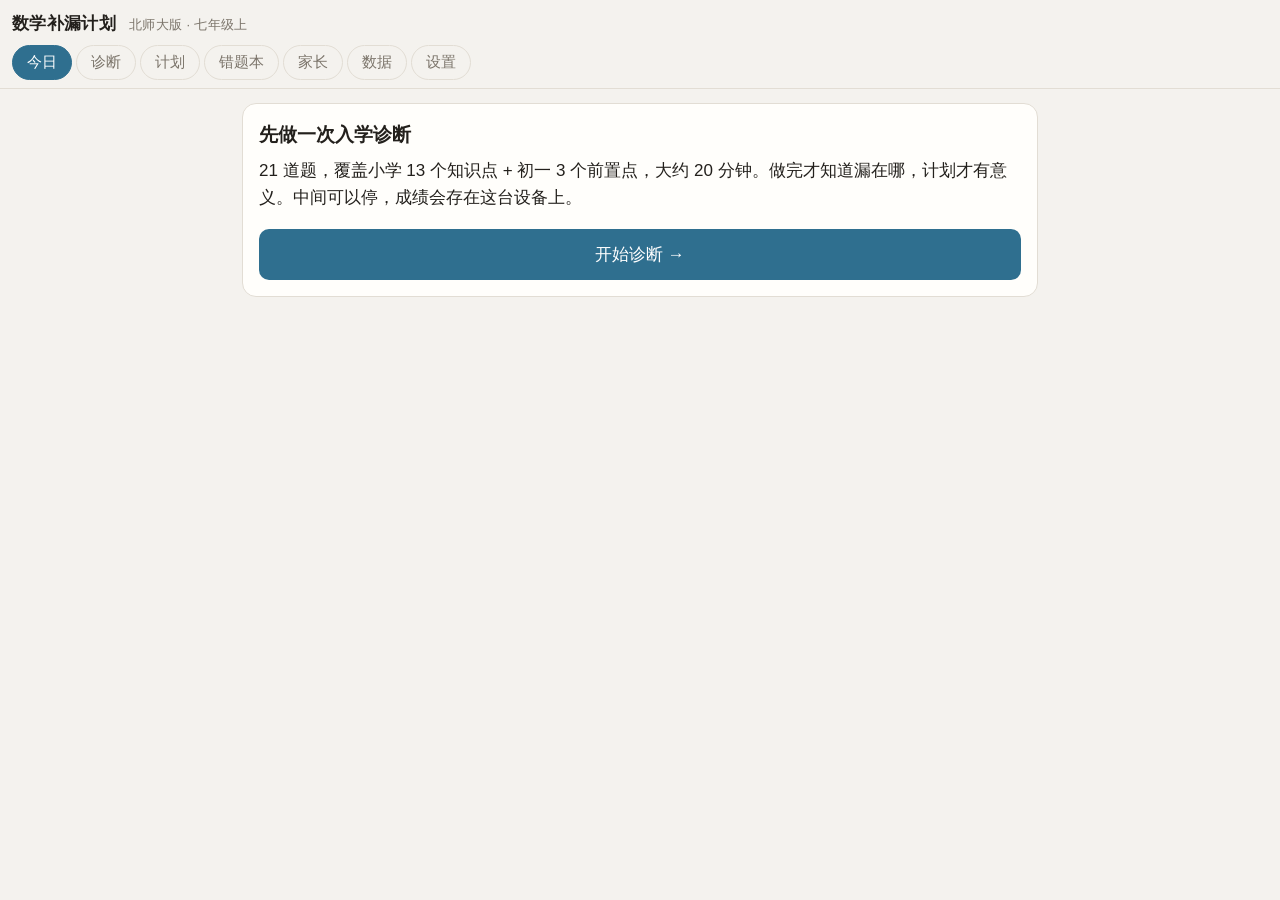
==== math/index.html @ 925904b3 "新增数学补漏计划 app（北师大版七上 + 小学基础诊断） 单文件自包含，进度存本地 localStorage，不联网。 28 个知识点参数化题库 + 12 周跟课表 + Leitner 错题本 + " ====
<!DOCTYPE html>
<html lang="zh-CN">
<head>
<meta charset="utf-8">
<meta name="viewport" content="width=device-width,initial-scale=1,viewport-fit=cover">
<meta name="apple-mobile-web-app-capable" content="yes">
<title>数学补漏计划 · 初一</title>
<style>
:root{
  --bg:#f4f2ee; --card:#fffefb; --ink:#23201c; --muted:#7b746a; --line:#e2ddd4;
  --accent:#2f6f8f; --accent-w:#e8f0f4; --good:#3d7a5a; --good-w:#e6f0ea;
  --warn:#9a7434; --warn-w:#f4eddd; --bad:#9c5050; --bad-w:#f3e5e3;
  --r:14px;
}
@media (prefers-color-scheme:dark){
:root{
  --bg:#191817; --card:#232120; --ink:#e9e5df; --muted:#9a938a; --line:#332f2d;
  --accent:#6ea8c4; --accent-w:#1e2b32; --good:#7bb394; --good-w:#1d2823;
  --warn:#c9a86a; --warn-w:#2c2620; --bad:#cf8f8f; --bad-w:#2e2222;
}}
*{box-sizing:border-box}
html,body{margin:0;padding:0}
body{background:var(--bg);color:var(--ink);
  font-family:-apple-system,BlinkMacSystemFont,"PingFang SC","Hiragino Sans GB","Microsoft YaHei","Helvetica Neue",Helvetica,Arial,sans-serif;
  font-size:17px;line-height:1.6;-webkit-text-size-adjust:100%}
header{position:sticky;top:0;z-index:9;background:var(--bg);border-bottom:1px solid var(--line);
  padding:10px 12px 0;padding-top:calc(10px + env(safe-area-inset-top))}
h1{font-size:17px;margin:0 0 8px;font-weight:600;letter-spacing:.02em}
h1 small{font-weight:400;color:var(--muted);font-size:13px;margin-left:8px}
nav{display:flex;gap:4px;overflow-x:auto;padding-bottom:8px;-webkit-overflow-scrolling:touch}
nav::-webkit-scrollbar{display:none}
.tab{flex:0 0 auto;background:none;border:1px solid var(--line);color:var(--muted);
  padding:7px 14px;border-radius:999px;font-size:15px;font-family:inherit;cursor:pointer}
.tab.on{background:var(--accent);border-color:var(--accent);color:#fff}
main{max-width:820px;margin:0 auto;padding:14px 12px calc(40px + env(safe-area-inset-bottom))}
.card{background:var(--card);border:1px solid var(--line);border-radius:var(--r);padding:16px;margin-bottom:12px}
.card.dim{color:var(--muted)}
.card.note{border-left:3px solid var(--accent)}
.card.fin{opacity:.62}
h2{font-size:19px;margin:0 0 6px;font-weight:600}
p{margin:6px 0}
.sub{color:var(--muted);font-size:14.5px;line-height:1.55;margin-top:4px}
.row{display:flex;justify-content:space-between;align-items:flex-start;gap:12px}
.prog{flex:0 0 auto;color:var(--muted);font-size:14px;font-variant-numeric:tabular-nums;padding-top:2px}
.btn{display:inline-block;margin-top:12px;background:var(--accent);color:#fff;border:none;
  border-radius:10px;padding:11px 20px;font-size:16px;font-family:inherit;cursor:pointer}
.btn:disabled{opacity:.4}
.btn.big{width:100%;padding:14px;font-size:17px}
.btn.ghost{background:none;color:var(--accent);border:1px solid var(--line)}
.btn.danger{color:var(--bad)}
.mini{background:none;border:1px solid var(--line);color:var(--muted);border-radius:7px;
  padding:3px 9px;font-size:13px;font-family:inherit;cursor:pointer}
.tag{display:inline-block;background:var(--accent-w);color:var(--accent);font-size:13px;
  padding:3px 10px;border-radius:6px;margin-bottom:10px}
.qhead{display:flex;justify-content:space-between;color:var(--muted);font-size:14px;margin-bottom:8px}
.cnt{font-variant-numeric:tabular-nums}
.pbar{height:3px;background:var(--line);border-radius:2px;overflow:hidden;margin-bottom:16px}
.pbar i{display:block;height:100%;background:var(--accent);transition:width .25s}
.qtext{font-size:22px;line-height:1.75;margin:10px 0 18px;font-weight:500}
.qtext sup{font-size:.62em;vertical-align:super}
input.ans{width:100%;font-size:24px;padding:12px 14px;border:1.5px solid var(--line);
  border-radius:10px;background:var(--bg);color:var(--ink);font-family:inherit;text-align:center}
.kb{display:grid;grid-template-columns:repeat(4,1fr);gap:8px;margin:12px 0}
.k{background:var(--card);border:1px solid var(--line);border-radius:10px;padding:15px 0;
  font-size:21px;font-family:inherit;color:var(--ink);cursor:pointer;-webkit-user-select:none;user-select:none}
.k:active{background:var(--accent-w)}
.k.fn{font-size:15px;color:var(--muted)}
.k.go{background:var(--accent);color:#fff;border-color:var(--accent);font-size:17px}
.opts{display:grid;gap:9px}
.opt{text-align:left;background:var(--card);border:1.5px solid var(--line);border-radius:10px;
  padding:14px 16px;font-size:19px;font-family:inherit;color:var(--ink);cursor:pointer}
.opt.sel{border-color:var(--accent)}
.fb{margin-top:14px}
.fb.ok{border-top:1px solid var(--good);padding-top:12px}
.fb.no{border-top:1px solid var(--bad);padding-top:12px}
.fbhead{font-weight:600;font-size:17px}
.fb.ok .fbhead{color:var(--good)}
.fb.no .fbhead{color:var(--bad)}
.right{margin-top:4px}
.sol{margin:10px 0 0;padding-left:22px;color:var(--muted);font-size:15.5px}
.sol li{margin:5px 0}
.done{text-align:center;padding:22px 0}
.done b{font-size:19px}
.tb{width:100%;border-collapse:collapse;margin-top:10px;font-size:15px}
.tb th{text-align:left;color:var(--muted);font-weight:500;font-size:13.5px;
  border-bottom:1px solid var(--line);padding:6px 8px 6px 0}
.tb td{padding:8px 8px 8px 0;border-bottom:1px solid var(--line);vertical-align:top}
.tb tr.now td{background:var(--accent-w)}
.st{color:var(--muted);font-size:12px;margin-left:6px}
.pill{display:inline-block;font-size:12.5px;padding:2px 9px;border-radius:5px;
  background:var(--line);color:var(--muted)}
.pill.g{background:var(--good-w);color:var(--good)}
.pill.w{background:var(--warn-w);color:var(--warn)}
.pill.b{background:var(--bad-w);color:var(--bad)}
ol.q{margin:8px 0 0;padding-left:22px}
ol.q li{margin:6px 0}
.wq{border-top:1px solid var(--line);padding:10px 0}
.wqq{font-size:16.5px}
.wqa{color:var(--muted);font-size:13.5px;margin-top:3px}
.kv{display:flex;justify-content:space-between;align-items:center;gap:12px;
  padding:9px 0;border-bottom:1px solid var(--line)}
.kv span{color:var(--muted);font-size:14.5px;flex:0 0 auto}
.kv input{flex:1 1 auto;max-width:200px;text-align:right;font-size:16px;padding:6px 10px;
  border:1px solid var(--line);border-radius:8px;background:var(--bg);color:var(--ink);font-family:inherit}
.pask{background:var(--accent-w);border-radius:10px;padding:12px 14px;margin-top:12px}
.pask b{color:var(--accent);font-size:14px}
details{margin-top:10px}
summary{color:var(--accent);font-size:15px;cursor:pointer}
.chart{display:flex;align-items:flex-end;gap:4px;height:130px;margin:14px 0 4px}
.bar{flex:1 1 0;display:flex;flex-direction:column;justify-content:flex-end;align-items:center;height:100%}
.bar i{display:block;width:100%;background:var(--accent);border-radius:3px 3px 0 0;min-height:0}
.bar span{font-size:9.5px;color:var(--muted);margin-top:4px;writing-mode:vertical-rl;letter-spacing:-.04em}
input.file{margin-top:8px;font-size:14px;color:var(--muted)}
.warnbar{background:var(--bad-w);color:var(--bad);padding:11px 14px;font-size:14.5px;line-height:1.5;
  border-bottom:1px solid var(--line)}
@media (min-width:700px){ .qtext{font-size:25px} .kb{max-width:420px} }
</style>
</head>
<body>
<header>
  <h1>数学补漏计划 <small>北师大版 · 七年级上</small></h1>
  <nav>
    <button class="tab on" data-t="today">今日</button>
    <button class="tab" data-t="diag">诊断</button>
    <button class="tab" data-t="plan">计划</button>
    <button class="tab" data-t="wrong">错题本</button>
    <button class="tab" data-t="parent">家长</button>
    <button class="tab" data-t="data">数据</button>
    <button class="tab" data-t="set">设置</button>
  </nav>
</header>
<main id="main"></main>
<script>
/* ============================================================
   题库引擎 —— 北师大版七年级上 + 小学基础补漏
   所有题目参数化随机生成，答案由构造保证精确
   ============================================================ */

const R = (a, b) => Math.floor(Math.random() * (b - a + 1)) + a;
const pick = a => a[R(0, a.length - 1)];
const shuf = a => { a = a.slice(); for (let i = a.length - 1; i > 0; i--) { const j = R(0, i);[a[i], a[j]] = [a[j], a[i]]; } return a; };
const gcd = (a, b) => { a = Math.abs(a); b = Math.abs(b); while (b) { const t = a % b; a = b; b = t; } return a || 1; };
function frac(n, d) { if (d < 0) { n = -n; d = -d; } const g = gcd(n, d); return { n: n / g, d: d / g }; }
function fstr(f) { return f.d === 1 ? '' + f.n : f.n + '/' + f.d; }
function divisors(n) { const r = []; for (let i = 1; i <= n; i++) if (n % i === 0) r.push(i); return r; }
/* 负数套括号 */
function P(x) { return x < 0 ? '(−' + (-x) + ')' : '' + x; }
/* 带符号连接，如 " − 3" / " + 5" */
function S(x) { return x < 0 ? ' − ' + (-x) : ' + ' + x; }
/* 形如 3x − 5 的一次式 */
function lin(cx, cc) {
  let s = '';
  if (cx === 0) s = '' + cc;
  else {
    s = (cx === 1 ? 'x' : cx === -1 ? '−x' : (cx < 0 ? '−' + (-cx) : '' + cx) + 'x');
    if (cc !== 0) s += S(cc);
  }
  return s;
}

/* ---------- 答案解析：支持 整数 / 小数 / 分数 a/b / 混数 2 1/3 ---------- */
function parseVal(s) {
  if (s === null || s === undefined) return null;
  s = ('' + s).trim().replace(/−/g, '-').replace(/／/g, '/').replace(/\s+/g, ' ');
  if (!s) return null;
  let m = s.match(/^(-?)(\d+) (\d+)\/(\d+)$/);
  if (m) { const d = +m[4]; if (!d) return null; const v = (+m[2]) * d + (+m[3]); return frac(m[1] === '-' ? -v : v, d); }
  m = s.match(/^(-?\d+)\/(-?\d+)$/);
  if (m) { if (+m[2] === 0) return null; return frac(+m[1], +m[2]); }
  m = s.match(/^-?(\d+\.?\d*|\.\d+)$/);
  if (m) { const dec = (s.split('.')[1] || '').length; const p = Math.pow(10, dec); return frac(Math.round(parseFloat(s) * p), p); }
  return null;
}
function eqVal(a, b) { const x = parseVal(a), y = parseVal(b); if (!x || !y) return false; return x.n === y.n && x.d === y.d; }

/* ============================================================
   TOPICS：每个知识点一个生成器
   stage  : 'P' 小学基础 / 'M' 七上新课
   pri    : 补漏优先级，越小越先补（影响初一的程度）
   ask    : 家长陪学时该问孩子什么
   ============================================================ */
const TOPICS = [

/* ---------------- 小学基础 ---------------- */
{
  k: 'calc-order', name: '四则混合运算顺序', stage: 'P', pri: 1,
  ask: '让他先用手指点一遍：这道题先算哪一步？说出顺序再动笔。',
  gen() {
    const t = R(1, 3);
    if (t === 1) {
      const a = R(2, 9), b = R(2, 9), c = R(11, 40), d = pick([2, 3, 4, 5, 6]), N = d * R(2, 9);
      const ans = c + a * b - N / d;
      return { q: `${c} + ${a} × ${b} − ${N} ÷ ${d} = ?`, ans: '' + ans, type: 'num',
        sol: [`先乘除后加减：${a}×${b}=${a * b}，${N}÷${d}=${N / d}`, `再从左到右算加减：${c}+${a * b}−${N / d} = ${ans}`] };
    }
    if (t === 2) {
      const a = R(3, 12), b = R(2, 9), c = R(2, 6), d = R(2, 9);
      const ans = (a + b) * c - d;
      return { q: `(${a} + ${b}) × ${c} − ${d} = ?`, ans: '' + ans, type: 'num',
        sol: [`有括号先算括号：${a}+${b}=${a + b}`, `${a + b}×${c}=${(a + b) * c}`, `再减：${(a + b) * c}−${d} = ${ans}`] };
    }
    const a = R(3, 12), b = R(2, 9), c = R(2, 9);
    return { q: `用简便方法计算：${a} × ${b} + ${a} × ${c} = ?`, ans: '' + a * (b + c), type: 'num',
      sol: [`两项都有 ${a}，提出来（乘法分配律）：${a}×(${b}+${c})`, `= ${a}×${b + c} = ${a * (b + c)}`] };
  }
},
{
  k: 'frac-add', name: '分数加减（通分）', stage: 'P', pri: 2,
  ask: '问他公分母是怎么找出来的，最后有没有约到最简。',
  gen() {
    const ds = [2, 3, 4, 5, 6, 8, 9, 10, 12];
    const d1 = pick(ds), d2 = pick(ds.filter(x => x !== d1));
    const n1 = R(1, d1 - 1), n2 = R(1, d2 - 1);
    const plus = Math.random() < 0.5;
    const L = d1 * d2 / gcd(d1, d2);
    const a = n1 * L / d1, b = n2 * L / d2;
    const f = frac(plus ? a + b : a - b, L);
    return { q: `计算（结果化成最简分数）：${n1}/${d1} ${plus ? '+' : '−'} ${n2}/${d2} = ?`, ans: fstr(f), type: 'frac',
      sol: [`公分母取 ${L}`, `${n1}/${d1} = ${a}/${L}，${n2}/${d2} = ${b}/${L}`,
            `${a}/${L} ${plus ? '+' : '−'} ${b}/${L} = ${plus ? a + b : a - b}/${L} = ${fstr(f)}`] };
  }
},
{
  k: 'frac-muldiv', name: '分数乘除', stage: 'P', pri: 2,
  ask: '除法那步他有没有翻成乘倒数？让他指出哪个数被翻过来了。',
  gen() {
    const a = R(1, 9), b = R(2, 10), c = R(1, 9), d = R(2, 10);
    const mul = Math.random() < 0.5;
    const f = mul ? frac(a * c, b * d) : frac(a * d, b * c);
    return { q: `计算（结果化成最简分数）：${a}/${b} ${mul ? '×' : '÷'} ${c}/${d} = ?`, ans: fstr(f), type: 'frac',
      sol: mul ? [`分子乘分子，分母乘分母：${a * c}/${b * d}`, `约简 = ${fstr(f)}`]
               : [`除以一个分数 = 乘它的倒数：${a}/${b} × ${d}/${c}`, `= ${a * d}/${b * c} = ${fstr(f)}`] };
  }
},
{
  k: 'decimal', name: '小数运算与分数互化', stage: 'P', pri: 3,
  ask: '小数点位数他是数出来的还是猜的？让他数一遍。',
  gen() {
    const t = R(1, 3);
    if (t === 1) {
      const x = R(11, 99) / 10, y = R(2, 9);
      const ans = Math.round(x * y * 10) / 10;
      return { q: `计算：${x} × ${y} = ?`, ans: '' + ans, type: 'num',
        sol: [`先当整数算：${x * 10} × ${y} = ${x * 10 * y}`, `原来一共 1 位小数，结果点上 1 位：${ans}`] };
    }
    if (t === 2) {
      const p = pick([[0.25, '1/4'], [0.75, '3/4'], [0.2, '1/5'], [0.6, '3/5'], [0.125, '1/8'], [0.35, '7/20'], [0.08, '2/25'], [0.45, '9/20']]);
      return { q: `把 ${p[0]} 化成最简分数 = ?`, ans: p[1], type: 'frac',
        sol: [`几位小数就以几个 0 的数作分母：${p[0]} 有 ${('' + p[0]).split('.')[1].length} 位小数，分母是 ${Math.pow(10, ('' + p[0]).split('.')[1].length)}`,
              `${('' + p[0]).split('.')[1]}/${Math.pow(10, ('' + p[0]).split('.')[1].length)} 约到最简 = ${p[1]}`] };
    }
    const q0 = R(2, 9), dv = R(11, 49) / 10;
    const dd = Math.round(dv * q0 * 10) / 10;
    return { q: `计算：${dd} ÷ ${dv} = ?`, ans: '' + q0, type: 'num',
      sol: [`除数变整数：两边同时乘 10 → ${dd * 10} ÷ ${dv * 10}`, `= ${q0}`] };
  }
},
{
  k: 'simple-eq', name: '简易方程（小学）', stage: 'P', pri: 2,
  ask: '让他把答案代回原式验算一遍，这个习惯比做对更重要。',
  gen() {
    const t = R(1, 3), x = R(2, 12);
    if (t === 1) { const m = R(2, 9), n = R(1, 20); return { q: `解方程：${m}x + ${n} = ${m * x + n}，x = ?`, ans: '' + x, type: 'num',
      sol: [`两边减 ${n}：${m}x = ${m * x}`, `两边除 ${m}：x = ${x}`] }; }
    if (t === 2) { const m = R(2, 9), n = R(1, 12); return { q: `解方程：${m}(x + ${n}) = ${m * (x + n)}，x = ?`, ans: '' + x, type: 'num',
      sol: [`两边除 ${m}：x + ${n} = ${x + n}`, `x = ${x}`] }; }
    const m = R(2, 9), n = R(1, 12), q0 = R(2, 9), x2 = m * q0 + n;
    return { q: `解方程：(x − ${n}) ÷ ${m} = ${q0}，x = ?`, ans: '' + x2, type: 'num',
      sol: [`两边乘 ${m}：x − ${n} = ${m * q0}`, `x = ${m * q0} + ${n} = ${x2}`] };
  }
},
{
  k: 'percent', name: '百分数与折扣', stage: 'P', pri: 4,
  ask: '问清楚「谁是 1」——百分数题错一半都是把基准搞错。',
  gen() {
    const t = R(1, 3);
    if (t === 1) { const p = R(5, 40) * 10, d = pick([5, 6, 7, 8, 9]);
      return { q: `一件商品原价 ${p} 元，打 ${d} 折出售，现价是多少元？`, ans: '' + p * d / 10, type: 'num',
        sol: [`打 ${d} 折 = 按原价的 ${d * 10}% 卖`, `${p} × ${d * 10}% = ${p * d / 10} 元`] }; }
    if (t === 2) { const a = R(2, 40) * 10, p = pick([10, 20, 25, 50]);
      return { q: `某数是 ${a}，增加 ${p}% 后是多少？`, ans: '' + a * (1 + p / 100), type: 'num',
        sol: [`增加后 = 原来的 ${100 + p}%`, `${a} × ${100 + p}% = ${a * (1 + p / 100)}`] }; }
    const b = R(2, 20) * 5, k = pick([2, 4, 5, 10]);
    return { q: `${b} 是 ${b * k} 的百分之几？（只填数字）`, ans: '' + 100 / k, type: 'num',
      sol: [`${b} ÷ ${b * k} = ${fstr(frac(1, k))}`, `化成百分数 = ${100 / k}%`] };
  }
},
{
  k: 'ratio', name: '比与比例', stage: 'P', pri: 4,
  ask: '让他写出「内项之积等于外项之积」，再动笔。',
  gen() {
    const t = R(1, 2);
    if (t === 1) { const a = R(2, 9), b = R(2, 9), k = R(2, 6);
      return { q: `解比例：${a} : ${b} = ${a * k} : x，x = ?`, ans: '' + b * k, type: 'num',
        sol: [`交叉相乘：${a}x = ${b} × ${a * k} = ${b * a * k}`, `x = ${b * k}`] }; }
    const tot = R(3, 12) * 7, r1 = R(2, 5), r2 = R(2, 5);
    const T = (r1 + r2) * R(3, 10);
    return { q: `把 ${T} 按 ${r1} : ${r2} 分成两份，较大的一份是多少？`, ans: '' + T / (r1 + r2) * Math.max(r1, r2), type: 'num',
      sol: [`一共 ${r1 + r2} 份，每份 ${T} ÷ ${r1 + r2} = ${T / (r1 + r2)}`, `较大的占 ${Math.max(r1, r2)} 份 = ${T / (r1 + r2) * Math.max(r1, r2)}`] };
  }
},
{
  k: 'unit', name: '单位换算', stage: 'P', pri: 5,
  ask: '问他是乘还是除——大单位换小单位一定变大。',
  gen() {
    const c = pick([
      () => { const a = R(2, 9) + R(1, 9) / 10; return [`${a} 千米 = ? 米`, '' + Math.round(a * 1000), `1 千米 = 1000 米，${a} × 1000 = ${Math.round(a * 1000)}`]; },
      () => { const a = R(2, 20); return [`${a} 平方米 = ? 平方分米`, '' + a * 100, `1 平方米 = 100 平方分米（面积单位进率是 100）`]; },
      () => { const a = R(2, 9); return [`${a} 立方米 = ? 升`, '' + a * 1000, `1 立方米 = 1000 升`]; },
      () => { const a = R(1, 11) * 5; return [`${a} 分钟 = ? 小时（用分数表示）`, fstr(frac(a, 60)), `${a} ÷ 60 = ${fstr(frac(a, 60))} 小时`]; },
      () => { const a = R(1, 9), b = R(1, 9) * 50; return [`${a} 吨 ${b} 千克 = ? 千克`, '' + (a * 1000 + b), `${a} 吨 = ${a * 1000} 千克，再加 ${b}`]; },
      () => { const a = R(2, 20); return [`${a} 平方分米 = ? 平方厘米`, '' + a * 100, `进率 100`]; }
    ])();
    return { q: c[0], ans: c[1], type: 'frac', sol: [c[2]] };
  }
},
{
  k: 'area', name: '平面图形面积', stage: 'P', pri: 5,
  ask: '让他先把公式写在旁边，再往里代数。',
  gen() {
    const t = R(1, 4);
    if (t === 1) { const a = R(4, 20), h = R(3, 16);
      return { q: `一个三角形的底是 ${a} cm，高是 ${h} cm，面积是多少平方厘米？`, ans: fstr(frac(a * h, 2)), type: 'frac',
        sol: [`三角形面积 = 底 × 高 ÷ 2`, `${a} × ${h} ÷ 2 = ${fstr(frac(a * h, 2))}`] }; }
    if (t === 2) { const a = R(3, 14), b = R(3, 14), h = R(2, 12);
      return { q: `梯形上底 ${a} cm，下底 ${b} cm，高 ${h} cm，面积是多少平方厘米？`, ans: fstr(frac((a + b) * h, 2)), type: 'frac',
        sol: [`梯形面积 = (上底 + 下底) × 高 ÷ 2`, `(${a}+${b}) × ${h} ÷ 2 = ${fstr(frac((a + b) * h, 2))}`] }; }
    if (t === 3) { const a = R(4, 20), h = R(3, 15);
      return { q: `平行四边形的底是 ${a} cm，高是 ${h} cm，面积是多少平方厘米？`, ans: '' + a * h, type: 'num',
        sol: [`平行四边形面积 = 底 × 高 = ${a * h}`] }; }
    const r = R(2, 10);
    return { q: `一个圆的半径是 ${r} cm，面积是多少平方厘米？（π 取 3.14）`, ans: '' + Math.round(3.14 * r * r * 100) / 100, type: 'num',
      sol: [`圆面积 = πr²`, `3.14 × ${r}² = 3.14 × ${r * r} = ${Math.round(3.14 * r * r * 100) / 100}`] };
  }
},
{
  k: 'volume', name: '立体图形体积与表面积', stage: 'P', pri: 6,
  ask: '让他说清算的是「装多少」还是「包多少」。',
  gen() {
    const t = R(1, 3);
    if (t === 1) { const a = R(2, 12), b = R(2, 12), c = R(2, 12);
      return { q: `长方体长 ${a} cm、宽 ${b} cm、高 ${c} cm，体积是多少立方厘米？`, ans: '' + a * b * c, type: 'num',
        sol: [`体积 = 长 × 宽 × 高 = ${a}×${b}×${c} = ${a * b * c}`] }; }
    if (t === 2) { const a = R(2, 12);
      return { q: `正方体的棱长是 ${a} cm，表面积是多少平方厘米？`, ans: '' + 6 * a * a, type: 'num',
        sol: [`6 个面都一样：6 × ${a}² = 6 × ${a * a} = ${6 * a * a}`] }; }
    const a = R(2, 10), b = R(2, 10), c = R(2, 10);
    return { q: `长方体长 ${a} cm、宽 ${b} cm、高 ${c} cm，表面积是多少平方厘米？`, ans: '' + 2 * (a * b + a * c + b * c), type: 'num',
      sol: [`表面积 = 2(长宽 + 长高 + 宽高)`, `= 2 × (${a * b}+${a * c}+${b * c}) = ${2 * (a * b + a * c + b * c)}`] };
  }
},
{
  k: 'word-speed', name: '行程问题', stage: 'P', pri: 3,
  ask: '让他画一条线段图标出两个人的位置，别直接套公式。',
  gen() {
    const t = R(1, 3);
    if (t === 1) { const va = R(3, 9), vb = R(3, 9), h = R(2, 6);
      return { q: `甲乙两地相距 ${(va + vb) * h} 千米。甲每小时走 ${va} 千米，乙每小时走 ${vb} 千米，两人同时从两地相向出发，几小时相遇？`, ans: '' + h, type: 'num',
        sol: [`两人每小时一共走近 ${va}+${vb} = ${va + vb} 千米`, `${(va + vb) * h} ÷ ${va + vb} = ${h} 小时`] }; }
    if (t === 2) { const v = R(4, 15), t2 = R(2, 8);
      return { q: `一辆车每小时行 ${v} 千米，行了 ${t2} 小时，一共行了多少千米？`, ans: '' + v * t2, type: 'num',
        sol: [`路程 = 速度 × 时间 = ${v} × ${t2} = ${v * t2}`] }; }
    const va = R(3, 8), t0 = pick([1, 2, 3]);
    const diff = pick(divisors(va * t0).filter(d => d >= 2 && d <= 8)) || 2;
    const vb = va + diff;
    return { q: `甲以每小时 ${va} 千米的速度先出发 ${t0} 小时，乙以每小时 ${vb} 千米的速度从同一地点追赶，乙几小时追上甲？`, ans: '' + (va * t0 / diff), type: 'num',
      sol: [`甲先走了 ${va * t0} 千米`, `乙每小时追近 ${vb}−${va} = ${diff} 千米`, `${va * t0} ÷ ${diff} = ${va * t0 / diff} 小时`] };
  }
},
{
  k: 'word-work', name: '工程问题', stage: 'P', pri: 4,
  ask: '问他「1」代表什么——是整件工作量。',
  gen() {
    const a = R(3, 12), b = R(3, 12);
    if (a === b) return this.gen();
    const f = frac(a * b, a + b);
    return { q: `一项工作，甲单独做 ${a} 天完成，乙单独做 ${b} 天完成。两人合作几天完成？（可填分数）`, ans: fstr(f), type: 'frac',
      sol: [`把整件工作看作 1，甲每天做 1/${a}，乙每天做 1/${b}`, `合作每天做 1/${a} + 1/${b} = ${fstr(frac(a + b, a * b))}`, `1 ÷ ${fstr(frac(a + b, a * b))} = ${fstr(f)} 天`] };
  }
},
{
  k: 'word-sumdiff', name: '和差倍问题', stage: 'P', pri: 3,
  ask: '让他指出「1 倍量」是谁，用它当未知数。',
  gen() {
    const small = R(5, 30), k = R(2, 4), m = R(1, 9);
    const big = k * small + m;
    return { q: `两个数的和是 ${small + big}，大数比小数的 ${k} 倍多 ${m}。小数是多少？`, ans: '' + small, type: 'num',
      sol: [`设小数为 x，大数是 ${k}x + ${m}`, `x + ${k}x + ${m} = ${small + big}`, `${k + 1}x = ${small + big - m}，x = ${small}`] };
  }
},

/* ---------------- 七上新课 ---------------- */
{
  k: 'numline', name: '相反数·倒数·绝对值·数轴', stage: 'M', pri: 1,
  ask: '相反数和倒数他会不会混？让他各举一个例子。',
  gen() {
    const t = R(1, 4);
    if (t === 1) { const a = R(2, 20) * pick([1, -1]);
      return { q: `${a} 的相反数是 ?`, ans: '' + (-a), type: 'num', sol: [`只改符号不改大小：${-a}`] }; }
    if (t === 2) { const n = R(1, 9), d = R(2, 11), s = pick([1, -1]);
      return { q: `${s < 0 ? '−' : ''}${n}/${d} 的倒数是 ?`, ans: fstr(frac(s * d, n)), type: 'frac',
        sol: [`分子分母对调，符号不变：${fstr(frac(s * d, n))}`] }; }
    if (t === 3) { const a = R(2, 30) * pick([1, -1]);
      return { q: `|${a < 0 ? '−' + (-a) : a}| = ?`, ans: '' + Math.abs(a), type: 'num', sol: [`绝对值是到原点的距离，永远非负：${Math.abs(a)}`] }; }
    const a = R(-9, 9), b = R(-9, 9);
    if (a === b) return this.gen();
    return { q: `数轴上表示 ${P(a)} 和 ${P(b)} 的两点，相距多少个单位长度？`, ans: '' + Math.abs(a - b), type: 'num',
      sol: [`距离 = |${a} − ${b}| = ${Math.abs(a - b)}`] };
  }
},
{
  k: 'rat-addsub', name: '有理数加减', stage: 'M', pri: 1,
  ask: '让他把每一个减号都改写成「加相反数」再算，这一步不能省。',
  gen() {
    const a = R(-15, 15) || 3, b = R(-15, 15) || -4, c = R(-12, 12) || 5;
    const ans = a + b - c;
    return { q: `计算：${P(a)} + ${P(b)} − ${P(c)} = ?`, ans: '' + ans, type: 'num',
      sol: [`减 ${P(c)} 就是加它的相反数 ${P(-c)}`, `${P(a)} + ${P(b)} + ${P(-c)}`, `= ${a + b} + ${P(-c)} = ${ans}`] };
  }
},
{
  k: 'rat-muldiv', name: '有理数乘除', stage: 'M', pri: 1,
  ask: '先定符号还是先算数？让他先数负号的个数。',
  gen() {
    const a = R(2, 9) * pick([1, -1]), c = R(2, 6) * pick([1, -1]), k = R(2, 5);
    const b = Math.abs(c) * k * pick([1, -1]);
    const ans = a * b / c;
    const negs = [a, b, c].filter(x => x < 0).length;
    return { q: `计算：${P(a)} × ${P(b)} ÷ ${P(c)} = ?`, ans: '' + ans, type: 'num',
      sol: [`先看符号：有 ${negs} 个负号，${negs % 2 === 0 ? '偶数个 → 结果为正' : '奇数个 → 结果为负'}`,
            `再算绝对值：${Math.abs(a)} × ${Math.abs(b)} ÷ ${Math.abs(c)} = ${Math.abs(ans)}`, `所以 = ${ans}`] };
  }
},
{
  k: 'abs-calc', name: '绝对值化简计算', stage: 'M', pri: 2,
  ask: '绝对值符号里的式子先算完再脱符号，问他有没有抢步。',
  gen() {
    const a = R(-15, -2), b = R(1, 9), c = R(1, 9), d = R(2, 15);
    const ans = Math.abs(a) + Math.abs(b - c) - d;
    return { q: `计算：|−${-a}| + |${b} − ${c}| − |−${d}| = ?`, ans: '' + ans, type: 'num',
      sol: [`先把每个绝对值里面算出来：|${b}−${c}| = |${b - c}| = ${Math.abs(b - c)}`,
            `${-a} + ${Math.abs(b - c)} − ${d} = ${ans}`] };
  }
},
{
  k: 'power', name: '有理数乘方（括号陷阱）', stage: 'M', pri: 1,
  ask: '这是初一最大的坑：让他读出来——是「负数的平方」还是「平方的相反数」。',
  gen() {
    const b = R(2, 6), form = R(1, 4);
    if (form === 1) return { q: `计算：(−${b})² = ?`, ans: '' + b * b, type: 'num',
      sol: [`底数是 −${b}，(−${b})² = (−${b})×(−${b}) = ${b * b}`, `负负得正`] };
    if (form === 2) return { q: `计算：−${b}² = ?`, ans: '' + (-b * b), type: 'num',
      sol: [`底数只是 ${b}，负号在外面`, `−${b}² = −(${b}×${b}) = ${-b * b}`] };
    if (form === 3) return { q: `计算：(−${b})³ = ?`, ans: '' + (-b * b * b), type: 'num',
      sol: [`三个负数相乘，奇数个负号 → 结果为负`, `= ${-b * b * b}`] };
    return { q: `计算：−(−${b})² = ?`, ans: '' + (-b * b), type: 'num',
      sol: [`先算 (−${b})² = ${b * b}`, `外面还有一个负号：${-b * b}`] };
  }
},
{
  k: 'rat-mixed', name: '有理数混合运算', stage: 'M', pri: 2,
  ask: '让他把整道题分成几「块」，先标出每块的结果再合并。',
  gen() {
    const t = R(1, 2);
    if (t === 1) {
      const a = R(2, 5), b = R(2, 4), d = R(1, 9);
      const ans = -a * a - b * b + d;
      return { q: `计算：−${a}² + (−${b})³ ÷ ${b} − (−${d}) = ?`, ans: '' + ans, type: 'num',
        sol: [`−${a}² = ${-a * a}（负号在外）`, `(−${b})³ = ${-b * b * b}，÷ ${b} = ${-b * b}`,
              `− (−${d}) = + ${d}`, `${-a * a} + ${P(-b * b)} + ${d} = ${ans}`] };
    }
    const a = R(2, 5), b = R(2, 9), c0 = R(2, 6), k = R(2, 5), c = c0 * k;
    const real = a * a * b + c / c0;
    return { q: `计算：(−${a})² × ${b} + ${c} ÷ ${c0} = ?`, ans: '' + real, type: 'num',
      sol: [`(−${a})² = ${a * a}`, `${a * a} × ${b} = ${a * a * b}`, `${c} ÷ ${c0} = ${c / c0}`, `合并 = ${real}`] };
  }
},
{
  k: 'sci', name: '科学记数法', stage: 'M', pri: 4,
  ask: '让他数整数位数，n 就是位数减 1。',
  gen() {
    const m = R(11, 99) / 10, k = R(4, 9);
    const val = Math.round(m * Math.pow(10, k));
    return { q: `把 ${val} 写成 a × 10ⁿ（1 ≤ a < 10）的形式，n = ?`, ans: '' + k, type: 'num',
      sol: [`${val} 一共 ${k + 1} 位数`, `n = 位数 − 1 = ${k}（此时 a = ${m}）`] };
  }
},
{
  k: 'monomial', name: '单项式的系数与次数', stage: 'M', pri: 3,
  ask: '系数带不带负号？次数要不要把所有字母的指数加起来？',
  gen() {
    const t = R(1, 3);
    if (t === 1) { const c = R(2, 9) * pick([1, -1]), e1 = R(1, 4), e2 = R(1, 3);
      return { q: `单项式 ${c < 0 ? '−' + (-c) : c}a${e1 > 1 ? '^' + e1 : ''}b${e2 > 1 ? '^' + e2 : ''} 的系数是 ?`, ans: '' + c, type: 'num',
        sol: [`系数就是前面的数字，包含符号：${c}`] }; }
    if (t === 2) { const e1 = R(1, 4), e2 = R(1, 3), e3 = R(1, 2);
      return { q: `单项式 −5x^${e1}y^${e2}z^${e3} 的次数是 ?`, ans: '' + (e1 + e2 + e3), type: 'num',
        sol: [`次数 = 所有字母指数之和 = ${e1} + ${e2} + ${e3} = ${e1 + e2 + e3}`] }; }
    const n = R(1, 5), d = R(2, 7);
    return { q: `单项式 −(${n}/${d})xy² 的系数是 ?（填分数）`, ans: fstr(frac(-n, d)), type: 'frac',
      sol: [`系数连符号一起看：${fstr(frac(-n, d))}`] };
  }
},
{
  k: 'like-terms', name: '合并同类项', stage: 'M', pri: 2,
  ask: '让他先用两种记号圈出两类项，再合并。字母部分完全一样才是同类项。',
  gen() {
    const a = R(2, 7), b = R(2, 7), c = R(2, 7), d = R(2, 7);
    const A = a + c, B = -(b + d);
    const tail = m => (m < 0 ? '− ' + (-m) : '+ ' + m) + 'xy²';
    const right = `${A}x²y ${tail(B)}`;
    const cand = [right, `${a - c}x²y ${tail(B)}`, `${A}x²y ${tail(-B)}`, `${A + B}x³y³`, `${a * c}x²y ${tail(B)}`];
    const opts = [];
    for (const o of cand) { if (opts.length < 4 && !opts.includes(o)) opts.push(o); }
    if (!opts.includes(right)) return null;
    return { q: `合并同类项：${a}x²y − ${b}xy² + ${c}x²y − ${d}xy² = ?`, type: 'choice', opts, ans: right,
      sol: [`x²y 一类：${a} + ${c} = ${A}`, `xy² 一类：−${b} − ${d} = ${B}`, `结果 ${right}（x²y 和 xy² 不是同类项，不能再合并）`] };
  }
},
{
  k: 'remove-paren', name: '去括号与化简', stage: 'M', pri: 2,
  ask: '括号前是负号时，里面每一项都要变号。让他逐项指一遍。',
  gen() {
    const m = R(2, 6); let n = R(2, 6); if (n === m) n = m === 6 ? 2 : m + 1;
    const a = R(1, 6), b = R(1, 6);
    const cx = m - n, cc = m * a + n * b;
    const right = lin(cx, cc);
    const cand = [right, lin(cx, m * a - n * b), lin(m + n, cc), lin(cx, a + b), lin(m - n, m * a + b), lin(n - m, cc)];
    const opts = [];
    for (const c of cand) { if (opts.length < 4 && !opts.includes(c)) opts.push(c); }
    if (!opts.includes(right)) return null;
    return { q: `化简：${m}(x + ${a}) − ${n}(x − ${b}) = ?`, type: 'choice', opts, ans: right,
      sol: [`第一个括号：${m}x + ${m * a}`, `第二个括号前是「−${n}」，里面两项都要变号：−${n}x + ${n * b}`,
            `合并：(${m}−${n})x + (${m * a}+${n * b}) = ${right}`] };
  }
},
{
  k: 'eval-expr', name: '整式化简求值', stage: 'M', pri: 3,
  ask: '代负数时有没有加括号？没加括号是最常见的失分点。',
  gen() {
    const x = pick([-3, -2, -1, 2, 3]), a = R(2, 4), b = R(1, 6), c = R(1, 9);
    const ans = a * x * x - b * x + c;
    return { q: `当 x = ${P(x)} 时，求 ${a}x² − ${b}x + ${c} 的值。`, ans: '' + ans, type: 'num',
      sol: [`代入时把 x 用括号包起来：${a}×${P(x)}² − ${b}×${P(x)} + ${c}`,
            `${P(x)}² = ${x * x}，所以 ${a}×${x * x} = ${a * x * x}`,
            `−${b}×${P(x)} = ${-b * x}`, `${a * x * x} ${S(-b * x)} ${S(c)} = ${ans}`] };
  }
},
{
  k: 'linear-eq', name: '解一元一次方程', stage: 'M', pri: 1,
  ask: '每写一步问他「这一步依据是什么」：移项要变号，两边同乘同除。',
  gen() {
    const t = R(1, 3);
    if (t === 1) { const x = R(-6, 9), m = R(2, 7), n = R(-9, 9);
      return { q: `解方程：${m}x${S(n)} = ${m * x + n}，x = ?`, ans: '' + x, type: 'num',
        sol: [`把常数移到右边（变号）：${m}x = ${m * x + n}${S(-n)} = ${m * x}`, `两边除以 ${m}：x = ${x}`] }; }
    if (t === 2) { const x = R(-5, 8), m = R(3, 8); let n = R(2, 7); if (n === m) n = m + 1;
      const a = R(-9, 9), b = (m - n) * x + a;
      return { q: `解方程：${m}x${S(a)} = ${n}x${S(b)}，x = ?`, ans: '' + x, type: 'num',
        sol: [`含 x 的移到左边，常数移到右边：${m}x − ${n}x = ${b}${S(-a)}`, `${m - n}x = ${b - a}`, `x = ${x}`] }; }
    const b1 = pick([2, 3, 4]); let d1 = pick([2, 3, 6]); if (d1 === b1) d1 = b1 + 1;
    const k1 = R(1, 5), k2 = R(1, 5), x = R(-4, 14);
    const a = b1 * k1 - x, c = x - d1 * k2, e = k1 - k2;
    return { q: `解方程：(x${S(a)})/${b1} − (x${S(c)})/${d1} = ${e}，x = ?`, ans: '' + x, type: 'num',
      sol: [`两边同乘分母的最小公倍数 ${b1 * d1 / gcd(b1, d1)}，去分母`,
            `注意：去分母后每个括号整体乘，别漏项`, `整理解得 x = ${x}`] };
  }
},
{
  k: 'eq-word', name: '一元一次方程应用', stage: 'M', pri: 3,
  ask: '让他先写「设……为 x」再列式，不许跳过设未知数这一步。',
  gen() {
    const t = R(1, 4);
    if (t === 1) { const x = R(3, 20), k = R(2, 5), m = R(2, 15);
      return { q: `一个数的 ${k} 倍加上 ${m} 等于 ${k * x + m}，这个数是多少？`, ans: '' + x, type: 'num',
        sol: [`设这个数为 x：${k}x + ${m} = ${k * x + m}`, `${k}x = ${k * x}，x = ${x}`] }; }
    if (t === 2) { const va = R(3, 8), t0 = pick([1, 2, 3]);
      const diff = pick(divisors(va * t0).filter(d => d >= 2 && d <= 8)) || 2;
      return { q: `甲每小时走 ${va} 千米，先走 ${t0} 小时后，乙以每小时 ${va + diff} 千米从同地出发追。设乙用 x 小时追上，乙几小时追上甲？`, ans: '' + (va * t0 / diff), type: 'num',
        sol: [`列方程：${va + diff}x = ${va}(x + ${t0})`, `${diff}x = ${va * t0}`, `x = ${va * t0 / diff}`] }; }
    if (t === 3) { const a = R(2, 20) * 10, p = pick([10, 20, 25, 50]);
      return { q: `一件商品进价 ${a} 元，售价 ${a * (1 + p / 100)} 元，利润率是多少？（只填数字，单位 %）`, ans: '' + p, type: 'num',
        sol: [`利润 = ${a * (1 + p / 100)} − ${a} = ${a * p / 100}`, `利润率 = 利润 ÷ 进价 = ${a * p / 100} ÷ ${a} = ${p}%`] }; }
    const x = R(2, 10), k = pick([2, 3]), S0 = R(8, 14);
    const F = k * (S0 + x) - x;
    return { q: `今年父亲 ${F} 岁，儿子 ${S0} 岁。几年后父亲的年龄是儿子的 ${k} 倍？`, ans: '' + x, type: 'num',
      sol: [`设 x 年后：${F} + x = ${k}(${S0} + x)`, `${F} + x = ${k * S0} + ${k}x`, `${k - 1}x = ${F - k * S0}，x = ${x}`] };
  }
},
{
  k: 'geom', name: '线段与角的计算', stage: 'M', pri: 4,
  ask: '让他画个草图，把已知数字标在图上再算。',
  gen() {
    const t = R(1, 5);
    if (t === 1) { const a = R(5, 30);
      return { q: `线段 AB = ${a} cm，M 是 AB 的中点，AM = ? cm（可填分数）`, ans: fstr(frac(a, 2)), type: 'frac',
        sol: [`中点把线段平分：${a} ÷ 2 = ${fstr(frac(a, 2))}`] }; }
    if (t === 2) { const a = R(20, 160);
      return { q: `一个角是 ${a}°，它的补角是多少度？`, ans: '' + (180 - a), type: 'num', sol: [`补角相加等于 180°：180 − ${a} = ${180 - a}`] }; }
    if (t === 3) { const a = R(10, 80);
      return { q: `一个角是 ${a}°，它的余角是多少度？`, ans: '' + (90 - a), type: 'num', sol: [`余角相加等于 90°：90 − ${a} = ${90 - a}`] }; }
    if (t === 4) { const a = R(10, 88) * 2;
      return { q: `∠AOB = ${a}°，OC 是 ∠AOB 的平分线，∠AOC = ? 度`, ans: '' + a / 2, type: 'num', sol: [`平分线把角分成两个相等的角：${a} ÷ 2 = ${a / 2}`] }; }
    const n = R(1, 5);
    return { q: `${n} 点整的时候，钟表上时针和分针的夹角是多少度？`, ans: '' + 30 * n, type: 'num',
      sol: [`表盘 12 大格，每格 30°`, `相差 ${n} 格 = ${30 * n}°`] };
  }
},
{
  k: 'stat', name: '平均数·中位数·众数', stage: 'M', pri: 5,
  ask: '中位数要先排序，问他排没排。',
  gen() {
    const t = R(1, 3);
    const n = 5;
    let arr = Array.from({ length: n }, () => R(60, 100));
    if (t === 1) {
      const sum = arr.reduce((a, b) => a + b, 0);
      arr[4] += (n - sum % n) % n;
      const s = arr.reduce((a, b) => a + b, 0);
      return { q: `一组数据：${arr.join('、')}。它们的平均数是 ?`, ans: fstr(frac(s, n)), type: 'frac',
        sol: [`求和：${s}`, `${s} ÷ ${n} = ${fstr(frac(s, n))}`] };
    }
    if (t === 2) {
      const sorted = arr.slice().sort((a, b) => a - b);
      return { q: `一组数据：${arr.join('、')}。它们的中位数是 ?`, ans: '' + sorted[2], type: 'num',
        sol: [`先从小到大排：${sorted.join('、')}`, `一共 5 个，中间第 3 个就是中位数：${sorted[2]}`] };
    }
    const v = R(70, 95);
    arr = shuf([v, v, v, R(60, 69), R(96, 100)]);
    return { q: `一组数据：${arr.join('、')}。它们的众数是 ?`, ans: '' + v, type: 'num',
      sol: [`出现次数最多的那个数：${v}（出现 3 次）`] };
  }
}
];

const TMAP = {}; TOPICS.forEach(t => TMAP[t.k] = t);

/* 生成一题，带重试防退化 */
function genQ(k) {
  const t = TMAP[k];
  for (let i = 0; i < 12; i++) {
    let o;
    try { o = t.gen(); } catch (e) { continue; }
    if (!o || o.skip) continue;
    o.topic = k; o.tname = t.name; o.ask = t.ask;
    o.qid = k + '_' + Math.random().toString(36).slice(2, 9);
    if (o.type === 'choice') o.opts = shuf(o.opts);
    return o;
  }
  return { topic: k, tname: t.name, ask: t.ask, qid: k + '_f', q: '（本题生成失败，跳过即可）', ans: '0', type: 'num', sol: ['—'] };
}
function genMany(k, n) { const r = []; const seen = new Set(); let guard = 0;
  while (r.length < n && guard++ < n * 20) { const q = genQ(k); if (seen.has(q.q)) continue; seen.add(q.q); r.push(q); }
  return r; }

/* ---------- 口算热身 ---------- */
function warmupQ(stage) {
  const kinds = ['int'];
  if (stage >= 2) kinds.push('frac');
  if (stage >= 2) kinds.push('neg');
  if (stage >= 3) kinds.push('negmul', 'pow');
  const kd = pick(kinds);
  if (kd === 'int') { const t = R(1, 3);
    if (t === 1) { const a = R(11, 89), b = R(11, 89); return { q: `${a} + ${b}`, ans: '' + (a + b) }; }
    if (t === 2) { const a = R(21, 99), b = R(11, 20); return { q: `${a} − ${b}`, ans: '' + (a - b) }; }
    const a = R(3, 12), b = R(3, 12); return { q: `${a} × ${b}`, ans: '' + a * b }; }
  if (kd === 'frac') { const d = pick([2, 3, 4, 5, 6, 8]), n1 = R(1, d - 1), d2 = pick([2, 3, 4, 6, 8]), n2 = R(1, d2 - 1);
    const L = d * d2 / gcd(d, d2); const f = frac(n1 * L / d + n2 * L / d2, L);
    return { q: `${n1}/${d} + ${n2}/${d2}`, ans: fstr(f) }; }
  if (kd === 'neg') { const a = R(-19, 19) || 4, b = R(-19, 19) || -5;
    return { q: `${P(a)} + ${P(b)}`, ans: '' + (a + b) }; }
  if (kd === 'negmul') { const a = R(2, 12) * pick([1, -1]), b = R(2, 9) * pick([1, -1]);
    return { q: `${P(a)} × ${P(b)}`, ans: '' + a * b }; }
  const b = R(2, 6), f = R(1, 3);
  if (f === 1) return { q: `(−${b})²`, ans: '' + b * b };
  if (f === 2) return { q: `−${b}²`, ans: '' + (-b * b) };
  return { q: `(−${b})³`, ans: '' + (-b * b * b) };
}

/* ============================================================
   计划引擎 + 交互
   ============================================================ */
const KEY = 'mathplan_v1';
const BOX_GAP = [1, 2, 4, 7, 15, 30];

/* 小学基础补漏优先队列的候选 */
const P_TOPICS = TOPICS.filter(t => t.stage === 'P').map(t => t.k);
const M_TOPICS = TOPICS.filter(t => t.stage === 'M').map(t => t.k);

/* 开学后 12 周跟课表（以学校实际进度为准，可在计划页调整） */
const TRACK = [
  { w: 1, ch: '第一章 丰富的图形世界 · 第二章 有理数（数轴、相反数、绝对值）', ks: ['numline'] },
  { w: 2, ch: '第二章 有理数的加法与减法', ks: ['rat-addsub'] },
  { w: 3, ch: '第二章 有理数的乘法、除法与乘方', ks: ['rat-muldiv', 'power'] },
  { w: 4, ch: '第二章 有理数混合运算 · 科学记数法', ks: ['rat-mixed', 'abs-calc', 'sci'] },
  { w: 5, ch: '第三章 整式（单项式、多项式、同类项）', ks: ['monomial', 'like-terms'] },
  { w: 6, ch: '第三章 整式加减 · 去括号 · 化简求值', ks: ['remove-paren', 'eval-expr'] },
  { w: 7, ch: '期中复习（有理数 + 整式）', ks: ['rat-mixed', 'power', 'remove-paren', 'eval-expr'] },
  { w: 8, ch: '第五章 一元一次方程（移项、合并同类项）', ks: ['linear-eq'] },
  { w: 9, ch: '第五章 去括号、去分母解方程', ks: ['linear-eq'] },
  { w: 10, ch: '第五章 一元一次方程的应用', ks: ['eq-word'] },
  { w: 11, ch: '第四章 基本平面图形（线段、角）', ks: ['geom'] },
  { w: 12, ch: '第六章 数据的收集与整理 · 期末总复习', ks: ['stat', 'linear-eq', 'rat-mixed'] }
];

/* ---------- 日期工具（全部本地时区） ---------- */
const pad = n => (n < 10 ? '0' : '') + n;
function ds(d) { return d.getFullYear() + '-' + pad(d.getMonth() + 1) + '-' + pad(d.getDate()); }
function today() { return ds(new Date()); }
function parseD(s) { const p = s.split('-'); return new Date(+p[0], +p[1] - 1, +p[2]); }
function addDays(s, n) { const d = parseD(s); d.setDate(d.getDate() + n); return ds(d); }
function dayDiff(a, b) { return Math.round((parseD(b) - parseD(a)) / 86400000); }
function cnDate(s) { const d = parseD(s); return (d.getMonth() + 1) + '月' + d.getDate() + '日 周' + '日一二三四五六'[d.getDay()]; }

/* ---------- 存档 ---------- */
let DB = null;
function fresh() {
  return {
    ver: 1,
    profile: { name: '', kickoff: '2026-08-29', schoolStart: '2026-09-01', dailyMin: 25 },
    diag: { done: false, date: '', scores: {} },
    queue: [],
    mastery: {},
    wrong: [],
    logs: {},
    trackOverride: {}
  };
}
function load() {
  try { const s = localStorage.getItem(KEY); DB = s ? JSON.parse(s) : fresh(); }
  catch (e) { DB = fresh(); }
  if (!DB.ver) DB = fresh();
  ['diag', 'mastery', 'logs', 'trackOverride'].forEach(k => { if (!DB[k]) DB[k] = {}; });
  if (!DB.wrong) DB.wrong = [];
  if (!DB.queue) DB.queue = [];
  if (!DB.profile) DB.profile = fresh().profile;
  save();
}
/* 存不进去时降级到内存，并在页面顶部挂一条常驻警告，避免白做一晚上 */
let STORE_OK = true;
function save() {
  try {
    localStorage.setItem(KEY, JSON.stringify(DB));
    if (!STORE_OK) { STORE_OK = true; const w = document.getElementById('warnbar'); if (w) w.remove(); }
  } catch (e) {
    STORE_OK = false;
    if (!document.getElementById('warnbar')) {
      const b = document.createElement('div');
      b.id = 'warnbar'; b.className = 'warnbar';
      b.innerHTML = '这个浏览器存不住进度（隐私模式或本地文件限制）。今天做的题只在当前页面里，<b>关掉就没了</b>——练完先去「设置 → 导出进度文件」。';
      document.body.insertBefore(b, document.body.firstChild);
    }
  }
}

/* ---------- 掌握度 ---------- */
function mst(k) { const m = DB.mastery[k]; if (!m || !m.total) return null; return m.right / m.total; }
function mstN(k) { const m = DB.mastery[k]; return m ? m.total : 0; }
function bump(k, ok) {
  const m = DB.mastery[k] || (DB.mastery[k] = { right: 0, total: 0, r20: [] });
  if (!m.r20) m.r20 = [];
  m.total++; if (ok) m.right++;
  m.r20.push(ok ? 1 : 0); if (m.r20.length > 20) m.r20.shift();
}
/* 近 20 题正确率，用于判断是否出队 */
function recent(k) { const m = DB.mastery[k]; if (!m || !m.r20 || m.r20.length < 8) return null; return m.r20.reduce((a, b) => a + b, 0) / m.r20.length; }

/* ---------- 补漏队列 ---------- */
function buildQueue() {
  const rows = P_TOPICS.map(k => {
    const s = DB.diag.scores[k];
    const rate = s && s.total ? s.right / s.total : 0.5;
    return { k, rate, pri: TMAP[k].pri };
  });
  rows.sort((a, b) => (a.rate - b.rate) || (a.pri - b.pri));
  DB.queue = rows.filter(r => r.rate < 0.85).map(r => r.k);
  if (!DB.queue.length) DB.queue = rows.slice(0, 3).map(r => r.k);
}
function refreshQueue() {
  /* 近 20 题正确率 ≥ 0.85 且累计 ≥ 20 题 → 出队（毕业） */
  DB.queue = DB.queue.filter(k => !(mstN(k) >= 20 && (recent(k) || 0) >= 0.85));
  if (!DB.queue.length) {
    const left = P_TOPICS.map(k => ({ k, r: mst(k) === null ? 0.5 : mst(k), p: TMAP[k].pri }))
      .sort((a, b) => (a.r - b.r) || (a.p - b.p));
    DB.queue = left.slice(0, 2).map(x => x.k);
  }
}

/* ---------- 当前处于第几周 ---------- */
function weekInfo() {
  const t = today(), ks = DB.profile.kickoff, ss = DB.profile.schoolStart;
  if (dayDiff(t, ks) > 0) return { phase: 'pre', label: '还没到启动日（' + cnDate(ks) + '）', w: 0 };
  if (dayDiff(t, ss) > 0) return { phase: 'kick', label: '开学前破冰第 ' + (dayDiff(ks, t) + 1) + ' 天', w: 0 };
  const w = Math.floor(dayDiff(ss, t) / 7) + 1;
  const lab = w <= 12 ? '开学第 ' + w + ' 周' : '开学第 ' + w + ' 周（12 周跟课表已走完，现在按第 12 周的复习内容循环）';
  return { phase: 'term', label: lab, w: Math.min(w, 12) };
}
function trackOf(w) {
  if (DB.trackOverride[w]) { const o = DB.trackOverride[w]; return { w, ch: o.ch, ks: o.ks }; }
  return TRACK[Math.min(Math.max(w, 1), 12) - 1];
}

/* ---------- 今日任务 ---------- */
function dueWrongs() { const t = today(); return DB.wrong.filter(w => w.due <= t); }

function buildToday() {
  const t = today();
  if (DB.logs[t] && DB.logs[t].qs) return DB.logs[t];
  const wi = weekInfo();
  const min = DB.profile.dailyMin;
  const scale = min <= 15 ? 0.6 : min >= 40 ? 1.4 : 1;
  const nWarm = Math.round(10 * scale), nFocus = Math.round(6 * scale), nTrack = Math.round(6 * scale);

  refreshQueue();
  const focusK = DB.queue[0] || P_TOPICS[0];
  const focus2 = DB.queue[1];

  /* 破冰期：还没开学，跟课部分改成有理数预习 */
  let trackKs, trackCh;
  if (wi.phase === 'term') { const tr = trackOf(wi.w); trackKs = tr.ks; trackCh = tr.ch; }
  else { trackKs = ['numline', 'rat-addsub']; trackCh = '开学预习：数轴、相反数、绝对值、有理数加减'; }

  const warm = []; for (let i = 0; i < nWarm; i++) warm.push(warmupQ(wi.phase === 'term' ? (wi.w >= 3 ? 3 : 2) : 2));

  const fq = [];
  const half = focus2 ? Math.ceil(nFocus / 2) : nFocus;
  genMany(focusK, half).forEach(q => fq.push(q));
  if (focus2) genMany(focus2, nFocus - half).forEach(q => fq.push(q));

  const tq = [];
  for (let i = 0; i < nTrack; i++) tq.push(genQ(trackKs[i % trackKs.length]));

  const rv = dueWrongs().slice(0, Math.round(6 * scale));

  const log = {
    date: t, week: wi.w, phase: wi.phase, trackCh, focusK, focus2,
    qs: { warm, focus: fq, track: tq, review: rv },
    res: { warm: [], focus: [], track: [], review: [] },
    wrongToday: [], startedAt: Date.now(), done: false
  };
  DB.logs[t] = log; save();
  return log;
}

/* ---------- 判定与记账 ---------- */
function judge(q, input) {
  if (q.type === 'choice') return input === q.ans;
  return eqVal(input, q.ans);
}
function recordAnswer(part, q, input, ok) {
  const log = DB.logs[today()];
  log.res[part].push({ qid: q.qid, ok, input });
  if (part === 'warm') { save(); return; }

  bump(q.topic, ok);

  if (part === 'review') {
    const w = DB.wrong.find(x => x.qid === q.qid);
    if (w) {
      w.times = (w.times || 0) + 1;
      if (ok) {
        w.box = Math.min((w.box || 0) + 1, BOX_GAP.length - 1);
        w.due = addDays(today(), BOX_GAP[w.box]);
        if (w.box >= 3) { DB.wrong = DB.wrong.filter(x => x.qid !== w.qid); }
      } else { w.box = 0; w.due = addDays(today(), 1); }
    }
  } else if (!ok) {
    const rec = {
      qid: q.qid, topic: q.topic, tname: q.tname, ask: q.ask, q: q.q, ans: q.ans,
      type: q.type, opts: q.opts || null, sol: q.sol, box: 0,
      due: addDays(today(), 1), addedAt: today(), times: 0
    };
    DB.wrong.push(rec);
    log.wrongToday.push(rec);
  }
  save();
}

/* ---------- 诊断 ---------- */
function buildDiag() {
  const list = [];
  P_TOPICS.forEach(k => list.push(genQ(k)));
  ['calc-order', 'frac-add', 'frac-muldiv', 'simple-eq', 'word-speed'].forEach(k => list.push(genQ(k)));
  ['numline', 'rat-addsub', 'power'].forEach(k => list.push(genQ(k)));
  return list;
}
function finishDiag(qs, res) {
  const sc = {};
  qs.forEach((q, i) => {
    const s = sc[q.topic] || (sc[q.topic] = { right: 0, total: 0 });
    s.total++; if (res[i]) s.right++;
  });
  DB.diag = { done: true, date: today(), scores: sc };
  Object.keys(sc).forEach(k => { const m = DB.mastery[k] || (DB.mastery[k] = { right: 0, total: 0, r20: [] });
    m.total += sc[k].total; m.right += sc[k].right; });
  buildQueue();
  /* 诊断错题直接进错题本 */
  qs.forEach((q, i) => { if (!res[i]) DB.wrong.push({
    qid: q.qid, topic: q.topic, tname: q.tname, ask: q.ask, q: q.q, ans: q.ans,
    type: q.type, opts: q.opts || null, sol: q.sol, box: 0, due: addDays(today(), 1), addedAt: today(), times: 0 }); });
  delete DB.logs[today()];
  save();
}

/* ============================================================
   UI
   ============================================================ */
const $ = s => document.querySelector(s);
const el = (tag, cls, html) => { const e = document.createElement(tag); if (cls) e.className = cls; if (html !== undefined) e.innerHTML = html; return e; };
function sup(s) { return ('' + s).replace(/\^(-?\d+)/g, '<sup>$1</sup>'); }
function esc(s) { return ('' + s).replace(/&/g, '&amp;').replace(/</g, '&lt;'); }

let TAB = 'today';
function go(tab) { TAB = tab; render(); window.scrollTo(0, 0); }

function render() {
  document.querySelectorAll('.tab').forEach(b => b.classList.toggle('on', b.dataset.t === TAB));
  const m = $('#main'); m.innerHTML = '';
  if (TAB === 'today') viewToday(m);
  else if (TAB === 'diag') viewDiag(m);
  else if (TAB === 'plan') viewPlan(m);
  else if (TAB === 'wrong') viewWrong(m);
  else if (TAB === 'parent') viewParent(m);
  else if (TAB === 'data') viewData(m);
  else if (TAB === 'set') viewSet(m);
}

/* ---------- 通用：做题器 ---------- */
function runner(host, qs, opt) {
  /* opt: {title, onDone(res), onEach(q,ok,input,i), showSol} */
  let i = 0; const res = [];
  const box = el('div', 'card');
  host.appendChild(box);
  const bar = el('div', 'pbar'); const fill = el('i'); bar.appendChild(fill);
  const head = el('div', 'qhead');
  box.appendChild(head); box.appendChild(bar);
  const body = el('div'); box.appendChild(body);

  function step() {
    if (i >= qs.length) { box.innerHTML = ''; box.appendChild(el('div', 'done', '<b>这一组做完了</b><div class="sub">正确 ' + res.filter(Boolean).length + ' / ' + qs.length + '</div>')); if (opt.onDone) opt.onDone(res); return; }
    const q = qs[i];
    head.innerHTML = '<span>' + opt.title + '</span><span class="cnt">' + (i + 1) + ' / ' + qs.length + '</span>';
    fill.style.width = (i / qs.length * 100) + '%';
    body.innerHTML = '';
    if (q.tname) body.appendChild(el('div', 'tag', q.tname));
    body.appendChild(el('div', 'qtext', sup(esc(q.q))));

    let cur = '';
    const fb = el('div', 'fb');

    function submit(val) {
      const ok = judge(q, val);
      res[i] = ok;
      if (opt.onEach) opt.onEach(q, ok, val, i);
      fb.className = 'fb ' + (ok ? 'ok' : 'no');
      let h = '<div class="fbhead">' + (ok ? '✓ 对了' : '✗ 不对') + '</div>';
      if (!ok) h += '<div class="right">正确答案：<b>' + sup(esc(q.ans)) + '</b></div>';
      if (opt.showSol !== false && q.sol) h += '<ol class="sol">' + q.sol.map(s => '<li>' + sup(esc(s)) + '</li>').join('') + '</ol>';
      h += '<button class="btn next">下一题 →</button>';
      fb.innerHTML = h;
      fb.querySelector('.next').onclick = () => { i++; step(); };
      body.querySelectorAll('button,input').forEach(b => b.disabled = true);
      fb.querySelector('.next').disabled = false;
      fb.scrollIntoView({ block: 'nearest' });
    }

    if (q.type === 'choice') {
      const wrap = el('div', 'opts');
      q.opts.forEach(o => { const b = el('button', 'opt', sup(esc(o))); b.onclick = () => { wrap.querySelectorAll('.opt').forEach(x => x.classList.remove('sel')); b.classList.add('sel'); submit(o); }; wrap.appendChild(b); });
      body.appendChild(wrap);
    } else {
      const inp = el('input', 'ans'); inp.setAttribute('inputmode', 'none'); inp.readOnly = true;
      inp.placeholder = '答案（分数写成 3/4）';
      body.appendChild(inp);
      const kb = el('div', 'kb');
      const keys = ['7', '8', '9', '/', '4', '5', '6', '-', '1', '2', '3', '.', '0', '⌫', '清空', '确定'];
      keys.forEach(k => {
        const b = el('button', 'k' + (k === '确定' ? ' go' : (k === '⌫' || k === '清空' ? ' fn' : '')), k);
        b.onclick = () => {
          if (k === '⌫') cur = cur.slice(0, -1);
          else if (k === '清空') cur = '';
          else if (k === '确定') { if (!cur.trim()) return; submit(cur); return; }
          else cur += k;
          inp.value = cur;
        };
        kb.appendChild(b);
      });
      body.appendChild(kb);
      const skip = el('button', 'btn ghost', '不会，看解析');
      skip.onclick = () => submit('###');
      body.appendChild(skip);
    }
    body.appendChild(fb);
  }
  step();
}

/* ---------- 今日 ---------- */
function viewToday(m) {
  if (!DB.diag.done) {
    m.appendChild(el('div', 'card hero', '<h2>先做一次入学诊断</h2><p>21 道题，覆盖小学 13 个知识点 + 初一 3 个前置点，大约 20 分钟。做完才知道漏在哪，计划才有意义。中间可以停，成绩会存在这台设备上。</p><button class="btn big" onclick="go(\'diag\')">开始诊断 →</button>'));
    return;
  }
  const wi = weekInfo();
  const log = buildToday();
  const parts = [
    { k: 'warm', name: '① 口算热身', sub: '限时不限对，练手速', qs: log.qs.warm },
    { k: 'focus', name: '② 补漏主攻', sub: TMAP[log.focusK].name + (log.focus2 ? ' + ' + TMAP[log.focus2].name : ''), qs: log.qs.focus },
    { k: 'track', name: '③ 跟课练习', sub: log.trackCh, qs: log.qs.track },
    { k: 'review', name: '④ 错题重做', sub: log.qs.review.length ? '到期错题 ' + log.qs.review.length + ' 道' : '今天没有到期错题', qs: log.qs.review }
  ];
  const hdr = el('div', 'card');
  hdr.innerHTML = '<div class="row"><div><h2>' + cnDate(today()) + '</h2><div class="sub">' + wi.label + ' · 本周跟课：' + esc(log.trackCh) + '</div></div></div>';
  m.appendChild(hdr);

  parts.forEach(p => {
    const doneN = log.res[p.k].length, totN = p.qs.length;
    const c = el('div', 'card task' + (totN === 0 ? ' dim' : (doneN >= totN ? ' fin' : '')));
    const rightN = log.res[p.k].filter(r => r.ok).length;
    c.innerHTML = '<div class="row"><div><b>' + p.name + '</b><div class="sub">' + esc(p.sub) + '</div></div>'
      + '<div class="prog">' + (totN === 0 ? '—' : doneN + '/' + totN + (doneN >= totN ? ' ✓ 对 ' + rightN : '')) + '</div></div>';
    if (totN > 0 && doneN < totN) {
      const b = el('button', 'btn', doneN ? '继续做' : '开始');
      b.onclick = () => {
        m.innerHTML = '';
        const back = el('button', 'btn ghost', '← 回今日'); back.onclick = () => go('today'); m.appendChild(back);
        runner(m, p.qs.slice(doneN), {
          title: p.name,
          onEach: (q, ok, val) => recordAnswer(p.k, q, val, ok),
          onDone: () => { const b2 = el('button', 'btn big', '回到今日任务'); b2.onclick = () => go('today'); m.appendChild(b2); }
        });
      };
      c.appendChild(b);
    }
    m.appendChild(c);
  });

  if (log.wrongToday.length) {
    const c = el('div', 'card note');
    c.innerHTML = '<b>今天错了 ' + log.wrongToday.length + ' 道</b><div class="sub">去「家长」页拿今晚讲哪 2 道</div>';
    const b = el('button', 'btn', '看家长清单'); b.onclick = () => go('parent'); c.appendChild(b);
    m.appendChild(c);
  }
}

/* ---------- 诊断 ---------- */
let DIAGQS = null, DIAGRES = null;
function viewDiag(m) {
  if (DB.diag.done && !DIAGQS) {
    const c = el('div', 'card');
    let h = '<h2>诊断结果 · ' + DB.diag.date + '</h2><table class="tb"><tr><th>知识点</th><th>正确</th><th>判断</th></tr>';
    const rows = Object.keys(DB.diag.scores).map(k => { const s = DB.diag.scores[k]; return { k, r: s.right / s.total, s }; }).sort((a, b) => a.r - b.r);
    rows.forEach(r => {
      const lv = r.r >= 0.85 ? ['稳', 'g'] : r.r >= 0.5 ? ['夹生', 'w'] : ['要补', 'b'];
      h += '<tr><td>' + TMAP[r.k].name + '<span class="st">' + (TMAP[r.k].stage === 'P' ? '小学' : '七上') + '</span></td><td>' + r.s.right + '/' + r.s.total + '</td><td><span class="pill ' + lv[1] + '">' + lv[0] + '</span></td></tr>';
    });
    h += '</table>';
    c.innerHTML = h;
    m.appendChild(c);
    const c2 = el('div', 'card');
    c2.innerHTML = '<b>当前补漏队列</b><div class="sub">按「影响初一的程度 × 掌握度」排序，做到近 20 题正确率 85% 自动毕业出队</div><ol class="q">'
      + DB.queue.map(k => '<li>' + TMAP[k].name + '</li>').join('') + '</ol>';
    m.appendChild(c2);
    const b = el('button', 'btn ghost', '重做诊断（会清空队列，保留错题本）');
    b.onclick = () => { if (confirm('重做诊断？')) { DIAGQS = buildDiag(); DIAGRES = []; render(); } };
    m.appendChild(b);
    return;
  }
  if (!DIAGQS) { DIAGQS = buildDiag(); DIAGRES = []; }
  runner(m, DIAGQS, {
    title: '入学诊断', showSol: true,
    onEach: (q, ok, v, i) => { DIAGRES[i] = ok; },
    onDone: res => {
      finishDiag(DIAGQS, res); DIAGQS = null;
      const b = el('button', 'btn big', '看结果和计划'); b.onclick = () => { go('diag'); }; m.appendChild(b);
    }
  });
}

/* ---------- 计划 ---------- */
function viewPlan(m) {
  const wi = weekInfo();
  const c = el('div', 'card');
  c.innerHTML = '<h2>学习计划</h2><div class="sub">' + wi.label + '。启动日 ' + DB.profile.kickoff + '，开学 ' + DB.profile.schoolStart
    + '。每天三段：口算热身 → 补漏主攻 → 跟课练习，再加到期错题重做。</div>';
  m.appendChild(c);

  const k = el('div', 'card');
  k.innerHTML = '<b>8/29 – 8/31 破冰三天</b><ol class="q">'
    + '<li>第 1 天：做完入学诊断（21 题），当晚家长陪着过 2 道错题</li>'
    + '<li>第 2 天：主攻诊断里最差的那个小学知识点 + 预习数轴/相反数/绝对值</li>'
    + '<li>第 3 天：昨天错题重做 + 预习有理数加减，把「减号改写成加相反数」练成肌肉记忆</li>'
    + '</ol><div class="sub">目的不是学完，是开学第一节课能听懂，先把「我能听懂」这个感觉拿回来。</div>';
  m.appendChild(k);

  const t = el('div', 'card');
  let h = '<b>开学后 12 周跟课表</b><div class="sub">以学校实际进度为准，进度不一样就点「改」。</div><table class="tb"><tr><th>周</th><th>跟课内容</th><th></th></tr>';
  for (let w = 1; w <= 12; w++) {
    const tr = trackOf(w);
    h += '<tr' + (w === wi.w && wi.phase === 'term' ? ' class="now"' : '') + '><td>W' + w + '</td><td>' + esc(tr.ch) + '</td><td><button class="mini" data-w="' + w + '">改</button></td></tr>';
  }
  h += '</table>';
  t.innerHTML = h;
  t.querySelectorAll('.mini').forEach(b => b.onclick = () => {
    const w = +b.dataset.w, tr = trackOf(w);
    const ch = prompt('第 ' + w + ' 周学校在讲什么？（只改显示文字）', tr.ch);
    if (ch === null) return;
    const opts = M_TOPICS.map((x, i) => (i + 1) + '=' + TMAP[x].name).join('  ');
    const pickStr = prompt('这周练哪些知识点？填编号，逗号分隔\n' + opts, tr.ks.map(x => M_TOPICS.indexOf(x) + 1).join(','));
    if (pickStr === null) return;
    const ks = pickStr.split(/[,，\s]+/).map(x => M_TOPICS[+x - 1]).filter(Boolean);
    DB.trackOverride[w] = { ch, ks: ks.length ? ks : tr.ks };
    delete DB.logs[today()];
    save(); render();
  });
  m.appendChild(t);

  const g = el('div', 'card');
  g.innerHTML = '<b>阶段目标（可衡量）</b><ol class="q">'
    + '<li>开学第 2 周末：口算热身正确率 ≥ 80%，有理数加减单独测 10 题错不超过 2 题</li>'
    + '<li>期中前（第 7 周）：补漏队列里清掉 3 个小学知识点；括号型乘方（−2² 和 (−2)²）连续 10 题不错</li>'
    + '<li>期末前（第 12 周）：一元一次方程含分母的题 10 题对 7 道；错题本存量降到 20 道以内</li>'
    + '</ol><div class="sub">及格线不是目标，稳定拿到「会做的题不丢分」才是。他现在的失分大头是运算规则，不是难题。</div>';
  m.appendChild(g);
}

/* ---------- 错题本 ---------- */
function viewWrong(m) {
  const t = today();
  const due = DB.wrong.filter(w => w.due <= t);
  const c = el('div', 'card');
  c.innerHTML = '<h2>错题本</h2><div class="sub">共 ' + DB.wrong.length + ' 道，今天到期 ' + due.length + ' 道。答对一次隔 1 天再考，连续对 3 轮就毕业移出。</div>';
  m.appendChild(c);
  if (due.length) {
    const b = el('button', 'btn big', '重做今天到期的 ' + due.length + ' 道');
    b.onclick = () => {
      m.innerHTML = '';
      const back = el('button', 'btn ghost', '← 返回'); back.onclick = () => go('wrong'); m.appendChild(back);
      buildToday();
      runner(m, due, { title: '错题重做', onEach: (q, ok, v) => recordAnswer('review', q, v, ok), onDone: () => { const b2 = el('button', 'btn big', '完成'); b2.onclick = () => go('wrong'); m.appendChild(b2); } });
    };
    m.appendChild(b);
  }
  const grp = {};
  DB.wrong.forEach(w => (grp[w.topic] = grp[w.topic] || []).push(w));
  Object.keys(grp).sort((a, b) => grp[b].length - grp[a].length).forEach(k => {
    const c2 = el('div', 'card');
    let h = '<b>' + TMAP[k].name + '</b> <span class="pill b">' + grp[k].length + ' 道</span>';
    grp[k].forEach(w => { h += '<div class="wq"><div class="wqq">' + sup(esc(w.q)) + '</div><div class="wqa">答案 ' + sup(esc(w.ans)) + ' · 下次重考 ' + w.due + '</div></div>'; });
    c2.innerHTML = h;
    m.appendChild(c2);
  });
  if (!DB.wrong.length) m.appendChild(el('div', 'card dim', '错题本是空的。'));
}

/* ---------- 家长 ---------- */
function viewParent(m) {
  const t = today();
  const log = DB.logs[t];
  const c = el('div', 'card');
  c.innerHTML = '<h2>今晚这 10 分钟怎么用</h2><div class="sub">别通篇讲。挑下面 2 道，让他讲给你听，你只负责问问题。</div>';
  m.appendChild(c);

  let wt = (log && log.wrongToday) ? log.wrongToday.slice() : [];
  if (!wt.length) wt = DB.wrong.filter(w => w.addedAt === t);
  if (!wt.length) {
    m.appendChild(el('div', 'card dim', '今天还没有错题记录。等他做完今日任务再来看。'));
  } else {
    const cnt = {}; wt.forEach(w => cnt[w.topic] = (cnt[w.topic] || 0) + 1);
    wt.sort((a, b) => cnt[b.topic] - cnt[a.topic]);
    const seen = new Set(); const chosen = [];
    wt.forEach(w => { if (chosen.length < 2 && !seen.has(w.topic)) { seen.add(w.topic); chosen.push(w); } });
    if (chosen.length < 2 && wt.length > 1) chosen.push(wt.find(w => !chosen.includes(w)));
    chosen.filter(Boolean).forEach((w, i) => {
      const c2 = el('div', 'card');
      c2.innerHTML = '<div class="tag">第 ' + (i + 1) + ' 道 · ' + TMAP[w.topic].name + '</div>'
        + '<div class="qtext">' + sup(esc(w.q)) + '</div>'
        + '<div class="kv"><span>正确答案</span><b>' + sup(esc(w.ans)) + '</b></div>'
        + '<div class="pask"><b>你问这句</b><div>' + esc(w.ask) + '</div></div>'
        + '<details><summary>讲解思路（他讲不出来你再看）</summary><ol class="sol">' + w.sol.map(s => '<li>' + sup(esc(s)) + '</li>').join('') + '</ol></details>';
      m.appendChild(c2);
    });
  }

  const tip = el('div', 'card note');
  tip.innerHTML = '<b>三条底线</b><ol class="q">'
    + '<li>不说「这么简单都不会」。他现在的问题是小学没打牢，不是不聪明。</li>'
    + '<li>只讲 2 道。讲多了他记不住，也会把 10 分钟拖成 40 分钟然后崩。</li>'
    + '<li>让他讲、你听。他能把步骤说顺就算过关，说不出来的地方才是真漏洞。</li></ol>';
  m.appendChild(tip);

  const w7 = weekReport();
  const wr = el('div', 'card');
  wr.innerHTML = '<b>最近 7 天</b><div class="sub">练了 ' + w7.days + ' 天，共 ' + w7.total + ' 题，正确率 ' + w7.rate + '%。'
    + (w7.days < 4 ? '天数偏少——先保住每天都碰一下，比某天做很多有用。' : '节奏没问题，保持。') + '</div>';
  m.appendChild(wr);
}
function weekReport() {
  let total = 0, right = 0, days = 0;
  for (let i = 0; i < 7; i++) {
    const d = addDays(today(), -i), l = DB.logs[d];
    if (!l) continue;
    let n = 0;
    ['warm', 'focus', 'track', 'review'].forEach(p => { (l.res[p] || []).forEach(r => { n++; total++; if (r.ok) right++; }); });
    if (n) days++;
  }
  return { total, right, days, rate: total ? Math.round(right / total * 100) : 0 };
}

/* ---------- 数据 ---------- */
function viewData(m) {
  const c = el('div', 'card');
  c.innerHTML = '<h2>最近 14 天</h2>';
  const rows = [];
  for (let i = 13; i >= 0; i--) {
    const d = addDays(today(), -i), l = DB.logs[d];
    let n = 0, r = 0;
    if (l) ['warm', 'focus', 'track', 'review'].forEach(p => (l.res[p] || []).forEach(x => { n++; if (x.ok) r++; }));
    rows.push({ d, n, r });
  }
  let h = '<div class="chart">';
  rows.forEach(x => {
    const pct = x.n ? Math.round(x.r / x.n * 100) : 0;
    h += '<div class="bar" title="' + x.d + ' ' + x.r + '/' + x.n + '"><i style="height:' + (x.n ? Math.max(pct, 4) : 0) + '%"></i><span>' + x.d.slice(5).replace('-', '/') + '</span></div>';
  });
  h += '</div><div class="sub">柱高 = 当天正确率，没柱子 = 那天没练。</div>';
  c.innerHTML += h;
  m.appendChild(c);

  const c2 = el('div', 'card');
  let h2 = '<b>各知识点掌握度</b><div class="sub">按累计做题正确率，做满 8 题才显示判断</div><table class="tb"><tr><th>知识点</th><th>题数</th><th>正确率</th><th></th></tr>';
  TOPICS.forEach(t => {
    const n = mstN(t.k); if (!n) return;
    const r = Math.round(mst(t.k) * 100);
    const lv = n < 8 ? ['样本少', ''] : r >= 85 ? ['稳', 'g'] : r >= 60 ? ['夹生', 'w'] : ['要补', 'b'];
    h2 += '<tr><td>' + t.name + '<span class="st">' + (t.stage === 'P' ? '小学' : '七上') + '</span></td><td>' + n + '</td><td>' + r + '%</td><td><span class="pill ' + lv[1] + '">' + lv[0] + '</span></td></tr>';
  });
  h2 += '</table>';
  c2.innerHTML = h2;
  m.appendChild(c2);
}

/* ---------- 设置 ---------- */
function viewSet(m) {
  const c = el('div', 'card');
  c.innerHTML = '<h2>设置</h2>'
    + '<div class="kv"><span>启动日</span><input id="s-kick" value="' + DB.profile.kickoff + '"></div>'
    + '<div class="kv"><span>开学日</span><input id="s-ss" value="' + DB.profile.schoolStart + '"></div>'
    + '<div class="kv"><span>每天分钟</span><input id="s-min" value="' + DB.profile.dailyMin + '"></div>';
  const b = el('button', 'btn', '保存');
  b.onclick = () => {
    DB.profile.kickoff = $('#s-kick').value.trim();
    DB.profile.schoolStart = $('#s-ss').value.trim();
    DB.profile.dailyMin = Math.max(10, Math.min(90, +$('#s-min').value || 25));
    delete DB.logs[today()];
    save(); alert('已保存，今日任务会按新时长重新生成'); go('today');
  };
  c.appendChild(b);
  m.appendChild(c);

  const c2 = el('div', 'card');
  c2.innerHTML = '<b>进度备份</b><div class="sub">数据只存在这台设备的浏览器里。换设备、清缓存前先导出。</div>';
  const b1 = el('button', 'btn', '导出进度文件');
  b1.onclick = () => {
    const blob = new Blob([JSON.stringify(DB)], { type: 'application/json' });
    const a = document.createElement('a');
    a.href = URL.createObjectURL(blob); a.download = 'math-progress-' + today() + '.json';
    document.body.appendChild(a); a.click(); a.remove();
  };
  const b2 = el('button', 'btn ghost', '复制进度到剪贴板');
  b2.onclick = () => { const s = JSON.stringify(DB); navigator.clipboard ? navigator.clipboard.writeText(s).then(() => alert('已复制')) : prompt('手动复制：', s); };
  const inp = el('input', 'file'); inp.type = 'file'; inp.accept = '.json';
  inp.onchange = e => { const f = e.target.files[0]; if (!f) return; const r = new FileReader();
    r.onload = () => { try { const d = JSON.parse(r.result); if (!d.ver) throw new Error('格式不对'); DB = d; save(); alert('已导入'); go('today'); } catch (err) { alert('导入失败：' + err.message); } };
    r.readAsText(f); };
  c2.appendChild(b1); c2.appendChild(b2);
  c2.appendChild(el('div', 'sub', '导入备份：'));
  c2.appendChild(inp);
  m.appendChild(c2);

  const c3 = el('div', 'card');
  const b3 = el('button', 'btn ghost danger', '清空全部数据');
  b3.onclick = () => { if (confirm('全部清空，不可恢复。确定？')) { localStorage.removeItem(KEY); load(); go('today'); } };
  c3.appendChild(b3);
  m.appendChild(c3);
}

/* ---------- 启动 ---------- */
load();
document.querySelectorAll('.tab').forEach(b => b.onclick = () => go(b.dataset.t));
render();

</script>
</body>
</html>
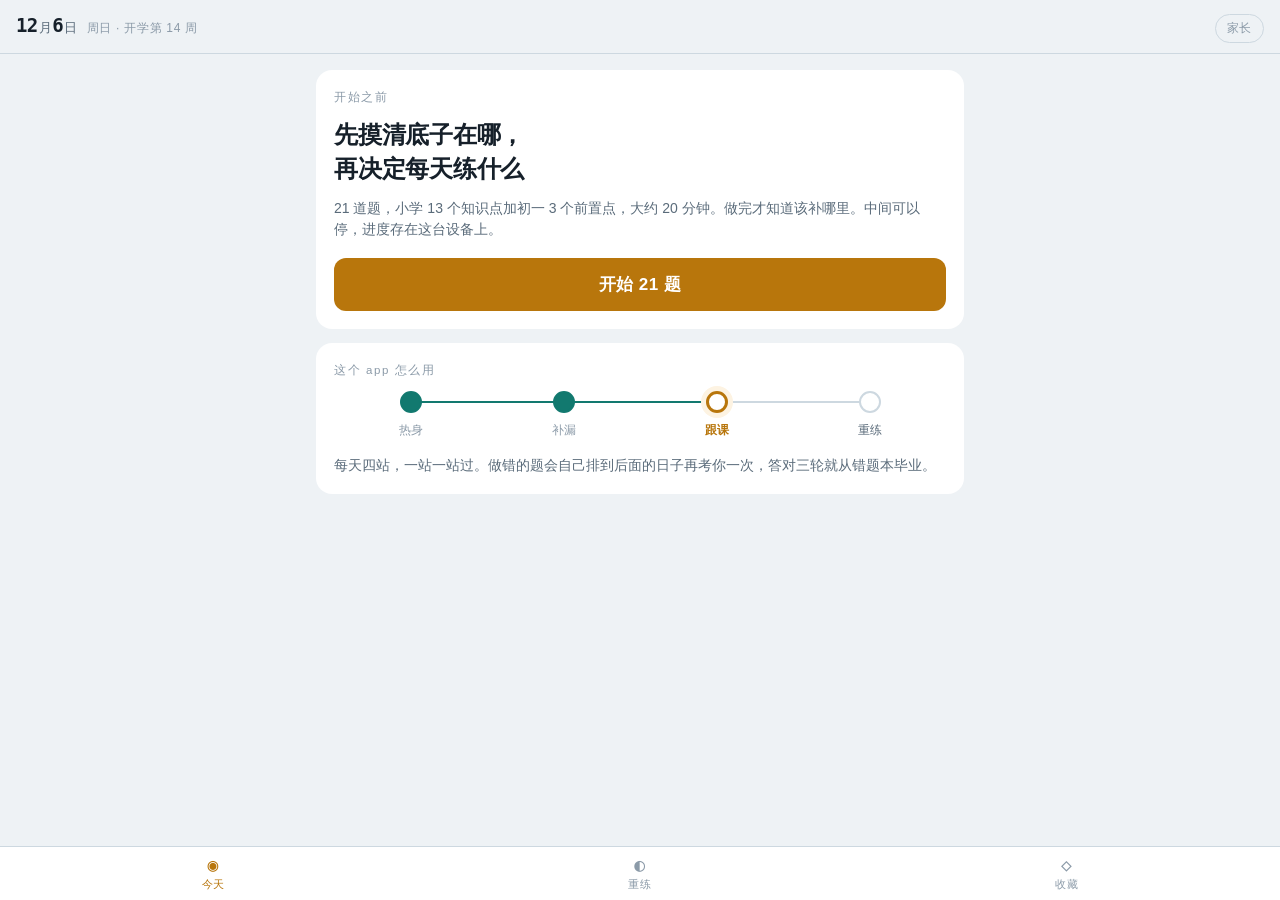
==== commit cfd361a1: "重做界面：孩子视图与家长区拆开，视觉改用线路图 信息架构（原来是设计错误：家长功能暴露在孩子的导航条里） - 孩子视图底部 3 tab：今天 / 重练 / 收藏。看不到诊断分档、设置、清空数据 - 家" ====
--- a/math/index.html
+++ b/math/index.html
@@ -4,132 +4,261 @@
 <meta charset="utf-8">
 <meta name="viewport" content="width=device-width,initial-scale=1,viewport-fit=cover">
 <meta name="apple-mobile-web-app-capable" content="yes">
-<title>数学补漏计划 · 初一</title>
+<meta name="apple-mobile-web-app-status-bar-style" content="black-translucent">
+<meta name="theme-color" content="#12161a">
+<title>每天一站 · 初一数学</title>
 <style>
+/* ============================================================
+   视觉系统
+   结构隐喻：线路图。路线固定、站点清晰、你在哪一站、还差几站。
+   数字是主角 → 题目走等宽栈，中文说明走黑体栈，混排即性格。
+   错误不用红色 → 错题明天还会回来，那是「待返回的站」不是「失败」。
+     红只留给清空数据这种真正破坏性的操作。
+   ============================================================ */
 :root{
-  --bg:#f4f2ee; --card:#fffefb; --ink:#23201c; --muted:#7b746a; --line:#e2ddd4;
-  --accent:#2f6f8f; --accent-w:#e8f0f4; --good:#3d7a5a; --good-w:#e6f0ea;
-  --warn:#9a7434; --warn-w:#f4eddd; --bad:#9c5050; --bad-w:#f3e5e3;
-  --r:14px;
-}
-@media (prefers-color-scheme:dark){
-:root{
-  --bg:#191817; --card:#232120; --ink:#e9e5df; --muted:#9a938a; --line:#332f2d;
-  --accent:#6ea8c4; --accent-w:#1e2b32; --good:#7bb394; --good-w:#1d2823;
-  --warn:#c9a86a; --warn-w:#2c2620; --bad:#cf8f8f; --bad-w:#2e2222;
+  --bg:#eef2f5; --surface:#ffffff; --surface2:#e4eaef;
+  --ink:#16202a; --ink2:#5a6b7a; --ink3:#8b9aa8;
+  --line:#cdd8e0;
+  --signal:#b8760c; --signal-bg:#fdf3e2;
+  --go:#12796f;    --go-bg:#e2f2f0;
+  --stop:#b8453a;  --stop-bg:#fbeae8;
+  --mono:ui-monospace,SFMono-Regular,"SF Mono",Menlo,Consolas,"PingFang SC","Microsoft YaHei",monospace;
+  --sans:-apple-system,BlinkMacSystemFont,"PingFang SC","Hiragino Sans GB","Microsoft YaHei","Helvetica Neue",Arial,sans-serif;
+  --r:16px; --tabh:62px;
+}
+@media (prefers-color-scheme:dark){:root{
+  --bg:#12161a; --surface:#1a2026; --surface2:#232c34;
+  --ink:#e7edf2; --ink2:#9dacb9; --ink3:#6d7d8b;
+  --line:#2e3841;
+  --signal:#f0a93b; --signal-bg:#2a2114;
+  --go:#3fc3b4;    --go-bg:#132622;
+  --stop:#ef7a6e;  --stop-bg:#2a1917;
 }}
-*{box-sizing:border-box}
-html,body{margin:0;padding:0}
-body{background:var(--bg);color:var(--ink);
-  font-family:-apple-system,BlinkMacSystemFont,"PingFang SC","Hiragino Sans GB","Microsoft YaHei","Helvetica Neue",Helvetica,Arial,sans-serif;
-  font-size:17px;line-height:1.6;-webkit-text-size-adjust:100%}
-header{position:sticky;top:0;z-index:9;background:var(--bg);border-bottom:1px solid var(--line);
-  padding:10px 12px 0;padding-top:calc(10px + env(safe-area-inset-top))}
-h1{font-size:17px;margin:0 0 8px;font-weight:600;letter-spacing:.02em}
-h1 small{font-weight:400;color:var(--muted);font-size:13px;margin-left:8px}
-nav{display:flex;gap:4px;overflow-x:auto;padding-bottom:8px;-webkit-overflow-scrolling:touch}
-nav::-webkit-scrollbar{display:none}
-.tab{flex:0 0 auto;background:none;border:1px solid var(--line);color:var(--muted);
-  padding:7px 14px;border-radius:999px;font-size:15px;font-family:inherit;cursor:pointer}
-.tab.on{background:var(--accent);border-color:var(--accent);color:#fff}
-main{max-width:820px;margin:0 auto;padding:14px 12px calc(40px + env(safe-area-inset-bottom))}
-.card{background:var(--card);border:1px solid var(--line);border-radius:var(--r);padding:16px;margin-bottom:12px}
-.card.dim{color:var(--muted)}
-.card.note{border-left:3px solid var(--accent)}
-.card.fin{opacity:.62}
-h2{font-size:19px;margin:0 0 6px;font-weight:600}
-p{margin:6px 0}
-.sub{color:var(--muted);font-size:14.5px;line-height:1.55;margin-top:4px}
-.row{display:flex;justify-content:space-between;align-items:flex-start;gap:12px}
-.prog{flex:0 0 auto;color:var(--muted);font-size:14px;font-variant-numeric:tabular-nums;padding-top:2px}
-.btn{display:inline-block;margin-top:12px;background:var(--accent);color:#fff;border:none;
-  border-radius:10px;padding:11px 20px;font-size:16px;font-family:inherit;cursor:pointer}
-.btn:disabled{opacity:.4}
-.btn.big{width:100%;padding:14px;font-size:17px}
-.btn.ghost{background:none;color:var(--accent);border:1px solid var(--line)}
-.btn.danger{color:var(--bad)}
-.mini{background:none;border:1px solid var(--line);color:var(--muted);border-radius:7px;
-  padding:3px 9px;font-size:13px;font-family:inherit;cursor:pointer}
-.tag{display:inline-block;background:var(--accent-w);color:var(--accent);font-size:13px;
-  padding:3px 10px;border-radius:6px;margin-bottom:10px}
-.qhead{display:flex;justify-content:space-between;color:var(--muted);font-size:14px;margin-bottom:8px}
-.cnt{font-variant-numeric:tabular-nums}
-.pbar{height:3px;background:var(--line);border-radius:2px;overflow:hidden;margin-bottom:16px}
-.pbar i{display:block;height:100%;background:var(--accent);transition:width .25s}
-.qtext{font-size:22px;line-height:1.75;margin:10px 0 18px;font-weight:500}
-.qtext sup{font-size:.62em;vertical-align:super}
-input.ans{width:100%;font-size:24px;padding:12px 14px;border:1.5px solid var(--line);
-  border-radius:10px;background:var(--bg);color:var(--ink);font-family:inherit;text-align:center}
-.kb{display:grid;grid-template-columns:repeat(4,1fr);gap:8px;margin:12px 0}
-.k{background:var(--card);border:1px solid var(--line);border-radius:10px;padding:15px 0;
-  font-size:21px;font-family:inherit;color:var(--ink);cursor:pointer;-webkit-user-select:none;user-select:none}
-.k:active{background:var(--accent-w)}
-.k.fn{font-size:15px;color:var(--muted)}
-.k.go{background:var(--accent);color:#fff;border-color:var(--accent);font-size:17px}
-.opts{display:grid;gap:9px}
-.opt{text-align:left;background:var(--card);border:1.5px solid var(--line);border-radius:10px;
-  padding:14px 16px;font-size:19px;font-family:inherit;color:var(--ink);cursor:pointer}
-.opt.sel{border-color:var(--accent)}
-.fb{margin-top:14px}
-.fb.ok{border-top:1px solid var(--good);padding-top:12px}
-.fb.no{border-top:1px solid var(--bad);padding-top:12px}
-.fbhead{font-weight:600;font-size:17px}
-.fb.ok .fbhead{color:var(--good)}
-.fb.no .fbhead{color:var(--bad)}
-.right{margin-top:4px}
-.sol{margin:10px 0 0;padding-left:22px;color:var(--muted);font-size:15.5px}
-.sol li{margin:5px 0}
-.done{text-align:center;padding:22px 0}
-.done b{font-size:19px}
-.tb{width:100%;border-collapse:collapse;margin-top:10px;font-size:15px}
-.tb th{text-align:left;color:var(--muted);font-weight:500;font-size:13.5px;
-  border-bottom:1px solid var(--line);padding:6px 8px 6px 0}
-.tb td{padding:8px 8px 8px 0;border-bottom:1px solid var(--line);vertical-align:top}
-.tb tr.now td{background:var(--accent-w)}
-.st{color:var(--muted);font-size:12px;margin-left:6px}
-.pill{display:inline-block;font-size:12.5px;padding:2px 9px;border-radius:5px;
-  background:var(--line);color:var(--muted)}
-.pill.g{background:var(--good-w);color:var(--good)}
-.pill.w{background:var(--warn-w);color:var(--warn)}
-.pill.b{background:var(--bad-w);color:var(--bad)}
-ol.q{margin:8px 0 0;padding-left:22px}
-ol.q li{margin:6px 0}
-.wq{border-top:1px solid var(--line);padding:10px 0}
-.wqq{font-size:16.5px}
-.wqa{color:var(--muted);font-size:13.5px;margin-top:3px}
+*{box-sizing:border-box;-webkit-tap-highlight-color:transparent}
+html{-webkit-text-size-adjust:100%}
+body{margin:0;background:var(--bg);color:var(--ink);font-family:var(--sans);
+  font-size:16px;line-height:1.6}
+button{font-family:inherit;cursor:pointer;border:none;background:none;color:inherit}
+h1,h2,h3{margin:0;font-weight:650;letter-spacing:-.01em}
+
+.top{position:sticky;top:0;z-index:20;background:var(--bg);
+  padding:calc(10px + env(safe-area-inset-top)) 16px 10px;
+  display:flex;align-items:baseline;justify-content:space-between;gap:12px;
+  border-bottom:1px solid var(--line)}
+.top .d{font-family:var(--mono);font-size:19px;font-weight:650;letter-spacing:-.03em}
+.top .d i{font-family:var(--sans);font-size:13px;font-weight:400;font-style:normal;
+  color:var(--ink2);margin:0 1px 0 1px}
+.top .w{font-size:12px;color:var(--ink3);letter-spacing:.06em;margin-left:9px;font-family:var(--sans)}
+.pbtn{font-size:12px;color:var(--ink3);letter-spacing:.06em;padding:5px 11px;
+  border:1px solid var(--line);border-radius:999px;white-space:nowrap}
+.pbtn:active{background:var(--surface2)}
+
+main{max-width:680px;margin:0 auto;padding:16px 16px calc(var(--tabh) + 26px + env(safe-area-inset-bottom))}
+main.full{padding-bottom:calc(18px + env(safe-area-inset-bottom))}
+
+.tabs{position:fixed;left:0;right:0;bottom:0;z-index:20;display:flex;
+  background:var(--surface);border-top:1px solid var(--line);
+  padding-bottom:env(safe-area-inset-bottom)}
+.tabs button{flex:1;padding:9px 0 8px;display:flex;flex-direction:column;
+  align-items:center;gap:3px;color:var(--ink3);font-size:11px;letter-spacing:.06em}
+.tabs button b{font-size:18px;line-height:1;font-weight:400;font-family:var(--mono)}
+.tabs button.on{color:var(--signal)}
+.tabs.hide{display:none}
+
+.card{background:var(--surface);border-radius:var(--r);padding:18px;margin-bottom:14px}
+.eyebrow{font-size:11.5px;letter-spacing:.14em;color:var(--ink3);margin-bottom:12px}
+.sub{color:var(--ink2);font-size:14px;line-height:1.55}
+.mono{font-family:var(--mono)}
+
+/* 线路：signature element */
+.route{display:flex;margin:2px 0}
+.stop{flex:1 1 0;position:relative;text-align:center;min-width:0}
+.stop::before,.stop::after{content:'';position:absolute;top:10px;height:2px;background:var(--line)}
+.stop::before{left:0;right:50%}
+.stop::after{left:50%;right:0}
+.stop:first-child::before,.stop:last-child::after{display:none}
+.stop.done::before,.stop.done::after,.stop.now::before{background:var(--go)}
+.stop i{position:relative;z-index:1;display:block;width:22px;height:22px;margin:0 auto;
+  border-radius:50%;background:var(--surface);border:2px solid var(--line);
+  transition:background .25s,border-color .25s}
+.stop.done i{background:var(--go);border-color:var(--go)}
+.stop.wait i{border-color:var(--signal);background:var(--signal-bg)}
+.stop.now i{border-color:var(--signal);border-width:3px;box-shadow:0 0 0 5px var(--signal-bg)}
+.stop b{display:block;font-size:12px;font-weight:500;margin-top:8px;color:var(--ink2);
+  white-space:nowrap;overflow:hidden;text-overflow:ellipsis}
+.stop em{display:block;font-family:var(--mono);font-size:11px;font-style:normal;
+  color:var(--ink3);margin-top:1px}
+.stop.now b{color:var(--signal);font-weight:650}
+.stop.done b{color:var(--ink3)}
+.weekbar{margin:2px 0 18px}
+.weekbar .wt{font-size:13px;color:var(--ink2);margin-top:11px;line-height:1.5}
+.route.mini .stop i{width:8px;height:8px;border-width:1.5px}
+.route.mini .stop.now i{border-width:2px;box-shadow:0 0 0 3px var(--signal-bg)}
+.route.mini .stop::before,.route.mini .stop::after{height:1.5px}
+.route.mini .stop::before,.route.mini .stop::after{top:3px}
+.route.mini .stop b{font-size:11px;margin-top:7px;font-weight:400}
+.route.mini .stop.now b{font-weight:600}
+
+.nowcard{background:var(--surface);border-radius:var(--r);padding:20px;margin-bottom:14px;
+  border:1.5px solid var(--signal)}
+.nowcard .k{font-size:11.5px;letter-spacing:.14em;color:var(--signal);margin-bottom:9px}
+.nowcard h2{font-size:21px;margin-bottom:6px}
+.nowcard .meta{font-family:var(--mono);font-size:13px;color:var(--ink3);margin-top:5px}
+.go{display:block;width:100%;margin-top:17px;background:var(--signal);color:#fff;
+  border-radius:12px;padding:15px;font-size:17px;font-weight:600;letter-spacing:.02em}
+.go:active{transform:scale(.985)}
+.go.sec{background:none;color:var(--signal);border:1.5px solid var(--line);font-weight:500}
+.btn{display:inline-block;margin-top:12px;background:var(--surface2);color:var(--ink);
+  border-radius:10px;padding:10px 18px;font-size:15px;font-weight:500}
+.btn.pri{background:var(--signal);color:#fff}
+.btn.danger{color:var(--stop);background:var(--stop-bg)}
+
+.qwrap{display:flex;flex-direction:column;min-height:calc(100vh - 92px);
+  min-height:calc(100dvh - 92px)}
+.qbar{display:flex;align-items:center;gap:11px;padding:0 0 13px}
+.qbar .back{font-family:var(--mono);font-size:20px;color:var(--ink3);padding-right:4px}
+.qbar .nm{font-size:13px;color:var(--ink2);flex:1 1 auto;min-width:0;
+  white-space:nowrap;overflow:hidden;text-overflow:ellipsis}
+.qbar .ct{font-family:var(--mono);font-size:13px;color:var(--ink3);flex:0 0 auto}
+.dots{display:flex;gap:5px;padding-bottom:22px}
+.dots i{flex:1 1 0;height:4px;border-radius:2px;background:var(--line);transition:background .3s}
+.dots i.ok{background:var(--go)}
+.dots i.no{background:var(--signal)}
+.dots i.cur{background:var(--ink3)}
+.qbody{flex:1 1 auto;display:flex;flex-direction:column;justify-content:center;
+  padding:10px 0 76px;text-align:center}
+.tag{display:inline-block;align-self:center;font-size:12px;letter-spacing:.05em;
+  color:var(--signal);background:var(--signal-bg);padding:4px 12px;border-radius:999px;margin-bottom:22px}
+.tag.plain{color:var(--ink3);background:var(--surface2)}
+.q{font-family:var(--mono);font-size:34px;font-weight:600;line-height:1.5;
+  letter-spacing:-.02em;font-variant-numeric:tabular-nums;word-break:break-word}
+.q.mid{font-size:25px;line-height:1.55}
+.q.long{font-size:19.5px;line-height:1.8;text-align:left;font-weight:400;font-family:var(--sans)}
+.q.long b{font-family:var(--mono);font-weight:600}
+.q sup{font-size:.58em;vertical-align:super}
+.slot{margin:22px auto 0;min-width:190px;max-width:100%;padding:8px 24px 10px;
+  border-bottom:3px solid var(--ink3);font-family:var(--mono);font-size:38px;
+  font-weight:600;min-height:60px;transition:border-color .2s;font-variant-numeric:tabular-nums;
+  display:flex;align-items:center;justify-content:center}
+.slot.has{border-color:var(--signal)}
+.caret{display:inline-block;width:3px;height:38px;background:var(--signal);
+  animation:blink 1.1s step-end infinite}
+@keyframes blink{50%{opacity:0}}
+.hint{font-size:12.5px;color:var(--ink3);margin-top:11px;letter-spacing:.02em}
+.opts{display:grid;gap:10px;margin-top:24px;text-align:left}
+.opt{background:var(--surface);border:1.5px solid var(--line);border-radius:12px;
+  padding:16px 18px;font-family:var(--mono);font-size:18px;font-weight:500}
+.opt:active{border-color:var(--signal)}
+
+.pad{position:sticky;bottom:0;background:var(--bg);
+  padding:10px 0 calc(8px + env(safe-area-inset-bottom));
+  display:grid;grid-template-columns:repeat(4,1fr);gap:9px}
+.pad button{background:var(--surface);border-radius:13px;padding:15px 0;
+  font-family:var(--mono);font-size:23px;font-weight:500;box-shadow:0 1px 0 var(--line)}
+.pad button:active{background:var(--surface2);transform:scale(.96)}
+.pad .fn{font-family:var(--sans);font-size:14px;color:var(--ink2)}
+.pad .ok{background:var(--signal);color:#fff;font-family:var(--sans);font-size:16px;font-weight:600}
+.skip{display:block;width:100%;text-align:center;font-size:13.5px;color:var(--ink3);
+  padding:13px 0 2px;text-decoration:underline;text-underline-offset:3px}
+
+.fb{margin-top:22px;padding-top:17px;border-top:2px solid var(--line);text-align:left}
+.fb.ok{border-color:var(--go)}
+.fb.no{border-color:var(--signal)}
+.fb .h{font-size:16px;font-weight:650;display:flex;align-items:baseline;gap:9px}
+.fb.ok .h{color:var(--go)}
+.fb.no .h{color:var(--signal)}
+.fb .h .mk{font-family:var(--mono);font-size:19px}
+.fb .ra{margin-top:9px;font-size:15px;color:var(--ink2)}
+.fb .ra b{font-family:var(--mono);font-size:19px;color:var(--ink)}
+.sol{margin:14px 0 0;padding-left:20px;color:var(--ink2);font-size:14.5px;line-height:1.7}
+.sol li{margin:6px 0}
+.pulse{animation:pulse .45s ease-out}
+@keyframes pulse{0%{transform:scale(1)}35%{transform:scale(1.3)}100%{transform:scale(1)}}
+.fadein{animation:fadein .22s ease-out}
+@keyframes fadein{from{opacity:0;transform:translateY(9px)}to{opacity:1;transform:none}}
+
+.gains{background:var(--go-bg);border-radius:var(--r);padding:18px;margin-bottom:14px}
+.gains .eyebrow{color:var(--go)}
+.grow{display:flex;align-items:baseline;gap:13px;margin-top:11px}
+.grow i{flex:0 0 auto;font-family:var(--mono);font-style:normal;font-weight:650;
+  font-size:19px;color:var(--go);font-variant-numeric:tabular-nums;min-width:60px}
+.grow span{font-size:14.5px;line-height:1.45}
+
+.coll{display:grid;grid-template-columns:repeat(auto-fill,minmax(148px,1fr));gap:10px}
+.fc{background:var(--surface);border-radius:13px;padding:14px;min-height:102px;
+  display:flex;flex-direction:column;justify-content:space-between;text-align:left}
+.fc .n{font-family:var(--mono);font-size:11px;color:var(--ink3);letter-spacing:.08em}
+.fc .t{font-size:14.5px;font-weight:600;line-height:1.4;margin-top:9px}
+.fc.lock{background:none;border:1.5px dashed var(--line)}
+.fc.lock .t{color:var(--ink3);font-weight:400}
+.fdetail{background:var(--signal-bg);border-radius:var(--r);padding:20px;margin-bottom:14px}
+.fdetail .eyebrow{color:var(--signal)}
+.fdetail h3{font-size:19px;margin-bottom:11px;line-height:1.4}
+.fdetail p{margin:0;font-size:15px;line-height:1.75}
+
+body.parent{--signal:#12796f;--signal-bg:#e2f2f0}
+@media (prefers-color-scheme:dark){body.parent{--signal:#3fc3b4;--signal-bg:#132622}}
+.pbanner{background:var(--surface2);border-radius:12px;padding:12px 15px;margin-bottom:16px;
+  font-size:13.5px;color:var(--ink2);line-height:1.55}
+.tb{width:100%;border-collapse:collapse;font-size:14px}
+.tb th{text-align:left;font-weight:500;font-size:11.5px;letter-spacing:.1em;color:var(--ink3);
+  padding:0 8px 8px 0;border-bottom:1px solid var(--line)}
+.tb td{padding:9px 8px 9px 0;border-bottom:1px solid var(--line);vertical-align:top}
+.tb tr.now td{background:var(--signal-bg)}
+.tb .nw{font-family:var(--mono);font-size:12px;color:var(--ink3);white-space:nowrap}
+.pill{display:inline-block;font-size:12px;padding:2px 9px;border-radius:6px;
+  background:var(--surface2);color:var(--ink2);white-space:nowrap}
+.pill.g{background:var(--go-bg);color:var(--go)}
+.pill.w{background:#fdf3e2;color:#b8760c}
+.pill.b{background:var(--stop-bg);color:var(--stop)}
+@media (prefers-color-scheme:dark){.pill.w{background:#2a2114;color:#f0a93b}}
+.mile{font-size:12.5px;color:#b8760c;margin-top:5px;line-height:1.45}
+@media (prefers-color-scheme:dark){.mile{color:#f0a93b}}
+.miles{display:flex;gap:9px;margin-top:16px;flex-wrap:wrap}
+.miles>div{flex:1 1 110px;background:var(--surface2);border-radius:11px;padding:11px 13px}
+.miles b{display:block;font-family:var(--mono);font-size:21px;font-weight:650}
+.miles span{font-size:11.5px;color:var(--ink3);display:block;margin-top:2px;line-height:1.35}
+ol.q2{margin:10px 0 0;padding-left:20px;font-size:14.5px;line-height:1.7}
+ol.q2 li{margin:7px 0}
 .kv{display:flex;justify-content:space-between;align-items:center;gap:12px;
-  padding:9px 0;border-bottom:1px solid var(--line)}
-.kv span{color:var(--muted);font-size:14.5px;flex:0 0 auto}
-.kv input{flex:1 1 auto;max-width:200px;text-align:right;font-size:16px;padding:6px 10px;
-  border:1px solid var(--line);border-radius:8px;background:var(--bg);color:var(--ink);font-family:inherit}
-.pask{background:var(--accent-w);border-radius:10px;padding:12px 14px;margin-top:12px}
-.pask b{color:var(--accent);font-size:14px}
-details{margin-top:10px}
-summary{color:var(--accent);font-size:15px;cursor:pointer}
-.chart{display:flex;align-items:flex-end;gap:4px;height:130px;margin:14px 0 4px}
-.bar{flex:1 1 0;display:flex;flex-direction:column;justify-content:flex-end;align-items:center;height:100%}
-.bar i{display:block;width:100%;background:var(--accent);border-radius:3px 3px 0 0;min-height:0}
-.bar span{font-size:9.5px;color:var(--muted);margin-top:4px;writing-mode:vertical-rl;letter-spacing:-.04em}
-input.file{margin-top:8px;font-size:14px;color:var(--muted)}
-.warnbar{background:var(--bad-w);color:var(--bad);padding:11px 14px;font-size:14.5px;line-height:1.5;
-  border-bottom:1px solid var(--line)}
-@media (min-width:700px){ .qtext{font-size:25px} .kb{max-width:420px} }
+  padding:11px 0;border-bottom:1px solid var(--line)}
+.kv span{color:var(--ink2);font-size:14px;flex:0 0 auto}
+.kv input{flex:1 1 auto;max-width:190px;text-align:right;font-family:var(--mono);font-size:15px;
+  padding:7px 11px;border:1px solid var(--line);border-radius:9px;background:var(--bg);color:var(--ink)}
+.pask{background:var(--signal-bg);border-radius:12px;padding:14px 16px;margin-top:14px}
+.pask .k{font-size:11.5px;letter-spacing:.1em;color:var(--signal);margin-bottom:5px}
+details{margin-top:12px}
+summary{color:var(--signal);font-size:14.5px;cursor:pointer}
+.wq{border-top:1px solid var(--line);padding:11px 0}
+.wq .t{font-family:var(--mono);font-size:15px;line-height:1.5}
+.wq .a{font-size:12.5px;color:var(--ink3);margin-top:4px;font-family:var(--mono)}
+.chart{display:flex;align-items:flex-end;gap:3px;height:110px;margin:16px 0 6px}
+.bar{flex:1 1 0;display:flex;flex-direction:column;justify-content:flex-end;height:100%}
+.bar i{display:block;background:var(--signal);border-radius:2px 2px 0 0}
+.bar b{font-family:var(--mono);font-size:8.5px;color:var(--ink3);font-weight:400;
+  writing-mode:vertical-rl;margin-top:4px;letter-spacing:-.05em}
+textarea.brief{width:100%;margin-top:12px;font-family:var(--mono);font-size:12px;line-height:1.55;
+  padding:12px;border:1px solid var(--line);border-radius:10px;background:var(--bg);
+  color:var(--ink);resize:vertical}
+.pin{display:flex;gap:10px;justify-content:center;margin:20px 0 6px}
+.pin i{width:15px;height:15px;border-radius:50%;border:2px solid var(--line);display:block}
+.pin i.on{background:var(--ink);border-color:var(--ink)}
+.warnbar{background:var(--stop-bg);color:var(--stop);padding:11px 16px;font-size:13.5px;line-height:1.5}
+.empty{text-align:center;padding:42px 20px;color:var(--ink3)}
+.empty .mk{font-family:var(--mono);font-size:28px;display:block;margin-bottom:12px;color:var(--line)}
+
+@media (min-width:620px){
+  .q{font-size:42px}
+  .pad{max-width:400px;margin:0 auto}
+  .slot{font-size:44px}
+}
+@media (prefers-reduced-motion:reduce){*{animation:none!important;transition:none!important}}
 </style>
 </head>
 <body>
-<header>
-  <h1>数学补漏计划 <small>北师大版 · 七年级上</small></h1>
-  <nav>
-    <button class="tab on" data-t="today">今日</button>
-    <button class="tab" data-t="diag">诊断</button>
-    <button class="tab" data-t="plan">计划</button>
-    <button class="tab" data-t="wrong">错题本</button>
-    <button class="tab" data-t="parent">家长</button>
-    <button class="tab" data-t="data">数据</button>
-    <button class="tab" data-t="set">设置</button>
-  </nav>
-</header>
+<header class="top" id="top"></header>
 <main id="main"></main>
+<nav class="tabs" id="tabs"></nav>
 <script>
 /* ============================================================
    题库引擎 —— 北师大版七年级上 + 小学基础补漏
@@ -142,9 +271,13 @@
 const gcd = (a, b) => { a = Math.abs(a); b = Math.abs(b); while (b) { const t = a % b; a = b; b = t; } return a || 1; };
 function frac(n, d) { if (d < 0) { n = -n; d = -d; } const g = gcd(n, d); return { n: n / g, d: d / g }; }
 function fstr(f) { return f.d === 1 ? '' + f.n : f.n + '/' + f.d; }
+/* 取与分母互质的分子，保证题干里的分数本身已是最简 */
+function nCop(d) { const c = []; for (let i = 1; i < d; i++) if (gcd(i, d) === 1) c.push(i); return c.length ? pick(c) : 1; }
 function divisors(n) { const r = []; for (let i = 1; i <= n; i++) if (n % i === 0) r.push(i); return r; }
 /* 负数套括号 */
 function P(x) { return x < 0 ? '(−' + (-x) + ')' : '' + x; }
+/* 裸数字用数学负号，别让题干里冒出半角 -3 */
+function N(x) { return x < 0 ? '−' + (-x) : '' + x; }
 /* 带符号连接，如 " − 3" / " + 5" */
 function S(x) { return x < 0 ? ' − ' + (-x) : ' + ' + x; }
 /* 形如 3x − 5 的一次式 */
@@ -174,6 +307,26 @@
 function eqVal(a, b) { const x = parseVal(a), y = parseVal(b); if (!x || !y) return false; return x.n === y.n && x.d === y.d; }
 
 /* ============================================================
+   难度自适应：目标把正确率压在 85% 附近
+   依据 Wilson et al. 2019《The Eighty Five Percent Rule for optimal
+   learning》(Nat Commun 10:4646) —— 太简单和太难都学得慢，85% 最快。
+   注：原研究是感知决策/机器学习任务，搬到做题上是工程近似，不是照搬结论。
+   LV=1 数字小、形态最简；LV=2 常规；LV=3 数字大、形态复杂。
+   ============================================================ */
+let LV = 2;
+function setLv(v) { LV = (v === 1 || v === 3) ? v : 2; }
+/* 按难度缩放上限 */
+function lvR(a, b) { const k = LV === 1 ? 0.55 : LV === 3 ? 1.5 : 1; return R(a, Math.max(a + 1, Math.round(b * k))); }
+/* 按难度选形态数：LV1 只用前 1 种，LV2 前 n-1 种，LV3 全部 */
+function lvT(n) { if (LV === 1) return 1; if (LV === 3) return R(1, n); return R(1, Math.max(1, n - 1)); }
+
+/* 生活化情境词池：把「甲乙两人」「某商品」换成他的世界 */
+const NM = ['小宇', '阿哲', '表哥', '同桌', '小凯'];
+const PL = ['地铁站', '篮球场', '图书馆', '学校', '小区门口'];
+const IT = ['一杯奶茶', '一双球鞋', '一本漫画', '一个篮球', '一包薯片', '一副耳机', '一个键盘', '一个水杯'];
+const nm2 = () => { const a = pick(NM); return [a, pick(NM.filter(x => x !== a))]; };
+
+/* ============================================================
    TOPICS：每个知识点一个生成器
    stage  : 'P' 小学基础 / 'M' 七上新课
    pri    : 补漏优先级，越小越先补（影响初一的程度）
@@ -183,12 +336,12 @@
 
 /* ---------------- 小学基础 ---------------- */
 {
-  k: 'calc-order', name: '四则混合运算顺序', stage: 'P', pri: 1,
+  k: 'calc-order', name: '四则混合运算顺序', stage: 'P', pri: 3,
   ask: '让他先用手指点一遍：这道题先算哪一步？说出顺序再动笔。',
   gen() {
-    const t = R(1, 3);
+    const t = lvT(3);
     if (t === 1) {
-      const a = R(2, 9), b = R(2, 9), c = R(11, 40), d = pick([2, 3, 4, 5, 6]), N = d * R(2, 9);
+      const a = R(2, LV === 1 ? 6 : 9), b = R(2, LV === 1 ? 6 : 9), c = lvR(11, 40), d = pick([2, 3, 4, 5, 6]), N = d * R(2, 9);
       const ans = c + a * b - N / d;
       return { q: `${c} + ${a} × ${b} − ${N} ÷ ${d} = ?`, ans: '' + ans, type: 'num',
         sol: [`先乘除后加减：${a}×${b}=${a * b}，${N}÷${d}=${N / d}`, `再从左到右算加减：${c}+${a * b}−${N / d} = ${ans}`] };
@@ -205,42 +358,44 @@
   }
 },
 {
-  k: 'frac-add', name: '分数加减（通分）', stage: 'P', pri: 2,
+  k: 'frac-add', name: '分数加减（通分）', stage: 'P', pri: 1,
   ask: '问他公分母是怎么找出来的，最后有没有约到最简。',
   gen() {
-    const ds = [2, 3, 4, 5, 6, 8, 9, 10, 12];
+    const ds = LV === 1 ? [2, 3, 4, 6] : LV === 3 ? [2, 3, 4, 5, 6, 7, 8, 9, 10, 12] : [2, 3, 4, 5, 6, 8, 9, 10, 12];
     const d1 = pick(ds), d2 = pick(ds.filter(x => x !== d1));
-    const n1 = R(1, d1 - 1), n2 = R(1, d2 - 1);
+    const n1 = nCop(d1), n2 = nCop(d2);
     const plus = Math.random() < 0.5;
     const L = d1 * d2 / gcd(d1, d2);
     const a = n1 * L / d1, b = n2 * L / d2;
     const f = frac(plus ? a + b : a - b, L);
-    return { q: `计算（结果化成最简分数）：${n1}/${d1} ${plus ? '+' : '−'} ${n2}/${d2} = ?`, ans: fstr(f), type: 'frac',
+    return { q: `${n1}/${d1} ${plus ? '+' : '−'} ${n2}/${d2} = ?`, ans: fstr(f), type: 'frac',
       sol: [`公分母取 ${L}`, `${n1}/${d1} = ${a}/${L}，${n2}/${d2} = ${b}/${L}`,
             `${a}/${L} ${plus ? '+' : '−'} ${b}/${L} = ${plus ? a + b : a - b}/${L} = ${fstr(f)}`] };
   }
 },
 {
-  k: 'frac-muldiv', name: '分数乘除', stage: 'P', pri: 2,
+  k: 'frac-muldiv', name: '分数乘除', stage: 'P', pri: 1,
   ask: '除法那步他有没有翻成乘倒数？让他指出哪个数被翻过来了。',
   gen() {
-    const a = R(1, 9), b = R(2, 10), c = R(1, 9), d = R(2, 10);
+    const dp = LV === 1 ? [2, 3, 4, 5] : [2, 3, 4, 5, 6, 7, 8, 9, 10];
+    const b = pick(dp), d = pick(dp);
+    const a = nCop(b), c = nCop(d);
     const mul = Math.random() < 0.5;
     const f = mul ? frac(a * c, b * d) : frac(a * d, b * c);
-    return { q: `计算（结果化成最简分数）：${a}/${b} ${mul ? '×' : '÷'} ${c}/${d} = ?`, ans: fstr(f), type: 'frac',
+    return { q: `${a}/${b} ${mul ? '×' : '÷'} ${c}/${d} = ?`, ans: fstr(f), type: 'frac',
       sol: mul ? [`分子乘分子，分母乘分母：${a * c}/${b * d}`, `约简 = ${fstr(f)}`]
                : [`除以一个分数 = 乘它的倒数：${a}/${b} × ${d}/${c}`, `= ${a * d}/${b * c} = ${fstr(f)}`] };
   }
 },
 {
-  k: 'decimal', name: '小数运算与分数互化', stage: 'P', pri: 3,
+  k: 'decimal', name: '小数运算与分数互化', stage: 'P', pri: 1,
   ask: '小数点位数他是数出来的还是猜的？让他数一遍。',
   gen() {
     const t = R(1, 3);
     if (t === 1) {
       const x = R(11, 99) / 10, y = R(2, 9);
       const ans = Math.round(x * y * 10) / 10;
-      return { q: `计算：${x} × ${y} = ?`, ans: '' + ans, type: 'num',
+      return { q: `${x} × ${y} = ?`, ans: '' + ans, type: 'num',
         sol: [`先当整数算：${x * 10} × ${y} = ${x * 10 * y}`, `原来一共 1 位小数，结果点上 1 位：${ans}`] };
     }
     if (t === 2) {
@@ -251,7 +406,7 @@
     }
     const q0 = R(2, 9), dv = R(11, 49) / 10;
     const dd = Math.round(dv * q0 * 10) / 10;
-    return { q: `计算：${dd} ÷ ${dv} = ?`, ans: '' + q0, type: 'num',
+    return { q: `${dd} ÷ ${dv} = ?`, ans: '' + q0, type: 'num',
       sol: [`除数变整数：两边同时乘 10 → ${dd * 10} ÷ ${dv * 10}`, `= ${q0}`] };
   }
 },
@@ -270,12 +425,12 @@
   }
 },
 {
-  k: 'percent', name: '百分数与折扣', stage: 'P', pri: 4,
+  k: 'percent', name: '百分数与折扣', stage: 'P', pri: 5,
   ask: '问清楚「谁是 1」——百分数题错一半都是把基准搞错。',
   gen() {
     const t = R(1, 3);
     if (t === 1) { const p = R(5, 40) * 10, d = pick([5, 6, 7, 8, 9]);
-      return { q: `一件商品原价 ${p} 元，打 ${d} 折出售，现价是多少元？`, ans: '' + p * d / 10, type: 'num',
+      return { q: `${pick(IT)}原价 ${p} 元，打 ${d} 折，现在多少钱？`, ans: '' + p * d / 10, type: 'num',
         sol: [`打 ${d} 折 = 按原价的 ${d * 10}% 卖`, `${p} × ${d * 10}% = ${p * d / 10} 元`] }; }
     if (t === 2) { const a = R(2, 40) * 10, p = pick([10, 20, 25, 50]);
       return { q: `某数是 ${a}，增加 ${p}% 后是多少？`, ans: '' + a * (1 + p / 100), type: 'num',
@@ -286,7 +441,7 @@
   }
 },
 {
-  k: 'ratio', name: '比与比例', stage: 'P', pri: 4,
+  k: 'ratio', name: '比与比例', stage: 'P', pri: 5,
   ask: '让他写出「内项之积等于外项之积」，再动笔。',
   gen() {
     const t = R(1, 2);
@@ -300,7 +455,7 @@
   }
 },
 {
-  k: 'unit', name: '单位换算', stage: 'P', pri: 5,
+  k: 'unit', name: '单位换算', stage: 'P', pri: 6,
   ask: '问他是乘还是除——大单位换小单位一定变大。',
   gen() {
     const c = pick([
@@ -315,7 +470,7 @@
   }
 },
 {
-  k: 'area', name: '平面图形面积', stage: 'P', pri: 5,
+  k: 'area', name: '平面图形面积', stage: 'P', pri: 6,
   ask: '让他先把公式写在旁边，再往里代数。',
   gen() {
     const t = R(1, 4);
@@ -350,20 +505,22 @@
   }
 },
 {
-  k: 'word-speed', name: '行程问题', stage: 'P', pri: 3,
+  k: 'word-speed', name: '行程问题', stage: 'P', pri: 4,
   ask: '让他画一条线段图标出两个人的位置，别直接套公式。',
   gen() {
     const t = R(1, 3);
     if (t === 1) { const va = R(3, 9), vb = R(3, 9), h = R(2, 6);
-      return { q: `甲乙两地相距 ${(va + vb) * h} 千米。甲每小时走 ${va} 千米，乙每小时走 ${vb} 千米，两人同时从两地相向出发，几小时相遇？`, ans: '' + h, type: 'num',
+      const N = nm2(), P0 = pick(PL);
+      return { q: `${N[0]}家和${N[1]}家相距 ${(va + vb) * h} 千米。两人约好在中间碰头一起去${P0}，${N[0]}每小时走 ${va} 千米，${N[1]}每小时走 ${vb} 千米，同时出发相向而行，几小时碰上？`, ans: '' + h, type: 'num',
         sol: [`两人每小时一共走近 ${va}+${vb} = ${va + vb} 千米`, `${(va + vb) * h} ÷ ${va + vb} = ${h} 小时`] }; }
     if (t === 2) { const v = R(4, 15), t2 = R(2, 8);
-      return { q: `一辆车每小时行 ${v} 千米，行了 ${t2} 小时，一共行了多少千米？`, ans: '' + v * t2, type: 'num',
+      return { q: `一辆车每小时行 ${v} 千米，从深圳出发开了 ${t2} 小时，一共开了多少千米？`, ans: '' + v * t2, type: 'num',
         sol: [`路程 = 速度 × 时间 = ${v} × ${t2} = ${v * t2}`] }; }
     const va = R(3, 8), t0 = pick([1, 2, 3]);
     const diff = pick(divisors(va * t0).filter(d => d >= 2 && d <= 8)) || 2;
     const vb = va + diff;
-    return { q: `甲以每小时 ${va} 千米的速度先出发 ${t0} 小时，乙以每小时 ${vb} 千米的速度从同一地点追赶，乙几小时追上甲？`, ans: '' + (va * t0 / diff), type: 'num',
+    const N2 = nm2();
+    return { q: `${N2[0]}以每小时 ${va} 千米先走了 ${t0} 小时，${N2[1]}发现有东西要给他，以每小时 ${vb} 千米从同一地点去追，${N2[1]}几小时追上${N2[0]}？`, ans: '' + (va * t0 / diff), type: 'num',
       sol: [`甲先走了 ${va * t0} 千米`, `乙每小时追近 ${vb}−${va} = ${diff} 千米`, `${va * t0} ÷ ${diff} = ${va * t0 / diff} 小时`] };
   }
 },
@@ -374,17 +531,19 @@
     const a = R(3, 12), b = R(3, 12);
     if (a === b) return this.gen();
     const f = frac(a * b, a + b);
-    return { q: `一项工作，甲单独做 ${a} 天完成，乙单独做 ${b} 天完成。两人合作几天完成？（可填分数）`, ans: fstr(f), type: 'frac',
+    const N3 = nm2();
+    return { q: `一份大扫除任务，${N3[0]}单独做要 ${a} 天，${N3[1]}单独做要 ${b} 天。两人一起做，几天做完？（可填分数）`, ans: fstr(f), type: 'frac',
       sol: [`把整件工作看作 1，甲每天做 1/${a}，乙每天做 1/${b}`, `合作每天做 1/${a} + 1/${b} = ${fstr(frac(a + b, a * b))}`, `1 ÷ ${fstr(frac(a + b, a * b))} = ${fstr(f)} 天`] };
   }
 },
 {
-  k: 'word-sumdiff', name: '和差倍问题', stage: 'P', pri: 3,
+  k: 'word-sumdiff', name: '和差倍问题', stage: 'P', pri: 4,
   ask: '让他指出「1 倍量」是谁，用它当未知数。',
   gen() {
     const small = R(5, 30), k = R(2, 4), m = R(1, 9);
     const big = k * small + m;
-    return { q: `两个数的和是 ${small + big}，大数比小数的 ${k} 倍多 ${m}。小数是多少？`, ans: '' + small, type: 'num',
+    const I0 = pick(IT);
+    return { q: `两个人一共收集了 ${small + big} 张${pick(['球星卡', '游戏卡', '贴纸'])}，多的那个人比少的那个人的 ${k} 倍还多 ${m} 张。少的那个人有多少张？`, ans: '' + small, type: 'num',
       sol: [`设小数为 x，大数是 ${k}x + ${m}`, `x + ${k}x + ${m} = ${small + big}`, `${k + 1}x = ${small + big - m}，x = ${small}`] };
   }
 },
@@ -396,8 +555,8 @@
   gen() {
     const t = R(1, 4);
     if (t === 1) { const a = R(2, 20) * pick([1, -1]);
-      return { q: `${a} 的相反数是 ?`, ans: '' + (-a), type: 'num', sol: [`只改符号不改大小：${-a}`] }; }
-    if (t === 2) { const n = R(1, 9), d = R(2, 11), s = pick([1, -1]);
+      return { q: `${N(a)} 的相反数是 ?`, ans: '' + (-a), type: 'num', sol: [`只改符号不改大小：${N(-a)}`] }; }
+    if (t === 2) { const d = R(2, 11), n = nCop(d), s = pick([1, -1]);
       return { q: `${s < 0 ? '−' : ''}${n}/${d} 的倒数是 ?`, ans: fstr(frac(s * d, n)), type: 'frac',
         sol: [`分子分母对调，符号不变：${fstr(frac(s * d, n))}`] }; }
     if (t === 3) { const a = R(2, 30) * pick([1, -1]);
@@ -412,9 +571,10 @@
   k: 'rat-addsub', name: '有理数加减', stage: 'M', pri: 1,
   ask: '让他把每一个减号都改写成「加相反数」再算，这一步不能省。',
   gen() {
-    const a = R(-15, 15) || 3, b = R(-15, 15) || -4, c = R(-12, 12) || 5;
+    const M = LV === 1 ? 9 : LV === 3 ? 30 : 15;
+    const a = R(-M, M) || 3, b = R(-M, M) || -4, c = R(-M, M) || 5;
     const ans = a + b - c;
-    return { q: `计算：${P(a)} + ${P(b)} − ${P(c)} = ?`, ans: '' + ans, type: 'num',
+    return { q: `${P(a)} + ${P(b)} − ${P(c)} = ?`, ans: '' + ans, type: 'num',
       sol: [`减 ${P(c)} 就是加它的相反数 ${P(-c)}`, `${P(a)} + ${P(b)} + ${P(-c)}`, `= ${a + b} + ${P(-c)} = ${ans}`] };
   }
 },
@@ -422,11 +582,11 @@
   k: 'rat-muldiv', name: '有理数乘除', stage: 'M', pri: 1,
   ask: '先定符号还是先算数？让他先数负号的个数。',
   gen() {
-    const a = R(2, 9) * pick([1, -1]), c = R(2, 6) * pick([1, -1]), k = R(2, 5);
+    const a = lvR(2, 9) * pick([1, -1]), c = R(2, LV === 1 ? 4 : 6) * pick([1, -1]), k = R(2, LV === 1 ? 3 : 5);
     const b = Math.abs(c) * k * pick([1, -1]);
     const ans = a * b / c;
     const negs = [a, b, c].filter(x => x < 0).length;
-    return { q: `计算：${P(a)} × ${P(b)} ÷ ${P(c)} = ?`, ans: '' + ans, type: 'num',
+    return { q: `${P(a)} × ${P(b)} ÷ ${P(c)} = ?`, ans: '' + ans, type: 'num',
       sol: [`先看符号：有 ${negs} 个负号，${negs % 2 === 0 ? '偶数个 → 结果为正' : '奇数个 → 结果为负'}`,
             `再算绝对值：${Math.abs(a)} × ${Math.abs(b)} ÷ ${Math.abs(c)} = ${Math.abs(ans)}`, `所以 = ${ans}`] };
   }
@@ -437,7 +597,7 @@
   gen() {
     const a = R(-15, -2), b = R(1, 9), c = R(1, 9), d = R(2, 15);
     const ans = Math.abs(a) + Math.abs(b - c) - d;
-    return { q: `计算：|−${-a}| + |${b} − ${c}| − |−${d}| = ?`, ans: '' + ans, type: 'num',
+    return { q: `|−${-a}| + |${b} − ${c}| − |−${d}| = ?`, ans: '' + ans, type: 'num',
       sol: [`先把每个绝对值里面算出来：|${b}−${c}| = |${b - c}| = ${Math.abs(b - c)}`,
             `${-a} + ${Math.abs(b - c)} − ${d} = ${ans}`] };
   }
@@ -446,14 +606,14 @@
   k: 'power', name: '有理数乘方（括号陷阱）', stage: 'M', pri: 1,
   ask: '这是初一最大的坑：让他读出来——是「负数的平方」还是「平方的相反数」。',
   gen() {
-    const b = R(2, 6), form = R(1, 4);
-    if (form === 1) return { q: `计算：(−${b})² = ?`, ans: '' + b * b, type: 'num',
+    const b = R(2, LV === 1 ? 4 : 6), form = LV === 1 ? R(1, 2) : R(1, 4);
+    if (form === 1) return { q: `(−${b})² = ?`, ans: '' + b * b, type: 'num',
       sol: [`底数是 −${b}，(−${b})² = (−${b})×(−${b}) = ${b * b}`, `负负得正`] };
-    if (form === 2) return { q: `计算：−${b}² = ?`, ans: '' + (-b * b), type: 'num',
+    if (form === 2) return { q: `−${b}² = ?`, ans: '' + (-b * b), type: 'num',
       sol: [`底数只是 ${b}，负号在外面`, `−${b}² = −(${b}×${b}) = ${-b * b}`] };
-    if (form === 3) return { q: `计算：(−${b})³ = ?`, ans: '' + (-b * b * b), type: 'num',
+    if (form === 3) return { q: `(−${b})³ = ?`, ans: '' + (-b * b * b), type: 'num',
       sol: [`三个负数相乘，奇数个负号 → 结果为负`, `= ${-b * b * b}`] };
-    return { q: `计算：−(−${b})² = ?`, ans: '' + (-b * b), type: 'num',
+    return { q: `−(−${b})² = ?`, ans: '' + (-b * b), type: 'num',
       sol: [`先算 (−${b})² = ${b * b}`, `外面还有一个负号：${-b * b}`] };
   }
 },
@@ -461,18 +621,119 @@
   k: 'rat-mixed', name: '有理数混合运算', stage: 'M', pri: 2,
   ask: '让他把整道题分成几「块」，先标出每块的结果再合并。',
   gen() {
-    const t = R(1, 2);
+    const t = lvT(2);
     if (t === 1) {
-      const a = R(2, 5), b = R(2, 4), d = R(1, 9);
+      const a = R(2, LV === 1 ? 3 : 5), b = R(2, 4), d = R(1, 9);
       const ans = -a * a - b * b + d;
-      return { q: `计算：−${a}² + (−${b})³ ÷ ${b} − (−${d}) = ?`, ans: '' + ans, type: 'num',
+      return { q: `−${a}² + (−${b})³ ÷ ${b} − (−${d}) = ?`, ans: '' + ans, type: 'num',
         sol: [`−${a}² = ${-a * a}（负号在外）`, `(−${b})³ = ${-b * b * b}，÷ ${b} = ${-b * b}`,
               `− (−${d}) = + ${d}`, `${-a * a} + ${P(-b * b)} + ${d} = ${ans}`] };
     }
     const a = R(2, 5), b = R(2, 9), c0 = R(2, 6), k = R(2, 5), c = c0 * k;
     const real = a * a * b + c / c0;
-    return { q: `计算：(−${a})² × ${b} + ${c} ÷ ${c0} = ?`, ans: '' + real, type: 'num',
+    return { q: `(−${a})² × ${b} + ${c} ÷ ${c0} = ?`, ans: '' + real, type: 'num',
       sol: [`(−${a})² = ${a * a}`, `${a * a} × ${b} = ${a * a * b}`, `${c} ÷ ${c0} = ${c / c0}`, `合并 = ${real}`] };
+  }
+},
+/* ---- 以下 4 个知识点来自初一实测易错清单，不是凭空补的 ----
+   性质符号与运算符号混淆（-3-5×(-2) 算成 -13）
+   括号内是算式时的去括号（(2-3)-(-4+5) 算成 8）
+   负分数加减（小学分数运算全是正数，负号一进来就崩）
+   分数/负数作底数的乘方（底数圈不对）                        */
+{
+  k: 'sign-mix', name: '性质符号 vs 运算符号', stage: 'M', pri: 1,
+  ask: '让他把中间那个「−」和数字自带的负号分开念一遍：哪个是运算，哪个是这个数本身的符号？',
+  gen() {
+    const t = lvT(3);
+    if (t === 1) {
+      const a = lvR(2, 15), b = R(2, LV === 1 ? 6 : 9), c = -R(2, LV === 1 ? 6 : 9);
+      return { q: `${a} − ${b} × ${P(c)} = ?`, ans: '' + (a - b * c), type: 'num',
+        sol: [`中间的「−」是减法运算，${P(c)} 的负号是这个数自带的，两个不能合成一个`,
+              `先算乘法：${b} × ${P(c)} = ${b * c}`,
+              `再减：${a} − ${P(b * c)} = ${a} + ${-b * c} = ${a - b * c}`] };
+    }
+    if (t === 2) {
+      const a = R(2, 15), c0 = R(2, 6), k = R(2, 5), b = -c0 * k;
+      return { q: `${a} + ${P(b)} ÷ ${c0} = ?`, ans: '' + (a + b / c0), type: 'num',
+        sol: [`先算除法：${P(b)} ÷ ${c0} = ${b / c0}`,
+              `再算加法：${a} + ${P(b / c0)} = ${a + b / c0}`] };
+    }
+    const a = -R(2, 12), b = R(2, 9), c = -R(2, 9);
+    return { q: `${P(a)} − ${b} × ${P(c)} = ?`, ans: '' + (a - b * c), type: 'num',
+      sol: [`三个符号各管各的：开头的负号属于 ${-a}，中间是减法，最后括号里的负号属于 ${-c}`,
+            `${b} × ${P(c)} = ${b * c}`,
+            `${a} − ${P(b * c)} = ${a} + ${-b * c} = ${a - b * c}`] };
+  }
+},
+{
+  k: 'paren-nest', name: '括号里是算式的去括号', stage: 'M', pri: 1,
+  ask: '让他用手指点着括号里每一项念「这项变号、这项也变号」，一项都不能漏。',
+  gen() {
+    const t = lvT(2);
+    if (t === 1) {
+      const a = lvR(2, 12), b = lvR(2, 12), c = R(2, 9), d = R(2, 9);
+      const ans = (a - b) - (-c + d);
+      return { q: `(${a} − ${b}) − (−${c} + ${d}) = ?`, ans: '' + ans, type: 'num',
+        sol: [`第一个括号先算出来：${a} − ${b} = ${a - b}`,
+              `第二个括号前面是「−」，里面两项都要变号：−(−${c} + ${d}) = +${c} − ${d}`,
+              `${a - b} + ${c} − ${d} = ${ans}`] };
+    }
+    const a = R(5, 20), b = R(2, 12), c = R(2, 9), d = R(2, 9);
+    const ans = a - (b - (c - d));
+    return { q: `${a} − [${b} − (${c} − ${d})] = ?`, ans: '' + ans, type: 'num',
+      sol: [`从最里面的小括号开始：${c} − ${d} = ${c - d}`,
+            `中括号里：${b} − ${P(c - d)} = ${b - (c - d)}`,
+            `${a} − ${P(b - (c - d))} = ${ans}`] };
+  }
+},
+{
+  k: 'neg-frac', name: '负分数加减', stage: 'M', pri: 1,
+  ask: '通分那一步和小学一模一样，问他新增的难点只有一个：负号。别让他重新学通分。',
+  gen() {
+    const t = lvT(2);
+    const ds = LV === 1 ? [2, 3, 4, 6] : [2, 3, 4, 5, 6, 8, 10, 12];
+    if (t === 1) {
+      const d1 = pick(ds), d2 = pick(ds.filter(x => x !== d1));
+      const n1 = nCop(d1), n2 = nCop(d2);
+      const s1 = pick([1, -1]), s2 = pick([1, -1]);
+      const L = d1 * d2 / gcd(d1, d2);
+      const A = s1 * n1 * L / d1, B = s2 * n2 * L / d2;
+      const f = frac(A + B, L);
+      const t1 = (s1 < 0 ? '−' : '') + n1 + '/' + d1;
+      const t2 = s2 < 0 ? '(−' + n2 + '/' + d2 + ')' : n2 + '/' + d2;
+      return { q: `${t1} + ${t2} = ?`, ans: fstr(f), type: 'frac',
+        sol: [`通分，公分母 ${L}：${t1} = ${A}/${L}，${(s2 < 0 ? '−' : '') + n2 + '/' + d2} = ${B}/${L}`,
+              `分母相同，分子直接加：${A} + ${P(B)} = ${A + B}`,
+              `${A + B}/${L} 约简 = ${fstr(f)}`] };
+    }
+    const w = R(1, 3), d1 = pick([2, 3, 4, 5, 6]), n1 = nCop(d1);
+    const d2 = pick([2, 3, 4, 6].filter(x => x !== d1)), n2 = nCop(d2);
+    const A = frac(-(w * d1 + n1), d1), B = frac(n2, d2);
+    const f = frac(A.n * B.d + B.n * A.d, A.d * B.d);
+    return { q: `−${w} ${n1}/${d1} + ${n2}/${d2} = ?`, ans: fstr(f), type: 'frac',
+      sol: [`带分数先化成假分数：−${w} ${n1}/${d1} = ${fstr(A)}`,
+            `再通分相加：${fstr(A)} + ${n2}/${d2}`,
+            `= ${fstr(f)}`] };
+  }
+},
+{
+  k: 'power-frac', name: '分数作底数的乘方', stage: 'M', pri: 2,
+  ask: '让他用手指圈出底数是哪一部分——括号在不在，答案完全不同。',
+  gen() {
+    const d = R(2, 6), n = nCop(d), e = pick([2, 3]);
+    const sup = e === 2 ? '²' : '³';
+    if (Math.random() < 0.5) {
+      const v = frac(Math.pow(n, e) * (e % 2 ? -1 : 1), Math.pow(d, e));
+      return { q: `(−${n}/${d})${sup} = ?`, ans: fstr(v), type: 'frac',
+        sol: [`括号里整个 −${n}/${d} 是底数，分子分母都要乘方`,
+              `${e} 个负数相乘，${e % 2 ? '奇数个 → 结果为负' : '偶数个 → 结果为正'}`,
+              `= ${fstr(v)}`] };
+    }
+    const v = frac(-Math.pow(n, e), Math.pow(d, e));
+    return { q: `−(${n}/${d})${sup} = ?`, ans: fstr(v), type: 'frac',
+      sol: [`底数只是 ${n}/${d}，负号在括号外面，等乘方算完再取相反数`,
+            `(${n}/${d})${sup} = ${fstr(frac(Math.pow(n, e), Math.pow(d, e)))}`,
+            `前面还有负号 = ${fstr(v)}`] };
   }
 },
 {
@@ -496,7 +757,7 @@
     if (t === 2) { const e1 = R(1, 4), e2 = R(1, 3), e3 = R(1, 2);
       return { q: `单项式 −5x^${e1}y^${e2}z^${e3} 的次数是 ?`, ans: '' + (e1 + e2 + e3), type: 'num',
         sol: [`次数 = 所有字母指数之和 = ${e1} + ${e2} + ${e3} = ${e1 + e2 + e3}`] }; }
-    const n = R(1, 5), d = R(2, 7);
+    const d = R(2, 7), n = nCop(d);
     return { q: `单项式 −(${n}/${d})xy² 的系数是 ?（填分数）`, ans: fstr(frac(-n, d)), type: 'frac',
       sol: [`系数连符号一起看：${fstr(frac(-n, d))}`] };
   }
@@ -538,7 +799,7 @@
   k: 'eval-expr', name: '整式化简求值', stage: 'M', pri: 3,
   ask: '代负数时有没有加括号？没加括号是最常见的失分点。',
   gen() {
-    const x = pick([-3, -2, -1, 2, 3]), a = R(2, 4), b = R(1, 6), c = R(1, 9);
+    const x = LV === 1 ? pick([-2, -1, 2]) : pick([-4, -3, -2, -1, 2, 3, 4]), a = R(2, 4), b = R(1, 6), c = R(1, 9);
     const ans = a * x * x - b * x + c;
     return { q: `当 x = ${P(x)} 时，求 ${a}x² − ${b}x + ${c} 的值。`, ans: '' + ans, type: 'num',
       sol: [`代入时把 x 用括号包起来：${a}×${P(x)}² − ${b}×${P(x)} + ${c}`,
@@ -550,10 +811,10 @@
   k: 'linear-eq', name: '解一元一次方程', stage: 'M', pri: 1,
   ask: '每写一步问他「这一步依据是什么」：移项要变号，两边同乘同除。',
   gen() {
-    const t = R(1, 3);
-    if (t === 1) { const x = R(-6, 9), m = R(2, 7), n = R(-9, 9);
-      return { q: `解方程：${m}x${S(n)} = ${m * x + n}，x = ?`, ans: '' + x, type: 'num',
-        sol: [`把常数移到右边（变号）：${m}x = ${m * x + n}${S(-n)} = ${m * x}`, `两边除以 ${m}：x = ${x}`] }; }
+    const t = lvT(3);
+    if (t === 1) { const x = LV === 1 ? R(1, 8) : R(-6, 9), m = R(2, LV === 1 ? 5 : 7), n = R(-9, 9);
+      return { q: `解方程：${m}x${S(n)} = ${N(m * x + n)}，x = ?`, ans: '' + x, type: 'num',
+        sol: [`把常数移到右边（变号）：${m}x = ${N(m * x + n)}${S(-n)} = ${N(m * x)}`, `两边除以 ${m}：x = ${N(x)}`] }; }
     if (t === 2) { const x = R(-5, 8), m = R(3, 8); let n = R(2, 7); if (n === m) n = m + 1;
       const a = R(-9, 9), b = (m - n) * x + a;
       return { q: `解方程：${m}x${S(a)} = ${n}x${S(b)}，x = ?`, ans: '' + x, type: 'num',
@@ -561,7 +822,7 @@
     const b1 = pick([2, 3, 4]); let d1 = pick([2, 3, 6]); if (d1 === b1) d1 = b1 + 1;
     const k1 = R(1, 5), k2 = R(1, 5), x = R(-4, 14);
     const a = b1 * k1 - x, c = x - d1 * k2, e = k1 - k2;
-    return { q: `解方程：(x${S(a)})/${b1} − (x${S(c)})/${d1} = ${e}，x = ?`, ans: '' + x, type: 'num',
+    return { q: `解方程：(x${S(a)})/${b1} − (x${S(c)})/${d1} = ${N(e)}，x = ?`, ans: '' + x, type: 'num',
       sol: [`两边同乘分母的最小公倍数 ${b1 * d1 / gcd(b1, d1)}，去分母`,
             `注意：去分母后每个括号整体乘，别漏项`, `整理解得 x = ${x}`] };
   }
@@ -576,10 +837,11 @@
         sol: [`设这个数为 x：${k}x + ${m} = ${k * x + m}`, `${k}x = ${k * x}，x = ${x}`] }; }
     if (t === 2) { const va = R(3, 8), t0 = pick([1, 2, 3]);
       const diff = pick(divisors(va * t0).filter(d => d >= 2 && d <= 8)) || 2;
-      return { q: `甲每小时走 ${va} 千米，先走 ${t0} 小时后，乙以每小时 ${va + diff} 千米从同地出发追。设乙用 x 小时追上，乙几小时追上甲？`, ans: '' + (va * t0 / diff), type: 'num',
+      const N4 = nm2();
+      return { q: `${N4[0]}每小时走 ${va} 千米，先走 ${t0} 小时；${N4[1]}每小时走 ${va + diff} 千米从同地出发追。设${N4[1]}用 x 小时追上，列方程求 x。`, ans: '' + (va * t0 / diff), type: 'num',
         sol: [`列方程：${va + diff}x = ${va}(x + ${t0})`, `${diff}x = ${va * t0}`, `x = ${va * t0 / diff}`] }; }
     if (t === 3) { const a = R(2, 20) * 10, p = pick([10, 20, 25, 50]);
-      return { q: `一件商品进价 ${a} 元，售价 ${a * (1 + p / 100)} 元，利润率是多少？（只填数字，单位 %）`, ans: '' + p, type: 'num',
+      return { q: `${pick(IT)}进价 ${a} 元，卖 ${a * (1 + p / 100)} 元，利润率是多少？（只填数字，单位 %）`, ans: '' + p, type: 'num',
         sol: [`利润 = ${a * (1 + p / 100)} − ${a} = ${a * p / 100}`, `利润率 = 利润 ÷ 进价 = ${a * p / 100} ÷ ${a} = ${p}%`] }; }
     const x = R(2, 10), k = pick([2, 3]), S0 = R(8, 14);
     const F = k * (S0 + x) - x;
@@ -617,17 +879,17 @@
       const sum = arr.reduce((a, b) => a + b, 0);
       arr[4] += (n - sum % n) % n;
       const s = arr.reduce((a, b) => a + b, 0);
-      return { q: `一组数据：${arr.join('、')}。它们的平均数是 ?`, ans: fstr(frac(s, n)), type: 'frac',
+      return { q: `最近 5 次${pick(['数学小测', '英语听写', '体育测试'])}的成绩：${arr.join('、')}。平均分是多少？`, ans: fstr(frac(s, n)), type: 'frac',
         sol: [`求和：${s}`, `${s} ÷ ${n} = ${fstr(frac(s, n))}`] };
     }
     if (t === 2) {
       const sorted = arr.slice().sort((a, b) => a - b);
-      return { q: `一组数据：${arr.join('、')}。它们的中位数是 ?`, ans: '' + sorted[2], type: 'num',
+      return { q: `全班随机抽 5 个人的${pick(['数学成绩', '身高（cm）', '每周运动分钟数'])}：${arr.join('、')}。中位数是多少？`, ans: '' + sorted[2], type: 'num',
         sol: [`先从小到大排：${sorted.join('、')}`, `一共 5 个，中间第 3 个就是中位数：${sorted[2]}`] };
     }
     const v = R(70, 95);
     arr = shuf([v, v, v, R(60, 69), R(96, 100)]);
-    return { q: `一组数据：${arr.join('、')}。它们的众数是 ?`, ans: '' + v, type: 'num',
+    return { q: `班里 5 个同学的${pick(['数学成绩', '鞋码', '每天睡眠小时数'])}：${arr.join('、')}。众数是多少？`, ans: '' + v, type: 'num',
       sol: [`出现次数最多的那个数：${v}（出现 3 次）`] };
   }
 }
@@ -635,9 +897,88 @@
 
 const TMAP = {}; TOPICS.forEach(t => TMAP[t.k] = t);
 
+/* ============================================================
+   梯子题（搭桥）：先给一道他小学就会做的锚点题，紧接着给一道
+   只多了负号 / 字母的初一题，让他自己看出「方法没变」。
+   出处：小学薄弱生衔接初一的通行做法——先算 5−3，再算 5−(−3)。
+   ============================================================ */
+const BRIDGE = {
+  'rat-addsub': () => { const a = R(8, 18), b = R(2, a - 3);   /* 必须 a>b，锚点题得是他真会做的 */
+    return { p: { q: `${a} − ${b} = ?`, ans: '' + (a - b), type: 'num', sol: [`这道你小学就做过：${a - b}`, `记住这个数，下一题只多一个负号`] },
+             m: { q: `${a} − (−${b}) = ?`, ans: '' + (a + b), type: 'num',
+                  sol: [`和上面那道只差括号里的一个负号`, `减去 −${b}，等于加上 ${b}`, `${a} + ${b} = ${a + b}`] } }; },
+
+  'rat-muldiv': () => { const a = R(3, 9), b = R(3, 9);
+    return { p: { q: `${a} × ${b} = ?`, ans: '' + a * b, type: 'num', sol: [`乘法口诀就够：${a * b}`, `下一题的数字一样，只是前面多个负号`] },
+             m: { q: `(−${a}) × ${b} = ?`, ans: '' + (-a * b), type: 'num',
+                  sol: [`数字部分和上面一样是 ${a * b}`, `只有 1 个负号，奇数个 → 结果为负`, `= ${-a * b}`] } }; },
+
+  'power': () => { const b = R(2, 5);
+    return { p: { q: `${b}³ = ?`, ans: '' + b * b * b, type: 'num', sol: [`${b}×${b}×${b} = ${b * b * b}`, `下一题把底数换成 −${b}，看看结果会怎样`] },
+             m: { q: `(−${b})³ = ?`, ans: '' + (-b * b * b), type: 'num',
+                  sol: [`绝对值和上面一样是 ${b * b * b}`, `3 个负数相乘，奇数个 → 负`, `= ${-b * b * b}`] } }; },
+
+  'neg-frac': () => { const d1 = pick([2, 3, 4, 6]), d2 = pick([2, 3, 4, 6].filter(x => x !== d1));
+    const L = d1 * d2 / gcd(d1, d2);
+    return { p: { q: `1/${d1} + 1/${d2} = ?`, ans: fstr(frac(L / d1 + L / d2, L)), type: 'frac',
+                  sol: [`公分母 ${L}，通分后相加 = ${fstr(frac(L / d1 + L / d2, L))}`, `下一题通分的做法一字不改，只是第一项带负号`] },
+             m: { q: `−1/${d1} + 1/${d2} = ?`, ans: fstr(frac(-L / d1 + L / d2, L)), type: 'frac',
+                  sol: [`通分的做法和上面完全一样，公分母还是 ${L}`, `只是第一项带负号：${-L / d1}/${L} + ${L / d2}/${L}`,
+                        `= ${fstr(frac(-L / d1 + L / d2, L))}`] } }; },
+
+  'like-terms': () => { const a = R(2, 6), b = R(2, 6), n = R(3, 9);
+    return { p: { q: `${a} × ${n} + ${b} × ${n} = ?（用简便方法）`, ans: '' + (a + b) * n, type: 'num',
+                  sol: [`都有 ${n}，提出来：(${a}+${b}) × ${n} = ${(a + b) * n}`, `下一题把 ${n} 换成字母 a，做法完全一样`] },
+             m: { q: `化简：${a}a + ${b}a = ?（填合并后 a 前面的数）`, ans: '' + (a + b), type: 'num',
+                  sol: [`把上面那道的 ${n} 换成字母 a，做法一样`, `${a} 个 a 加 ${b} 个 a = ${a + b} 个 a`,
+                        `所以是 ${a + b}a，系数 ${a + b}`] } }; },
+
+  'remove-paren': () => { const b = R(2, 6), c = R(2, 6), a = R(b + c + 2, 24);
+    return { p: { q: `${a} − (${b} + ${c}) = ?`, ans: '' + (a - b - c), type: 'num',
+                  sol: [`括号里先算：${b}+${c} = ${b + c}`, `${a} − ${b + c} = ${a - b - c}`, `下一题不许先算括号，直接去括号看符号`] },
+             m: { q: `${a} − (${b} + ${c}) 去括号后等于 ${a} − ${b} ? ${c}，问号处是 + 还是 −？（填 1 表示 +，填 2 表示 −）`,
+                  ans: '2', type: 'num',
+                  sol: [`括号前是负号，里面每一项都要变号`, `${a} − ${b} − ${c}，所以问号是「−」`,
+                        `这条规则到了 ${a} − (${b}x + ${c}) 一样成立`] } }; },
+
+  'eval-expr': () => { const a = R(2, 5), b = R(1, 9), x = R(2, 5);
+    return { p: { q: `当 x = ${x} 时，${a}x + ${b} = ?`, ans: '' + (a * x + b), type: 'num',
+                  sol: [`把 x 换成 ${x}：${a}×${x} + ${b} = ${a * x + b}`, `下一题 x 变成负数，代入时记得加括号`] },
+             m: { q: `当 x = −${x} 时，${a}x + ${b} = ?`, ans: '' + (-a * x + b), type: 'num',
+                  sol: [`代入时把 x 用括号包起来：${a}×(−${x}) + ${b}`, `${a}×(−${x}) = ${-a * x}`,
+                        `${-a * x} + ${b} = ${-a * x + b}`] } }; },
+
+  'linear-eq': () => { const m = R(2, 7), x = R(2, 9), n = R(1, 12);
+    return { p: { q: `解方程：${m}x + ${n} = ${m * x + n}，x = ?`, ans: '' + x, type: 'num',
+                  sol: [`两边减 ${n}，再除 ${m}：x = ${x}`, `下一题步骤一字不改，只是答案会是负数`] },
+             m: { q: `解方程：${m}x + ${n} = ${N(-m * x + n)}，x = ?`, ans: '' + (-x), type: 'num',
+                  sol: [`步骤和上面一题一模一样：两边减 ${n}`, `${m}x = ${N(-m * x)}`,
+                        `两边除 ${m}：x = ${N(-x)}（初一开始，答案可以是负数）`] } }; },
+
+  'sign-mix': () => { const b = R(2, 6), c = R(2, 6), a = R(b * c + 1, b * c + 16);
+    return { p: { q: `${a} − ${b} × ${c} = ?`, ans: '' + (a - b * c), type: 'num',
+                  sol: [`先乘后减：${b}×${c} = ${b * c}，${a} − ${b * c} = ${a - b * c}`, `下一题只把 ${c} 换成 −${c}，顺序不变`] },
+             m: { q: `${a} − ${b} × (−${c}) = ?`, ans: '' + (a + b * c), type: 'num',
+                  sol: [`顺序和上面一样，先算乘法：${b} × (−${c}) = ${-b * c}`,
+                        `${a} − (−${b * c})，减负数变加正数`, `= ${a} + ${b * c} = ${a + b * c}`] } }; }
+};
+
+/* 取一对梯子题；没有配对的知识点返回 null */
+function genBridge(k) {
+  if (!BRIDGE[k]) return null;
+  const pair = BRIDGE[k]();
+  const tag = Math.random().toString(36).slice(2, 8);
+  return [
+    Object.assign({ topic: null, tname: '搭桥 ① 这道你小学就会', ask: TMAP[k].ask, qid: 'brp_' + tag }, pair.p),
+    Object.assign({ topic: k, tname: '搭桥 ② 只多了一个负号', ask: TMAP[k].ask, qid: 'brm_' + tag }, pair.m)
+  ];
+}
+
+
 /* 生成一题，带重试防退化 */
-function genQ(k) {
+function genQ(k, lv) {
   const t = TMAP[k];
+  setLv(lv);
   for (let i = 0; i < 12; i++) {
     let o;
     try { o = t.gen(); } catch (e) { continue; }
@@ -649,22 +990,27 @@
   }
   return { topic: k, tname: t.name, ask: t.ask, qid: k + '_f', q: '（本题生成失败，跳过即可）', ans: '0', type: 'num', sol: ['—'] };
 }
-function genMany(k, n) { const r = []; const seen = new Set(); let guard = 0;
-  while (r.length < n && guard++ < n * 20) { const q = genQ(k); if (seen.has(q.q)) continue; seen.add(q.q); r.push(q); }
+function genMany(k, n, lv) { const r = []; const seen = new Set(); let guard = 0;
+  while (r.length < n && guard++ < n * 20) { const q = genQ(k, lv); if (seen.has(q.q)) continue; seen.add(q.q); r.push(q); }
   return r; }
 
 /* ---------- 口算热身 ---------- */
-function warmupQ(stage) {
+/* force: 'warmup-frac' 先练小学分数/小数手感，'warmup-neg' 再进负数。
+   出处：衔接建议「先做 5 分钟分数小数加减，再转到带负号的题」，不要一上来就负数。*/
+function warmupQ(stage, force) {
   const kinds = ['int'];
   if (stage >= 2) kinds.push('frac');
   if (stage >= 2) kinds.push('neg');
   if (stage >= 3) kinds.push('negmul', 'pow');
-  const kd = pick(kinds);
+  let kd;
+  if (force === 'frac') kd = pick(['int', 'frac']);
+  else if (force === 'neg') kd = pick(stage >= 3 ? ['neg', 'negmul', 'pow'] : ['neg']);
+  else kd = pick(kinds);
   if (kd === 'int') { const t = R(1, 3);
     if (t === 1) { const a = R(11, 89), b = R(11, 89); return { q: `${a} + ${b}`, ans: '' + (a + b) }; }
     if (t === 2) { const a = R(21, 99), b = R(11, 20); return { q: `${a} − ${b}`, ans: '' + (a - b) }; }
     const a = R(3, 12), b = R(3, 12); return { q: `${a} × ${b}`, ans: '' + a * b }; }
-  if (kd === 'frac') { const d = pick([2, 3, 4, 5, 6, 8]), n1 = R(1, d - 1), d2 = pick([2, 3, 4, 6, 8]), n2 = R(1, d2 - 1);
+  if (kd === 'frac') { const d = pick([2, 3, 4, 5, 6, 8]), n1 = nCop(d), d2 = pick([2, 3, 4, 6, 8]), n2 = nCop(d2);
     const L = d * d2 / gcd(d, d2); const f = frac(n1 * L / d + n2 * L / d2, L);
     return { q: `${n1}/${d} + ${n2}/${d2}`, ans: fstr(f) }; }
   if (kd === 'neg') { const a = R(-19, 19) || 4, b = R(-19, 19) || -5;
@@ -678,6 +1024,72 @@
 }
 
 /* ============================================================
+   数学史彩蛋：每天最多弹 2 条，和当天练的知识点挂钩。
+   目的不是好玩，是让他知道这些规则不是老师瞎编的、是人想出来的。
+   （游戏化 meta 分析：有效的是自主感与关联感，不是徽章积分。）
+   ============================================================ */
+const FACTS = [
+{ id: 'f01', ks: ['numline', 'rat-addsub'], t: '负数是中国人最先用的',
+  b: '《九章算术》两千年前就在用正负数，比印度早约 700 年，比欧洲早 1700 年。刘徽还规定：红色小棍摆的是正数，黑色的是负数——和现在说的「赤字」刚好相反。' },
+{ id: 'f02', ks: ['rat-addsub', 'sign-mix'], t: '你今天练的规则，两千年前就写下来了',
+  b: '《九章算术》「正负术」原文八个字：同名相除，异名相益。翻译过来就是你刚练的那句——减去一个数，等于加上它的相反数。' },
+{ id: 'f03', ks: ['rat-muldiv', 'power'], t: '欧洲人曾管负数叫「荒谬的数」',
+  b: '17 世纪以前，欧洲数学家拒绝承认负数，管它叫「假数」「荒谬的数」，理由是「哪有比什么都没有还少的东西」。中国人早一千多年就不纠结这个了。' },
+{ id: 'f04', ks: ['linear-eq', 'eq-word'], t: 'algebra 的原意是「把它接回去」',
+  b: '公元 820 年，巴格达的花拉子米写了本书叫 al-jabr，意思是「还原、重新接好」。这个词后来变成英文 algebra。你解方程时把项从一边移到另一边、把式子重新接好——那个动作就是 al-jabr 本身。' },
+{ id: 'f05', ks: ['linear-eq'], t: 'algorithm（算法）是一个人的名字',
+  b: '花拉子米 al-Khwarizmi 的名字被翻成拉丁文后变成了 algorithm。今天所有电脑程序都在用这个词，源头是一千两百年前一个写方程的人。' },
+{ id: 'f06', ks: ['linear-eq', 'eval-expr', 'simple-eq'], t: '等号只有 468 岁',
+  b: '1557 年威尔士人 Robert Recorde 第一次用「=」表示相等，理由很朴素：没有两样东西能比两条平行线更相等。同一本书也是第一本用英文写「+」和「−」的书。' },
+{ id: 'f07', ks: ['frac-add', 'frac-muldiv'], t: '古埃及人不会写 3/4',
+  b: '古埃及只承认分子是 1 的分数。要表示 3/4，他们得写成 1/2 + 1/4。你随手就能写的 3/4，在那时候是个技术难题。' },
+{ id: 'f08', ks: ['power', 'sci'], t: '阿基米德数过宇宙里的沙子',
+  b: '两千多年前阿基米德写《数沙者》，为了算「整个宇宙能装多少粒沙」，他不得不发明一套表示超大数的办法——那就是科学记数法的祖先。' },
+{ id: 'f09', ks: ['sci', 'power'], t: '一张纸折 42 次能到月球',
+  b: '纸厚 0.1 毫米，每折一次翻一倍。2⁴² × 0.1 毫米 ≈ 44 万公里，比地球到月球还远。乘方涨得快到反直觉，这就是为什么大数非要写成 10ⁿ。' },
+{ id: 'f10', ks: ['area', 'geom', 'volume'], t: '祖冲之的圆周率领先世界九百年',
+  b: '1500 年前祖冲之算出 3.1415926 < π < 3.1415927，精确到小数第 7 位。欧洲要到 16 世纪才追上这个精度。' },
+{ id: 'f11', ks: ['geom'], t: '圆是 360 度，得怪巴比伦人',
+  b: '巴比伦人用 60 进制数数（60 好分），于是一圈定 360 度、1 小时 60 分、1 分 60 秒。四千年前的习惯，你今天还在用。' },
+{ id: 'f12', ks: ['numline', 'abs-calc'], t: '0 是最晚出生的数字',
+  b: '1、2、3 谁都会数，但「什么都没有」也算一个数——这个念头直到公元 5 世纪才在印度定下来，欧洲又花了近千年才接受它。' },
+{ id: 'f13', ks: ['like-terms', 'monomial'], t: 'x 为什么代表未知数',
+  b: '花拉子米管未知数叫「某物」，阿拉伯语 shay’。传到西班牙写成 xay，慢慢缩成一个 x。笛卡尔后来定了规矩：已知数用 a b c，未知数用 x y z。' },
+{ id: 'f14', ks: ['stat'], t: '平均数是天文学家发明的',
+  b: '测星星位置每次都有误差。天文学家发现把多次测量取平均，误差会互相抵消。平均数最早不是用来算成绩的，是用来对付误差的。' },
+{ id: 'f15', ks: ['eq-word', 'word-sumdiff'], t: '四千年前的应用题',
+  b: '古埃及莱因德纸草书里有这么一道：「某数加上它的七分之一等于 19，求某数。」和你今天做的方程应用题几乎一模一样。' },
+{ id: 'f16', ks: ['rat-mixed', 'sign-mix', 'rat-muldiv'], t: '负负得正不是规定，是被逼出来的',
+  b: '如果 (−1)×(−1) 等于 −1，乘法分配律立刻自相矛盾：(−1)×(1−1) 会算出两个不同答案。数学家不是随便定的，是因为只有负负得正，其他规则才不打架。' },
+{ id: 'f17', ks: ['power-frac', 'power'], t: '棋盘上的麦子',
+  b: '传说发明国际象棋的人只要一个赏赐：第一格 1 粒麦，每格翻倍。到第 64 格是 2⁶³ 粒，全世界几千年的收成都不够。这就是乘方。' },
+{ id: 'f18', ks: ['calc-order', 'paren-nest'], t: '先乘后加是约定，不是天理',
+  b: '运算顺序是数学家为了少写括号约的规矩。没有这个约定，3+4×5 就得写成 3+(4×5) 才不含糊。你背的规则，本质是一份省事的合同。' },
+{ id: 'f19', ks: ['percent', 'ratio'], t: '百分号是写快了缩出来的',
+  b: '意大利商人写 per cento（每一百），写快了缩成 per c̸o，再快就成了 %。两个小圈加一道斜线，意思就是「分母是 100」。' },
+{ id: 'f21', ks: ['unit'], t: '「米」原本是地球的尺寸',
+  b: '1791 年法国人定义 1 米 = 从北极到赤道距离的千万分之一。后来发现测量有偏差，但米这个长度就这么定下来了。你换算的每一个单位背后都有一场吵架。' },
+{ id: 'f22', ks: ['word-speed', 'word-work'], t: '追及问题救过命',
+  b: '二战时英国靠「追及」这类计算推算德国潜艇位置：知道对方速度和自己速度，算出多久能拦上。学校里的行程题，原型是真实的航海和作战问题。' },
+{ id: 'f23', ks: ['remove-paren', 'like-terms'], t: '括号是印刷厂逼出来的',
+  b: '16 世纪之前数学家用一条横线盖住整个式子表示「这些是一体的」，印刷时特别难排。于是改用了 ( ) 这种一行就能打完的写法，沿用至今。' },
+{ id: 'f24', ks: ['neg-frac', 'frac-add'], t: '分数线的横杠有名字',
+  b: '那条横线叫 vinculum，拉丁语「捆绳」的意思——它的作用就是把上下两部分捆成一个整体。所以分数线天然带括号功能，这也是为什么 (a+b)/2 不用再加括号。' },
+{ id: 'f20', ks: ['decimal', 'neg-frac'], t: '小数点差点长成别的样子',
+  b: '16 世纪欧洲的小数写法五花八门：有人用竖线，有人用逗号，有人在整数部分下面划横线。今天英美用点、欧洲大陆用逗号，就是那场混战留下的。' }
+];
+/* 挑一条：优先和今天知识点相关且没看过的 */
+function pickFact(ks, seen) {
+  seen = seen || [];
+  const rel = FACTS.filter(f => f.ks.some(k => ks.indexOf(k) >= 0) && seen.indexOf(f.id) < 0);
+  if (rel.length) return pick(rel);
+  const any = FACTS.filter(f => seen.indexOf(f.id) < 0);
+  if (any.length) return pick(any);
+  const rel2 = FACTS.filter(f => f.ks.some(k => ks.indexOf(k) >= 0));
+  return rel2.length ? pick(rel2) : pick(FACTS);
+}
+
+/* ============================================================
    计划引擎 + 交互
    ============================================================ */
 const KEY = 'mathplan_v1';
@@ -687,20 +1099,30 @@
 const P_TOPICS = TOPICS.filter(t => t.stage === 'P').map(t => t.k);
 const M_TOPICS = TOPICS.filter(t => t.stage === 'M').map(t => t.k);
 
-/* 开学后 12 周跟课表（以学校实际进度为准，可在计划页调整） */
+/* 开学后 20 周跟课表，按北师大版（2024）七上章序 + 深圳市 2026-2027 校历排的：
+   9/1 开学，国庆 10/1–10/7，期末考不早于 2027-01-14，1/23 放寒假。
+   mile 是里程碑标记，学校进度不一样时在「计划」页逐周改。 */
 const TRACK = [
-  { w: 1, ch: '第一章 丰富的图形世界 · 第二章 有理数（数轴、相反数、绝对值）', ks: ['numline'] },
-  { w: 2, ch: '第二章 有理数的加法与减法', ks: ['rat-addsub'] },
-  { w: 3, ch: '第二章 有理数的乘法、除法与乘方', ks: ['rat-muldiv', 'power'] },
-  { w: 4, ch: '第二章 有理数混合运算 · 科学记数法', ks: ['rat-mixed', 'abs-calc', 'sci'] },
-  { w: 5, ch: '第三章 整式（单项式、多项式、同类项）', ks: ['monomial', 'like-terms'] },
-  { w: 6, ch: '第三章 整式加减 · 去括号 · 化简求值', ks: ['remove-paren', 'eval-expr'] },
-  { w: 7, ch: '期中复习（有理数 + 整式）', ks: ['rat-mixed', 'power', 'remove-paren', 'eval-expr'] },
-  { w: 8, ch: '第五章 一元一次方程（移项、合并同类项）', ks: ['linear-eq'] },
-  { w: 9, ch: '第五章 去括号、去分母解方程', ks: ['linear-eq'] },
-  { w: 10, ch: '第五章 一元一次方程的应用', ks: ['eq-word'] },
-  { w: 11, ch: '第四章 基本平面图形（线段、角）', ks: ['geom'] },
-  { w: 12, ch: '第六章 数据的收集与整理 · 期末总复习', ks: ['stat', 'linear-eq', 'rat-mixed'] }
+  { w: 1,  ch: '第一章 丰富的图形世界（立体图形、展开与折叠、三视图）', ks: ['numline'], mile: '开学第一周，本章计算少，重点是把作业习惯立起来' },
+  { w: 2,  ch: '2.1 有理数 · 2.2 数轴 · 2.3 绝对值', ks: ['numline', 'abs-calc'] },
+  { w: 3,  ch: '2.4 有理数的加法 · 2.5 有理数的减法', ks: ['rat-addsub'], mile: '整个七上最关键的一周，减法改写成加相反数必须练成条件反射' },
+  { w: 4,  ch: '有理数加减混合运算', ks: ['rat-addsub', 'paren-nest'] },
+  { w: 5,  ch: '2.6 有理数的乘法（国庆假期，进度会慢）', ks: ['rat-muldiv', 'sign-mix'], mile: '国庆 10/1–10/7，假期最容易断档，每天 15 分钟也要碰' },
+  { w: 6,  ch: '2.7 有理数的除法', ks: ['rat-muldiv', 'sign-mix'] },
+  { w: 7,  ch: '2.8 有理数的乘方 · 科学记数法', ks: ['power', 'power-frac', 'sci'], mile: '(−2)² 和 −2² 的区别，这里错了后面全是连环错' },
+  { w: 8,  ch: '2.9 有理数的混合运算 · 第二章回顾', ks: ['rat-mixed', 'neg-frac', 'sign-mix'] },
+  { w: 9,  ch: '期中复习（有理数是绝对重点）', ks: ['rat-mixed', 'power', 'sign-mix', 'paren-nest'], mile: '期中考试一般在这一两周，考的基本就是有理数运算' },
+  { w: 10, ch: '期中考试周 · 试卷分析', ks: ['rat-mixed', 'neg-frac'], mile: '拿到卷子按错因归类，别只看分数' },
+  { w: 11, ch: '3.1 代数式 · 单项式与多项式（系数、次数）', ks: ['monomial'] },
+  { w: 12, ch: '3.2 合并同类项', ks: ['like-terms'] },
+  { w: 13, ch: '3.3 整式的加减 · 去括号', ks: ['remove-paren', 'paren-nest'] },
+  { w: 14, ch: '整式化简求值 · 第三章回顾', ks: ['eval-expr', 'remove-paren'] },
+  { w: 15, ch: '第四章 基本平面图形（线段、角、平行垂直）', ks: ['geom'] },
+  { w: 16, ch: '5.1 认识方程 · 5.2 解一元一次方程（移项、合并）', ks: ['linear-eq'] },
+  { w: 17, ch: '5.3 去括号、去分母解方程', ks: ['linear-eq', 'remove-paren'] },
+  { w: 18, ch: '5.4 一元一次方程的应用', ks: ['eq-word'] },
+  { w: 19, ch: '第六章 数据的收集与整理 · 期末总复习开始', ks: ['stat', 'rat-mixed', 'linear-eq'], mile: '期末复习两周，回头把错题本清一遍比刷新题有用' },
+  { w: 20, ch: '期末复习冲刺（期末考不早于 1/14，1/23 放寒假）', ks: ['rat-mixed', 'linear-eq', 'remove-paren', 'sign-mix'], mile: '期末考试周' }
 ];
 
 /* ---------- 日期工具（全部本地时区） ---------- */
@@ -723,7 +1145,9 @@
     mastery: {},
     wrong: [],
     logs: {},
-    trackOverride: {}
+    trackOverride: {},
+    facts: [],
+    boss: {}
   };
 }
 function load() {
@@ -733,6 +1157,8 @@
   ['diag', 'mastery', 'logs', 'trackOverride'].forEach(k => { if (!DB[k]) DB[k] = {}; });
   if (!DB.wrong) DB.wrong = [];
   if (!DB.queue) DB.queue = [];
+  if (!DB.facts) DB.facts = [];
+  if (!DB.boss) DB.boss = {};
   if (!DB.profile) DB.profile = fresh().profile;
   save();
 }
@@ -762,6 +1188,20 @@
   m.total++; if (ok) m.right++;
   m.r20.push(ok ? 1 : 0); if (m.r20.length > 20) m.r20.shift();
 }
+/* 按近况选难度档：>90% 升到 3 档，<60% 降到 1 档，中间维持 2 档。
+   目标把正确率稳在 85% 附近（Wilson et al. 2019 的最优学习区）。*/
+function pickLv(k) {
+  const m = DB.mastery[k];
+  if (!m || !m.r20 || m.r20.length < 6) return 2;
+  const win = m.r20.slice(-10);
+  const r = win.reduce((a, b) => a + b, 0) / win.length;
+  const all = m.total ? m.right / m.total : 0;
+  /* 降档只看近况，反应要快；升档还要看累计，因为近 10 题连对可能只是
+     碰上简单题，累计才 55% 就跳最难档会直接把他砸崩。升保守、降灵敏。 */
+  if (r < 0.6) return 1;
+  if (r >= 0.9 && all >= 0.75 && m.total >= 15) return 3;
+  return 2;
+}
 /* 近 20 题正确率，用于判断是否出队 */
 function recent(k) { const m = DB.mastery[k]; if (!m || !m.r20 || m.r20.length < 8) return null; return m.r20.reduce((a, b) => a + b, 0) / m.r20.length; }
 
@@ -792,12 +1232,12 @@
   if (dayDiff(t, ks) > 0) return { phase: 'pre', label: '还没到启动日（' + cnDate(ks) + '）', w: 0 };
   if (dayDiff(t, ss) > 0) return { phase: 'kick', label: '开学前破冰第 ' + (dayDiff(ks, t) + 1) + ' 天', w: 0 };
   const w = Math.floor(dayDiff(ss, t) / 7) + 1;
-  const lab = w <= 12 ? '开学第 ' + w + ' 周' : '开学第 ' + w + ' 周（12 周跟课表已走完，现在按第 12 周的复习内容循环）';
-  return { phase: 'term', label: lab, w: Math.min(w, 12) };
+  const lab = w <= 20 ? '开学第 ' + w + ' 周' : '开学第 ' + w + ' 周（一学期跟课表已走完，现在按期末复习内容循环）';
+  return { phase: 'term', label: lab, w: Math.min(w, 20) };
 }
 function trackOf(w) {
   if (DB.trackOverride[w]) { const o = DB.trackOverride[w]; return { w, ch: o.ch, ks: o.ks }; }
-  return TRACK[Math.min(Math.max(w, 1), 12) - 1];
+  return TRACK[Math.min(Math.max(w, 1), 20) - 1];
 }
 
 /* ---------- 今日任务 ---------- */
@@ -820,24 +1260,57 @@
   if (wi.phase === 'term') { const tr = trackOf(wi.w); trackKs = tr.ks; trackCh = tr.ch; }
   else { trackKs = ['numline', 'rat-addsub']; trackCh = '开学预习：数轴、相反数、绝对值、有理数加减'; }
 
-  const warm = []; for (let i = 0; i < nWarm; i++) warm.push(warmupQ(wi.phase === 'term' ? (wi.w >= 3 ? 3 : 2) : 2));
+  const wst = wi.phase === 'term' ? (wi.w >= 7 ? 3 : 2) : 2;
+  const nFrac = Math.max(2, Math.round(nWarm * 0.4));
+  const warm = [];
+  for (let i = 0; i < nWarm; i++) warm.push(warmupQ(wst, i < nFrac ? 'frac' : 'neg'));
 
   const fq = [];
   const half = focus2 ? Math.ceil(nFocus / 2) : nFocus;
-  genMany(focusK, half).forEach(q => fq.push(q));
-  if (focus2) genMany(focus2, nFocus - half).forEach(q => fq.push(q));
+  genMany(focusK, half, pickLv(focusK)).forEach(q => fq.push(q));
+  if (focus2) genMany(focus2, nFocus - half, pickLv(focus2)).forEach(q => fq.push(q));
 
   const tq = [];
-  for (let i = 0; i < nTrack; i++) tq.push(genQ(trackKs[i % trackKs.length]));
+  /* 跟课段开头先放一对梯子题：小学锚点 → 只多一个负号的初一题 */
+  const bk = trackKs.filter(k => typeof BRIDGE !== 'undefined' && BRIDGE[k]);
+  const br = bk.length ? genBridge(pick(bk)) : null;
+  if (br) { tq.push(br[0]); tq.push(br[1]); }
+  for (let i = 0; i < nTrack; i++) { const kk = trackKs[i % trackKs.length]; tq.push(genQ(kk, pickLv(kk))); }
 
   const rv = dueWrongs().slice(0, Math.round(6 * scale));
+
+  /* 开工前拍一张掌握度快照，晚上用来算「今天变强了什么」 */
+  const snap = {};
+  Object.keys(DB.mastery).forEach(k => { const m = DB.mastery[k]; snap[k] = { right: m.right, total: m.total }; });
 
   const log = {
     date: t, week: wi.w, phase: wi.phase, trackCh, focusK, focus2,
+    lv: { focus: pickLv(focusK), track: pickLv(trackKs[0]) },
     qs: { warm, focus: fq, track: tq, review: rv },
     res: { warm: [], focus: [], track: [], review: [] },
-    wrongToday: [], startedAt: Date.now(), done: false
+    wrongToday: [], snap: snap, factsToday: [], mini: false,
+    wrongCountAtStart: DB.wrong.length, startedAt: Date.now(), done: false
   };
+  DB.logs[t] = log; save();
+  return log;
+}
+
+/* 状态不好的日子：5 题保命版。断档一天比做半小时崩掉更伤，
+   参照她英语计划里那条经验——落课不补课、改时段。 */
+function buildMini() {
+  const t = today();
+  refreshQueue();
+  const fk = DB.queue[0] || P_TOPICS[0];
+  const rv = dueWrongs().slice(0, 3);
+  const need = 5 - rv.length;
+  const log = {
+    date: t, week: weekInfo().w, phase: weekInfo().phase, trackCh: '迷你模式', focusK: fk, focus2: null,
+    qs: { warm: [], focus: genMany(fk, need, 1), track: [], review: rv },
+    res: { warm: [], focus: [], track: [], review: [] },
+    wrongToday: [], snap: {}, factsToday: [], mini: true,
+    wrongCountAtStart: DB.wrong.length, startedAt: Date.now(), done: false
+  };
+  Object.keys(DB.mastery).forEach(k => { const m = DB.mastery[k]; log.snap[k] = { right: m.right, total: m.total }; });
   DB.logs[t] = log; save();
   return log;
 }
@@ -852,6 +1325,7 @@
   log.res[part].push({ qid: q.qid, ok, input });
   if (part === 'warm') { save(); return; }
 
+  if (!q.topic) { save(); return; }   /* 梯子题的小学锚点，不计入初一掌握度 */
   bump(q.topic, ok);
 
   if (part === 'review') {
@@ -880,7 +1354,8 @@
 function buildDiag() {
   const list = [];
   P_TOPICS.forEach(k => list.push(genQ(k)));
-  ['calc-order', 'frac-add', 'frac-muldiv', 'simple-eq', 'word-speed'].forEach(k => list.push(genQ(k)));
+  /* 影响初一最深的几项各多测一题，样本太小判不准 */
+  ['frac-add', 'frac-muldiv', 'decimal', 'simple-eq', 'calc-order'].forEach(k => list.push(genQ(k)));
   ['numline', 'rat-addsub', 'power'].forEach(k => list.push(genQ(k)));
   return list;
 }
@@ -902,299 +1377,40 @@
   save();
 }
 
-/* ============================================================
-   UI
-   ============================================================ */
-const $ = s => document.querySelector(s);
-const el = (tag, cls, html) => { const e = document.createElement(tag); if (cls) e.className = cls; if (html !== undefined) e.innerHTML = html; return e; };
-function sup(s) { return ('' + s).replace(/\^(-?\d+)/g, '<sup>$1</sup>'); }
-function esc(s) { return ('' + s).replace(/&/g, '&amp;').replace(/</g, '&lt;'); }
-
-let TAB = 'today';
-function go(tab) { TAB = tab; render(); window.scrollTo(0, 0); }
-
-function render() {
-  document.querySelectorAll('.tab').forEach(b => b.classList.toggle('on', b.dataset.t === TAB));
-  const m = $('#main'); m.innerHTML = '';
-  if (TAB === 'today') viewToday(m);
-  else if (TAB === 'diag') viewDiag(m);
-  else if (TAB === 'plan') viewPlan(m);
-  else if (TAB === 'wrong') viewWrong(m);
-  else if (TAB === 'parent') viewParent(m);
-  else if (TAB === 'data') viewData(m);
-  else if (TAB === 'set') viewSet(m);
-}
-
-/* ---------- 通用：做题器 ---------- */
-function runner(host, qs, opt) {
-  /* opt: {title, onDone(res), onEach(q,ok,input,i), showSol} */
-  let i = 0; const res = [];
-  const box = el('div', 'card');
-  host.appendChild(box);
-  const bar = el('div', 'pbar'); const fill = el('i'); bar.appendChild(fill);
-  const head = el('div', 'qhead');
-  box.appendChild(head); box.appendChild(bar);
-  const body = el('div'); box.appendChild(body);
-
-  function step() {
-    if (i >= qs.length) { box.innerHTML = ''; box.appendChild(el('div', 'done', '<b>这一组做完了</b><div class="sub">正确 ' + res.filter(Boolean).length + ' / ' + qs.length + '</div>')); if (opt.onDone) opt.onDone(res); return; }
-    const q = qs[i];
-    head.innerHTML = '<span>' + opt.title + '</span><span class="cnt">' + (i + 1) + ' / ' + qs.length + '</span>';
-    fill.style.width = (i / qs.length * 100) + '%';
-    body.innerHTML = '';
-    if (q.tname) body.appendChild(el('div', 'tag', q.tname));
-    body.appendChild(el('div', 'qtext', sup(esc(q.q))));
-
-    let cur = '';
-    const fb = el('div', 'fb');
-
-    function submit(val) {
-      const ok = judge(q, val);
-      res[i] = ok;
-      if (opt.onEach) opt.onEach(q, ok, val, i);
-      fb.className = 'fb ' + (ok ? 'ok' : 'no');
-      let h = '<div class="fbhead">' + (ok ? '✓ 对了' : '✗ 不对') + '</div>';
-      if (!ok) h += '<div class="right">正确答案：<b>' + sup(esc(q.ans)) + '</b></div>';
-      if (opt.showSol !== false && q.sol) h += '<ol class="sol">' + q.sol.map(s => '<li>' + sup(esc(s)) + '</li>').join('') + '</ol>';
-      h += '<button class="btn next">下一题 →</button>';
-      fb.innerHTML = h;
-      fb.querySelector('.next').onclick = () => { i++; step(); };
-      body.querySelectorAll('button,input').forEach(b => b.disabled = true);
-      fb.querySelector('.next').disabled = false;
-      fb.scrollIntoView({ block: 'nearest' });
+/* 今天变强了什么：只跟他自己的过去比，不跟及格线比。
+   数学自我效能感是焦虑影响成绩的中介，所以每天必须让他看见「我在变好」。*/
+function gains() {
+  const log = DB.logs[today()];
+  if (!log) return [];
+  const out = [];
+  Object.keys(DB.mastery).forEach(k => {
+    const now = DB.mastery[k], was = log.snap[k];
+    if (!now || !now.total) return;
+    const addN = now.total - (was ? was.total : 0);
+    if (addN <= 0) return;
+    const addR = now.right - (was ? was.right : 0);
+    if (!was || !was.total) {
+      if (addR > 0) out.push({ big: addR + '/' + addN, txt: '第一次练「' + TMAP[k].name + '」就做对 ' + addR + ' 道' });
+      return;
     }
-
-    if (q.type === 'choice') {
-      const wrap = el('div', 'opts');
-      q.opts.forEach(o => { const b = el('button', 'opt', sup(esc(o))); b.onclick = () => { wrap.querySelectorAll('.opt').forEach(x => x.classList.remove('sel')); b.classList.add('sel'); submit(o); }; wrap.appendChild(b); });
-      body.appendChild(wrap);
-    } else {
-      const inp = el('input', 'ans'); inp.setAttribute('inputmode', 'none'); inp.readOnly = true;
-      inp.placeholder = '答案（分数写成 3/4）';
-      body.appendChild(inp);
-      const kb = el('div', 'kb');
-      const keys = ['7', '8', '9', '/', '4', '5', '6', '-', '1', '2', '3', '.', '0', '⌫', '清空', '确定'];
-      keys.forEach(k => {
-        const b = el('button', 'k' + (k === '确定' ? ' go' : (k === '⌫' || k === '清空' ? ' fn' : '')), k);
-        b.onclick = () => {
-          if (k === '⌫') cur = cur.slice(0, -1);
-          else if (k === '清空') cur = '';
-          else if (k === '确定') { if (!cur.trim()) return; submit(cur); return; }
-          else cur += k;
-          inp.value = cur;
-        };
-        kb.appendChild(b);
-      });
-      body.appendChild(kb);
-      const skip = el('button', 'btn ghost', '不会，看解析');
-      skip.onclick = () => submit('###');
-      body.appendChild(skip);
-    }
-    body.appendChild(fb);
-  }
-  step();
-}
-
-/* ---------- 今日 ---------- */
-function viewToday(m) {
-  if (!DB.diag.done) {
-    m.appendChild(el('div', 'card hero', '<h2>先做一次入学诊断</h2><p>21 道题，覆盖小学 13 个知识点 + 初一 3 个前置点，大约 20 分钟。做完才知道漏在哪，计划才有意义。中间可以停，成绩会存在这台设备上。</p><button class="btn big" onclick="go(\'diag\')">开始诊断 →</button>'));
-    return;
-  }
-  const wi = weekInfo();
-  const log = buildToday();
-  const parts = [
-    { k: 'warm', name: '① 口算热身', sub: '限时不限对，练手速', qs: log.qs.warm },
-    { k: 'focus', name: '② 补漏主攻', sub: TMAP[log.focusK].name + (log.focus2 ? ' + ' + TMAP[log.focus2].name : ''), qs: log.qs.focus },
-    { k: 'track', name: '③ 跟课练习', sub: log.trackCh, qs: log.qs.track },
-    { k: 'review', name: '④ 错题重做', sub: log.qs.review.length ? '到期错题 ' + log.qs.review.length + ' 道' : '今天没有到期错题', qs: log.qs.review }
-  ];
-  const hdr = el('div', 'card');
-  hdr.innerHTML = '<div class="row"><div><h2>' + cnDate(today()) + '</h2><div class="sub">' + wi.label + ' · 本周跟课：' + esc(log.trackCh) + '</div></div></div>';
-  m.appendChild(hdr);
-
-  parts.forEach(p => {
-    const doneN = log.res[p.k].length, totN = p.qs.length;
-    const c = el('div', 'card task' + (totN === 0 ? ' dim' : (doneN >= totN ? ' fin' : '')));
-    const rightN = log.res[p.k].filter(r => r.ok).length;
-    c.innerHTML = '<div class="row"><div><b>' + p.name + '</b><div class="sub">' + esc(p.sub) + '</div></div>'
-      + '<div class="prog">' + (totN === 0 ? '—' : doneN + '/' + totN + (doneN >= totN ? ' ✓ 对 ' + rightN : '')) + '</div></div>';
-    if (totN > 0 && doneN < totN) {
-      const b = el('button', 'btn', doneN ? '继续做' : '开始');
-      b.onclick = () => {
-        m.innerHTML = '';
-        const back = el('button', 'btn ghost', '← 回今日'); back.onclick = () => go('today'); m.appendChild(back);
-        runner(m, p.qs.slice(doneN), {
-          title: p.name,
-          onEach: (q, ok, val) => recordAnswer(p.k, q, val, ok),
-          onDone: () => { const b2 = el('button', 'btn big', '回到今日任务'); b2.onclick = () => go('today'); m.appendChild(b2); }
-        });
-      };
-      c.appendChild(b);
-    }
-    m.appendChild(c);
+    const before = was.right / was.total, after = now.right / now.total;
+    if (after - before >= 0.02) out.push({ big: '+' + Math.round((after - before) * 100) + '%', txt: TMAP[k].name + ' 从 ' + Math.round(before * 100) + '% 提到 ' + Math.round(after * 100) + '%' });
+    else if (addR === addN && addN >= 2) out.push({ big: addN + '/' + addN, txt: TMAP[k].name + ' 今天全对' });
   });
-
-  if (log.wrongToday.length) {
-    const c = el('div', 'card note');
-    c.innerHTML = '<b>今天错了 ' + log.wrongToday.length + ' 道</b><div class="sub">去「家长」页拿今晚讲哪 2 道</div>';
-    const b = el('button', 'btn', '看家长清单'); b.onclick = () => go('parent'); c.appendChild(b);
-    m.appendChild(c);
-  }
-}
-
-/* ---------- 诊断 ---------- */
-let DIAGQS = null, DIAGRES = null;
-function viewDiag(m) {
-  if (DB.diag.done && !DIAGQS) {
-    const c = el('div', 'card');
-    let h = '<h2>诊断结果 · ' + DB.diag.date + '</h2><table class="tb"><tr><th>知识点</th><th>正确</th><th>判断</th></tr>';
-    const rows = Object.keys(DB.diag.scores).map(k => { const s = DB.diag.scores[k]; return { k, r: s.right / s.total, s }; }).sort((a, b) => a.r - b.r);
-    rows.forEach(r => {
-      const lv = r.r >= 0.85 ? ['稳', 'g'] : r.r >= 0.5 ? ['夹生', 'w'] : ['要补', 'b'];
-      h += '<tr><td>' + TMAP[r.k].name + '<span class="st">' + (TMAP[r.k].stage === 'P' ? '小学' : '七上') + '</span></td><td>' + r.s.right + '/' + r.s.total + '</td><td><span class="pill ' + lv[1] + '">' + lv[0] + '</span></td></tr>';
-    });
-    h += '</table>';
-    c.innerHTML = h;
-    m.appendChild(c);
-    const c2 = el('div', 'card');
-    c2.innerHTML = '<b>当前补漏队列</b><div class="sub">按「影响初一的程度 × 掌握度」排序，做到近 20 题正确率 85% 自动毕业出队</div><ol class="q">'
-      + DB.queue.map(k => '<li>' + TMAP[k].name + '</li>').join('') + '</ol>';
-    m.appendChild(c2);
-    const b = el('button', 'btn ghost', '重做诊断（会清空队列，保留错题本）');
-    b.onclick = () => { if (confirm('重做诊断？')) { DIAGQS = buildDiag(); DIAGRES = []; render(); } };
-    m.appendChild(b);
-    return;
-  }
-  if (!DIAGQS) { DIAGQS = buildDiag(); DIAGRES = []; }
-  runner(m, DIAGQS, {
-    title: '入学诊断', showSol: true,
-    onEach: (q, ok, v, i) => { DIAGRES[i] = ok; },
-    onDone: res => {
-      finishDiag(DIAGQS, res); DIAGQS = null;
-      const b = el('button', 'btn big', '看结果和计划'); b.onclick = () => { go('diag'); }; m.appendChild(b);
-    }
-  });
-}
-
-/* ---------- 计划 ---------- */
-function viewPlan(m) {
-  const wi = weekInfo();
-  const c = el('div', 'card');
-  c.innerHTML = '<h2>学习计划</h2><div class="sub">' + wi.label + '。启动日 ' + DB.profile.kickoff + '，开学 ' + DB.profile.schoolStart
-    + '。每天三段：口算热身 → 补漏主攻 → 跟课练习，再加到期错题重做。</div>';
-  m.appendChild(c);
-
-  const k = el('div', 'card');
-  k.innerHTML = '<b>8/29 – 8/31 破冰三天</b><ol class="q">'
-    + '<li>第 1 天：做完入学诊断（21 题），当晚家长陪着过 2 道错题</li>'
-    + '<li>第 2 天：主攻诊断里最差的那个小学知识点 + 预习数轴/相反数/绝对值</li>'
-    + '<li>第 3 天：昨天错题重做 + 预习有理数加减，把「减号改写成加相反数」练成肌肉记忆</li>'
-    + '</ol><div class="sub">目的不是学完，是开学第一节课能听懂，先把「我能听懂」这个感觉拿回来。</div>';
-  m.appendChild(k);
-
-  const t = el('div', 'card');
-  let h = '<b>开学后 12 周跟课表</b><div class="sub">以学校实际进度为准，进度不一样就点「改」。</div><table class="tb"><tr><th>周</th><th>跟课内容</th><th></th></tr>';
-  for (let w = 1; w <= 12; w++) {
-    const tr = trackOf(w);
-    h += '<tr' + (w === wi.w && wi.phase === 'term' ? ' class="now"' : '') + '><td>W' + w + '</td><td>' + esc(tr.ch) + '</td><td><button class="mini" data-w="' + w + '">改</button></td></tr>';
-  }
-  h += '</table>';
-  t.innerHTML = h;
-  t.querySelectorAll('.mini').forEach(b => b.onclick = () => {
-    const w = +b.dataset.w, tr = trackOf(w);
-    const ch = prompt('第 ' + w + ' 周学校在讲什么？（只改显示文字）', tr.ch);
-    if (ch === null) return;
-    const opts = M_TOPICS.map((x, i) => (i + 1) + '=' + TMAP[x].name).join('  ');
-    const pickStr = prompt('这周练哪些知识点？填编号，逗号分隔\n' + opts, tr.ks.map(x => M_TOPICS.indexOf(x) + 1).join(','));
-    if (pickStr === null) return;
-    const ks = pickStr.split(/[,，\s]+/).map(x => M_TOPICS[+x - 1]).filter(Boolean);
-    DB.trackOverride[w] = { ch, ks: ks.length ? ks : tr.ks };
-    delete DB.logs[today()];
-    save(); render();
-  });
-  m.appendChild(t);
-
-  const g = el('div', 'card');
-  g.innerHTML = '<b>阶段目标（可衡量）</b><ol class="q">'
-    + '<li>开学第 2 周末：口算热身正确率 ≥ 80%，有理数加减单独测 10 题错不超过 2 题</li>'
-    + '<li>期中前（第 7 周）：补漏队列里清掉 3 个小学知识点；括号型乘方（−2² 和 (−2)²）连续 10 题不错</li>'
-    + '<li>期末前（第 12 周）：一元一次方程含分母的题 10 题对 7 道；错题本存量降到 20 道以内</li>'
-    + '</ol><div class="sub">及格线不是目标，稳定拿到「会做的题不丢分」才是。他现在的失分大头是运算规则，不是难题。</div>';
-  m.appendChild(g);
-}
-
-/* ---------- 错题本 ---------- */
-function viewWrong(m) {
-  const t = today();
-  const due = DB.wrong.filter(w => w.due <= t);
-  const c = el('div', 'card');
-  c.innerHTML = '<h2>错题本</h2><div class="sub">共 ' + DB.wrong.length + ' 道，今天到期 ' + due.length + ' 道。答对一次隔 1 天再考，连续对 3 轮就毕业移出。</div>';
-  m.appendChild(c);
-  if (due.length) {
-    const b = el('button', 'btn big', '重做今天到期的 ' + due.length + ' 道');
-    b.onclick = () => {
-      m.innerHTML = '';
-      const back = el('button', 'btn ghost', '← 返回'); back.onclick = () => go('wrong'); m.appendChild(back);
-      buildToday();
-      runner(m, due, { title: '错题重做', onEach: (q, ok, v) => recordAnswer('review', q, v, ok), onDone: () => { const b2 = el('button', 'btn big', '完成'); b2.onclick = () => go('wrong'); m.appendChild(b2); } });
-    };
-    m.appendChild(b);
-  }
-  const grp = {};
-  DB.wrong.forEach(w => (grp[w.topic] = grp[w.topic] || []).push(w));
-  Object.keys(grp).sort((a, b) => grp[b].length - grp[a].length).forEach(k => {
-    const c2 = el('div', 'card');
-    let h = '<b>' + TMAP[k].name + '</b> <span class="pill b">' + grp[k].length + ' 道</span>';
-    grp[k].forEach(w => { h += '<div class="wq"><div class="wqq">' + sup(esc(w.q)) + '</div><div class="wqa">答案 ' + sup(esc(w.ans)) + ' · 下次重考 ' + w.due + '</div></div>'; });
-    c2.innerHTML = h;
-    m.appendChild(c2);
-  });
-  if (!DB.wrong.length) m.appendChild(el('div', 'card dim', '错题本是空的。'));
-}
-
-/* ---------- 家长 ---------- */
-function viewParent(m) {
-  const t = today();
-  const log = DB.logs[t];
-  const c = el('div', 'card');
-  c.innerHTML = '<h2>今晚这 10 分钟怎么用</h2><div class="sub">别通篇讲。挑下面 2 道，让他讲给你听，你只负责问问题。</div>';
-  m.appendChild(c);
-
-  let wt = (log && log.wrongToday) ? log.wrongToday.slice() : [];
-  if (!wt.length) wt = DB.wrong.filter(w => w.addedAt === t);
-  if (!wt.length) {
-    m.appendChild(el('div', 'card dim', '今天还没有错题记录。等他做完今日任务再来看。'));
-  } else {
-    const cnt = {}; wt.forEach(w => cnt[w.topic] = (cnt[w.topic] || 0) + 1);
-    wt.sort((a, b) => cnt[b.topic] - cnt[a.topic]);
-    const seen = new Set(); const chosen = [];
-    wt.forEach(w => { if (chosen.length < 2 && !seen.has(w.topic)) { seen.add(w.topic); chosen.push(w); } });
-    if (chosen.length < 2 && wt.length > 1) chosen.push(wt.find(w => !chosen.includes(w)));
-    chosen.filter(Boolean).forEach((w, i) => {
-      const c2 = el('div', 'card');
-      c2.innerHTML = '<div class="tag">第 ' + (i + 1) + ' 道 · ' + TMAP[w.topic].name + '</div>'
-        + '<div class="qtext">' + sup(esc(w.q)) + '</div>'
-        + '<div class="kv"><span>正确答案</span><b>' + sup(esc(w.ans)) + '</b></div>'
-        + '<div class="pask"><b>你问这句</b><div>' + esc(w.ask) + '</div></div>'
-        + '<details><summary>讲解思路（他讲不出来你再看）</summary><ol class="sol">' + w.sol.map(s => '<li>' + sup(esc(s)) + '</li>').join('') + '</ol></details>';
-      m.appendChild(c2);
-    });
-  }
-
-  const tip = el('div', 'card note');
-  tip.innerHTML = '<b>三条底线</b><ol class="q">'
-    + '<li>不说「这么简单都不会」。他现在的问题是小学没打牢，不是不聪明。</li>'
-    + '<li>只讲 2 道。讲多了他记不住，也会把 10 分钟拖成 40 分钟然后崩。</li>'
-    + '<li>让他讲、你听。他能把步骤说顺就算过关，说不出来的地方才是真漏洞。</li></ol>';
-  m.appendChild(tip);
-
-  const w7 = weekReport();
-  const wr = el('div', 'card');
-  wr.innerHTML = '<b>最近 7 天</b><div class="sub">练了 ' + w7.days + ' 天，共 ' + w7.total + ' 题，正确率 ' + w7.rate + '%。'
-    + (w7.days < 4 ? '天数偏少——先保住每天都碰一下，比某天做很多有用。' : '节奏没问题，保持。') + '</div>';
-  m.appendChild(wr);
-}
+  const gradN = (log.wrongCountAtStart || 0) + (log.wrongToday || []).length - DB.wrong.length;
+  if (gradN > 0) out.push({ big: gradN + ' 道', txt: '错题毕业，从错题本里划掉了' });
+  const rv = (log.res.review || []);
+  if (rv.length && rv.filter(r => r.ok).length) out.push({ big: rv.filter(r => r.ok).length + '/' + rv.length, txt: '之前错过的题，今天做对了' });
+  out.sort((a, b) => (b.txt.indexOf('第一次') >= 0 ? 1 : 0) - (a.txt.indexOf('第一次') >= 0 ? 1 : 0));
+  return out.slice(0, 4);
+}
+/* 该知识点当前连对数，用于给真实的反馈而不是空话 */
+function streakOf(k) {
+  const m = DB.mastery[k]; if (!m || !m.r20) return 0;
+  let n = 0; for (let i = m.r20.length - 1; i >= 0; i--) { if (m.r20[i]) n++; else break; }
+  return n;
+}
+
 function weekReport() {
   let total = 0, right = 0, days = 0;
   for (let i = 0; i < 7; i++) {
@@ -1207,87 +1423,808 @@
   return { total, right, days, rate: total ? Math.round(right / total * 100) : 0 };
 }
 
-/* ---------- 数据 ---------- */
+/* ============================================================
+   给 Claude 看的进度摘要
+   页面没有后端，数据只在本机 localStorage，外部读不到。
+   所以生成一段紧凑纯文本，家长一键复制、粘给 Claude 就能调计划。
+   刻意不含姓名、学校、设备信息。
+   ============================================================ */
+function buildBrief() {
+  const L = [];
+  const wi = weekInfo();
+  L.push('【数学补漏 app 进度摘要】生成于 ' + today() + '（' + wi.label + '）');
+  L.push('每天设定 ' + DB.profile.dailyMin + ' 分钟，启动日 ' + DB.profile.kickoff + '，开学 ' + DB.profile.schoolStart);
+
+  if (!DB.diag.done) { L.push('诊断：还没做'); }
+  else {
+    const rows = Object.keys(DB.diag.scores).map(k => { const s = DB.diag.scores[k]; return { k, r: s.right / s.total, s }; }).sort((a, b) => a.r - b.r);
+    const fmt = r => TMAP[r.k].name + ' ' + r.s.right + '/' + r.s.total;
+    const multi = rows.filter(r => r.s.total >= 2), single = rows.filter(r => r.s.total < 2);
+    const bad = multi.filter(r => r.r < 0.5), mid = multi.filter(r => r.r >= 0.5 && r.r < 0.85), good = multi.filter(r => r.r >= 0.85);
+    L.push('');
+    L.push('== 入学诊断（' + DB.diag.date + '，共 ' + rows.reduce((a, r) => a + r.s.total, 0) + ' 题）==');
+    L.push('要补：' + (bad.length ? bad.map(fmt).join('；') : '无'));
+    L.push('夹生：' + (mid.length ? mid.map(fmt).join('；') : '无'));
+    L.push('已稳：' + (good.length ? good.map(fmt).join('；') : '无'));
+    if (single.length) {
+      const sg = single.filter(r => r.r >= 1), sb = single.filter(r => r.r < 1);
+      L.push('只测了 1 题、判不准（对：' + (sg.length ? sg.map(r => TMAP[r.k].name).join('、') : '无')
+        + ' ／ 错：' + (sb.length ? sb.map(r => TMAP[r.k].name).join('、') : '无') + '）');
+    }
+  }
+
+  L.push('');
+  L.push('== 当前补漏队列（按顺序攻）==');
+  L.push(DB.queue.length ? DB.queue.map((k, i) => (i + 1) + '.' + TMAP[k].name).join('  ') : '（空）');
+
+  const mrows = TOPICS.filter(t => mstN(t.k) >= 8).map(t => ({ k: t.k, n: mstN(t.k), r: Math.round(mst(t.k) * 100), lv: pickLv(t.k) })).sort((a, b) => a.r - b.r);
+  if (mrows.length) {
+    L.push('');
+    L.push('== 累计练过 ≥8 题的知识点（正确率 / 题数 / 当前难度档）==');
+    mrows.forEach(x => L.push('  ' + TMAP[x.k].name + '  ' + x.r + '%  ' + x.n + ' 题  L' + x.lv + (TMAP[x.k].stage === 'P' ? '  [小学]' : '')));
+  }
+
+  L.push('');
+  const grp = {}; DB.wrong.forEach(w => grp[w.topic] = (grp[w.topic] || 0) + 1);
+  const gk = Object.keys(grp).sort((a, b) => grp[b] - grp[a]);
+  L.push('== 错题本 ==');
+  L.push('共 ' + DB.wrong.length + ' 道，今天到期 ' + dueWrongs().length + ' 道' + (gk.length ? '；最集中：' + gk.slice(0, 4).map(k => TMAP[k].name + ' ' + grp[k] + ' 道').join('，') : ''));
+
+  L.push('');
+  L.push('== 最近 14 天练习 ==');
+  const days = [];
+  for (let i = 13; i >= 0; i--) {
+    const d = addDays(today(), -i), lg = DB.logs[d];
+    let n = 0, r = 0;
+    if (lg) ['warm', 'focus', 'track', 'review'].forEach(pp => (lg.res[pp] || []).forEach(x => { n++; if (x.ok) r++; }));
+    if (n) days.push(d.slice(5) + ' ' + r + '/' + n + (lg.mini ? '(迷你)' : ''));
+  }
+  L.push(days.length ? days.join('  ') : '（还没有练习记录）');
+  const w7 = weekReport();
+  L.push('近 7 天：练了 ' + w7.days + ' 天，' + w7.total + ' 题，正确率 ' + w7.rate + '%');
+
+  L.push('');
+  L.push('== 其他 ==');
+  L.push('已解锁数学史彩蛋 ' + DB.facts.length + '/24；完成周挑战 ' + Object.keys(DB.boss).length + ' 次');
+  const ov = Object.keys(DB.trackOverride);
+  if (ov.length) L.push('家长手改过的跟课周：' + ov.map(w => 'W' + w + '=' + DB.trackOverride[w].ch).join('；'));
+  L.push('');
+  L.push('（请据此判断：补漏优先级要不要重排、难度档是否合适、跟课表要不要调）');
+  return L.join('\n');
+}
+
+/* 复制到剪贴板，失败就摊开让人手选 */
+function copyBrief(host) {
+  const txt = buildBrief();
+  const done = () => { const t = el('div', 'sub', '已复制。粘到和 Claude 的对话里就行。'); host.appendChild(t); };
+  if (navigator.clipboard && navigator.clipboard.writeText) {
+    navigator.clipboard.writeText(txt).then(done).catch(() => showBrief(host, txt));
+  } else showBrief(host, txt);
+}
+function showBrief(host, txt) {
+  const old = host.querySelector('.brief'); if (old) old.remove();
+  const ta = el('textarea', 'brief'); ta.value = txt || buildBrief(); ta.rows = 16; ta.readOnly = true;
+  host.appendChild(ta);
+  ta.focus(); ta.select();
+  host.appendChild(el('div', 'sub', '自动复制没成功。长按上面的框全选复制，粘给 Claude。'));
+}
+
+
+/* ============================================================
+   界面层
+   两套视图，分得很干净：
+     孩子看到 今天 / 重练 / 收藏 —— 只有正向信息和行动
+     家长区在右上角，放诊断分档、20 周计划、今晚讲哪 2 题、
+     进度摘要、设置、清空。可选 4 位 PIN。
+   孩子不该看到「你要补 6 项」的清单，也不该能把每天分钟数
+   调成 10 或者一键清空自己的记录。
+   ============================================================ */
+const $ = s => document.querySelector(s);
+const el = (t, c, h) => { const e = document.createElement(t); if (c) e.className = c; if (h !== undefined) e.innerHTML = h; return e; };
+function esc(s) { return ('' + s).replace(/&/g, '&amp;').replace(/</g, '&lt;'); }
+/* 所有要显示的数学文本都过这里：上标 + 半角负号统一成数学负号。
+   生成器里散落的 -7/60、= -12 混着题干的 −，看着很脏。
+   判定走 parseVal，两种负号都吃，所以这层纯显示、不影响对错。 */
+function sup(s) {
+  return ('' + s)
+    .replace(/\^(-?\d+)/g, '<sup>$1</sup>')
+    .replace(/(^|[\s=(（+×÷,，：|])-(\d)/g, '$1−$2');
+}
+function ans(s) { return sup(esc(s)); }
+/* 题干形态：纯表达式给大等宽，长文字题给正常行文，中间态压字号。
+   一行放不下会折成「= ?」孤零零一行，很难看，所以按长度分三档。 */
+function qClass(q) {
+  q = q || '';
+  const cn = q.replace(/[\s\d+\-−×÷=?()（）。，、：/²³|]/g, '').length;
+  if (cn > 8) return 'q long';
+  return q.length > 16 ? 'q mid' : 'q';
+}
+
+const KID_TABS = [
+  { k: 'today', ic: '◉', n: '今天' },
+  { k: 'redo', ic: '◐', n: '重练' },
+  { k: 'coll', ic: '◇', n: '收藏' }
+];
+const P_TABS = [
+  { k: 'p-plan', n: '计划' }, { k: 'p-diag', n: '诊断' }, { k: 'p-tonight', n: '今晚' },
+  { k: 'p-data', n: '数据' }, { k: 'p-set', n: '设置' }
+];
+
+let VIEW = 'today';
+let PARENT_OK = false;        /* 本次会话是否已通过 PIN */
+function isParent(v) { return (v || VIEW).indexOf('p-') === 0; }
+
+function go(v) {
+  if (isParent(v) && DB.profile.pin && !PARENT_OK) { VIEW = 'p-lock'; render(); return; }
+  VIEW = v; render();
+  window.scrollTo(0, 0);
+}
+
+function render() {
+  document.body.classList.toggle('parent', isParent() || VIEW === 'p-lock');
+  const main = $('#main'); main.innerHTML = ''; main.className = '';
+  renderTop();
+  renderTabs();
+  const V = {
+    today: viewToday, redo: viewRedo, coll: viewColl,
+    'p-lock': viewLock, 'p-plan': viewPlan, 'p-diag': viewDiag,
+    'p-tonight': viewTonight, 'p-data': viewData, 'p-set': viewSet
+  };
+  (V[VIEW] || viewToday)(main);
+}
+
+function renderTop() {
+  const t = $('#top');
+  if (isParent() || VIEW === 'p-lock') {
+    t.innerHTML = '<div><span class="d">家长区</span><span class="w">孩子看到的是另一套界面</span></div>';
+    const b = el('button', 'pbtn', '回孩子视图'); b.onclick = () => { go('today'); }; t.appendChild(b);
+    return;
+  }
+  const wi = weekInfo();
+  const dd = parseD(today());
+  t.innerHTML = '<div><span class="d">' + (dd.getMonth() + 1) + '<i>月</i>' + dd.getDate() + '<i>日</i></span>'
+    + '<span class="w">' + '周' + '日一二三四五六'[dd.getDay()] + ' · ' + esc(wi.label) + '</span></div>';
+  const b = el('button', 'pbtn', '家长'); b.onclick = () => go('p-plan'); t.appendChild(b);
+}
+
+function renderTabs() {
+  const n = $('#tabs'); n.innerHTML = ''; n.className = 'tabs';
+  if (VIEW === 'doing' || VIEW === 'p-lock') { n.className = 'tabs hide'; return; }
+  const list = isParent() ? P_TABS : KID_TABS;
+  list.forEach(t => {
+    const b = el('button', VIEW === t.k ? 'on' : '', (t.ic ? '<b>' + t.ic + '</b>' : '') + t.n);
+    b.onclick = () => go(t.k); n.appendChild(b);
+  });
+}
+
+/* ============================================================
+   做题
+   题目居中放大、键盘钉在拇指区、答对答错都给强反馈
+   ============================================================ */
+function runner(qs, opt) {
+  VIEW = 'doing'; renderTabs();
+  const main = $('#main'); main.innerHTML = ''; main.className = 'full';
+  document.body.classList.remove('parent');
+  $('#top').innerHTML = '';
+  const bk = el('button', 'pbtn', '× 退出'); bk.onclick = () => go(opt.backTo || 'today');
+  $('#top').innerHTML = '<div><span class="d">' + esc(opt.title) + '</span></div>';
+  $('#top').appendChild(bk);
+
+  let i = 0; const res = [];
+  const wrap = el('div', 'qwrap'); main.appendChild(wrap);
+  const dots = el('div', 'dots'); wrap.appendChild(dots);
+  const body = el('div', 'qbody'); wrap.appendChild(body);
+  const padSlot = el('div'); wrap.appendChild(padSlot);
+
+  function paintDots(judged) {
+    dots.innerHTML = '';
+    qs.forEach((q, n) => {
+      let c = '';
+      if (n < i || (n === i && judged !== undefined)) c = res[n] ? 'ok' : 'no';
+      else if (n === i) c = 'cur';
+      dots.appendChild(el('i', c));
+    });
+    if (judged !== undefined && dots.children[i]) dots.children[i].classList.add('pulse');
+  }
+
+  function step() {
+    if (i >= qs.length) return finish();
+    const q = qs[i];
+    paintDots();
+    body.innerHTML = ''; padSlot.innerHTML = '';
+    body.className = 'qbody fadein';
+
+    if (q.tname) body.appendChild(el('div', 'tag' + (q.bridge === 'p' ? '' : (q.topic ? ' plain' : '')), esc(q.tname)));
+    body.appendChild(el('div', qClass(q.q), sup(esc(q.q))));
+
+    let cur = '';
+    const fb = el('div', 'fb');
+
+    function submit(val) {
+      const ok = judge(q, val);
+      res[i] = ok;
+      if (opt.onEach) opt.onEach(q, ok, val, i);
+      paintDots(ok);
+      fb.className = 'fb ' + (ok ? 'ok' : 'no') + ' fadein';
+      let h;
+      if (ok) {
+        const st = q.topic ? streakOf(q.topic) : 0;
+        h = '<div class="h"><span class="mk">✓</span>' + (st >= 3 ? '连对 ' + st + ' 题' : '对了') + '</div>';
+      } else {
+        h = '<div class="h"><span class="mk">→</span>进错题本了，明天再考你一次</div>'
+          + '<div class="ra">答案 <b>' + ans(q.ans) + '</b></div>';
+      }
+      if (opt.showSol !== false && q.sol) h += '<ol class="sol">' + q.sol.map(x => '<li>' + sup(esc(x)) + '</li>').join('') + '</ol>';
+      fb.innerHTML = h;
+      const nx = el('button', 'go', i + 1 >= qs.length ? '这组做完了 →' : '下一题 →');
+      nx.onclick = () => { i++; step(); };
+      fb.appendChild(nx);
+      padSlot.innerHTML = '';
+      const hn = body.querySelector('.hint'); if (hn) hn.remove();
+      const sl = body.querySelector('.slot'); if (sl && !ok) sl.style.borderColor = 'var(--signal)';
+      body.querySelectorAll('.opt').forEach(b => b.disabled = true);
+      body.appendChild(fb);
+      nx.scrollIntoView({ block: 'nearest' });
+    }
+
+    if (q.type === 'choice') {
+      const w = el('div', 'opts');
+      q.opts.forEach(o => { const b = el('button', 'opt', sup(esc(o))); b.onclick = () => submit(o); w.appendChild(b); });
+      body.appendChild(w);
+    } else {
+      const slot = el('div', 'slot', '<span class="caret"></span>');
+      body.appendChild(slot);
+      body.appendChild(el('div', 'hint', q.type === 'frac' ? '分数写成 3/4，约到最简；负号用 −' : '用下面的键盘输入'));
+      const pad = el('div', 'pad');
+      [['7'], ['8'], ['9'], ['/'], ['4'], ['5'], ['6'], ['−'], ['1'], ['2'], ['3'], ['.'],
+       ['0'], ['删', 'fn'], ['清空', 'fn'], ['确定', 'ok']].forEach(k => {
+        const b = el('button', k[1] || '', k[0]);
+        b.onclick = () => {
+          if (k[0] === '删') cur = cur.slice(0, -1);
+          else if (k[0] === '清空') cur = '';
+          else if (k[0] === '确定') { if (cur.trim()) submit(cur); return; }
+          else cur += (k[0] === '−' ? '-' : k[0]);
+          slot.className = 'slot' + (cur ? ' has' : '');
+          slot.innerHTML = cur ? esc(cur.replace(/-/g, '−')) : '<span class="caret"></span>';
+        };
+        pad.appendChild(b);
+      });
+      padSlot.appendChild(pad);
+      const sk = el('button', 'skip', '不会做，直接看解析');
+      sk.onclick = () => submit('###');
+      padSlot.appendChild(sk);
+    }
+  }
+
+  function finish() {
+    body.innerHTML = ''; padSlot.innerHTML = ''; paintDots();
+    const n = res.filter(Boolean).length;
+    const c = el('div', 'card fadein');
+    c.innerHTML = '<div class="eyebrow">这一组做完了</div><h2 class="mono" style="font-size:30px">' + n + ' / ' + qs.length + '</div>';
+    body.appendChild(c);
+    if (opt.fact !== false) {
+      const lg = DB.logs[today()];
+      if (lg && (lg.factsToday || []).length < 2) {
+        const f = pickFact(qs.map(x => x.topic).filter(Boolean), DB.facts);
+        if (f) {
+          DB.facts.push(f.id); if (DB.facts.length > 300) DB.facts.shift();
+          lg.factsToday.push(f.id); save();
+          body.appendChild(factCard(f, '解锁一张收藏卡'));
+        }
+      }
+    }
+    if (opt.onDone) opt.onDone(res, body);
+    const b = el('button', 'go', '回到今天');
+    b.onclick = () => go(opt.backTo || 'today');
+    body.appendChild(b);
+  }
+  step();
+}
+function factCard(f, label) {
+  return el('div', 'fdetail fadein', '<div class="eyebrow">' + esc(label) + '</div><h3>' + esc(f.t) + '</h3><p>' + esc(f.b) + '</p>');
+}
+
+/* ============================================================
+   孩子视图 · 今天
+   ============================================================ */
+const SEG = [
+  { k: 'warm', n: '热身', full: '口算热身' },
+  { k: 'focus', n: '补漏', full: '补漏主攻' },
+  { k: 'track', n: '跟课', full: '跟课练习' },
+  { k: 'review', n: '重练', full: '错题重练' }
+];
+
+function viewToday(m) {
+  if (!DB.diag.done) return viewFirst(m);
+  const wi = weekInfo();
+  const log = buildToday();
+
+  /* 本周在哪一站 */
+  if (wi.phase === 'term') {
+    const c = el('div', 'weekbar');
+    let h = '<div class="route mini">';
+    for (let w = 1; w <= 20; w++) h += '<div class="stop ' + (w < wi.w ? 'done' : w === wi.w ? 'now' : '') + '"><i></i></div>';
+    h += '</div><div class="wt">学校在讲 · ' + esc(log.trackCh) + '</div>';
+    c.innerHTML = h;
+    m.appendChild(c);
+  }
+
+  /* 今天四站 */
+  const segs = SEG.map(s => ({ s, qs: log.qs[s.k] || [], done: (log.res[s.k] || []).length }));
+  const live = segs.filter(x => x.qs.length);
+  const curIdx = live.findIndex(x => x.done < x.qs.length);
+  const c2 = el('div', 'card');
+  let h2 = '<div class="eyebrow">今天' + '零一二三四五'[live.length] + '站</div><div class="route">';
+  live.forEach((x, n) => {
+    const st = x.done >= x.qs.length ? 'done' : (n === curIdx ? 'now' : '');
+    const right = (log.res[x.s.k] || []).filter(r => r.ok).length;
+    h2 += '<div class="stop ' + st + '"><i></i><b>' + x.s.n + '</b><em>'
+      + (x.done >= x.qs.length ? '对 ' + right : x.done + '/' + x.qs.length) + '</em></div>';
+  });
+  h2 += '</div>';
+  c2.innerHTML = h2;
+  m.appendChild(c2);
+
+  /* 当前站 = 唯一的行动 */
+  if (curIdx >= 0) {
+    const x = live[curIdx];
+    const left = x.qs.length - x.done;
+    const nc = el('div', 'nowcard');
+    const detail = x.s.k === 'focus' ? TMAP[log.focusK].name + (log.focus2 ? ' + ' + TMAP[log.focus2].name : '')
+      : x.s.k === 'track' ? log.trackCh
+      : x.s.k === 'review' ? '之前做错的题，回来再考一次'
+      : '先用小学题热手，再进负数';
+    nc.innerHTML = '<div class="k">现在这一站</div><h2>' + x.s.full + '</h2>'
+      + '<div class="sub">' + esc(detail) + '</div>'
+      + '<div class="meta">' + left + ' 道 · 约 ' + Math.max(2, Math.round(left * 0.7)) + ' 分钟</div>';
+    const b = el('button', 'go', x.done ? '接着做' : '开始');
+    b.onclick = () => runner(x.qs.slice(x.done), {
+      title: x.s.full, backTo: 'today',
+      onEach: (q, ok, v) => recordAnswer(x.s.k, q, v, ok)
+    });
+    nc.appendChild(b);
+    m.appendChild(nc);
+  } else {
+    m.appendChild(el('div', 'card', '<div class="eyebrow">今天的四站都过了</div><div class="sub">'
+      + '明天这个时候再来。想多练可以去「重练」翻错题，或者去「收藏」看还差几张卡。</div>'));
+  }
+
+  /* 进步 */
+  const gs = gains();
+  const anyDone = live.some(x => x.done);
+  if (gs.length) {
+    const g = el('div', 'gains');
+    g.innerHTML = '<div class="eyebrow">今天你变强了</div>'
+      + gs.map(x => '<div class="grow"><i>' + esc(x.big) + '</i><span>' + esc(x.txt) + '</span></div>').join('');
+    m.appendChild(g);
+  } else if (anyDone) {
+    m.appendChild(el('div', 'gains', '<div class="eyebrow">今天守住了</div>'
+      + '<div class="sub">没有退步。基础题稳住不掉，本来就是这个阶段该拿到的东西。</div>'));
+  }
+
+  /* 本周挑战 */
+  if (!log.mini && wi.phase === 'term') {
+    const bkey = 'W' + wi.w, doneB = DB.boss[bkey];
+    const bc = el('div', 'card');
+    bc.innerHTML = '<div class="eyebrow">本周挑战 · ' + bkey + '</div>'
+      + '<div class="sub">' + (doneB ? '这周的攻下来了，下周一有新的。' : '3 道本周内容里最难的。不算正确率，做不出来不影响任何东西。') + '</div>';
+    if (!doneB) {
+      const bb = el('button', 'go sec', '来一把');
+      bb.onclick = () => {
+        const tr = trackOf(wi.w);
+        const ks = tr.ks.concat(tr.ks, tr.ks).slice(0, 3);
+        runner(ks.map(k => genQ(k, 3)), {
+          title: '本周挑战', backTo: 'today', fact: false,
+          onDone: (res, host) => {
+            DB.boss[bkey] = { date: today(), right: res.filter(Boolean).length };
+            const f = pickFact(tr.ks, DB.facts);
+            if (f) { DB.facts.push(f.id); host.appendChild(factCard(f, '挑战奖励 · 解锁一张卡')); }
+            save();
+          }
+        });
+      };
+      bc.appendChild(bb);
+    }
+    m.appendChild(bc);
+  }
+
+  /* 状态不好 */
+  if (!log.mini && !anyDone) {
+    const mc = el('div', 'card');
+    mc.innerHTML = '<div class="eyebrow">今天不太想做</div><div class="sub">换成 5 题的迷你版。'
+      + '断一天比硬撑到崩掉更难补回来。</div>';
+    const mb = el('button', 'go sec', '换成 5 题');
+    mb.onclick = () => { buildMini(); go('today'); };
+    mc.appendChild(mb);
+    m.appendChild(mc);
+  }
+}
+
+/* 第一次打开 */
+function viewFirst(m) {
+  const c = el('div', 'card');
+  c.innerHTML = '<div class="eyebrow">开始之前</div>'
+    + '<h2 style="font-size:24px;line-height:1.4">先摸清底子在哪，<br>再决定每天练什么</h2>'
+    + '<div class="sub" style="margin-top:12px">21 道题，小学 13 个知识点加初一 3 个前置点，大约 20 分钟。'
+    + '做完才知道该补哪里。中间可以停，进度存在这台设备上。</div>';
+  const b = el('button', 'go', '开始 21 题');
+  b.onclick = () => startDiag();
+  c.appendChild(b);
+  m.appendChild(c);
+  m.appendChild(el('div', 'card', '<div class="eyebrow">这个 app 怎么用</div>'
+    + '<div class="route" style="margin:6px 0 14px">'
+    + '<div class="stop done"><i></i><b>热身</b></div><div class="stop done"><i></i><b>补漏</b></div>'
+    + '<div class="stop now"><i></i><b>跟课</b></div><div class="stop"><i></i><b>重练</b></div></div>'
+    + '<div class="sub">每天四站，一站一站过。做错的题会自己排到后面的日子再考你一次，'
+    + '答对三轮就从错题本毕业。</div>'));
+}
+let DIAGQS = null;
+function startDiag() {
+  DIAGQS = buildDiag();
+  runner(DIAGQS, {
+    title: '摸底 21 题', backTo: 'today', fact: false,
+    onDone: (res, host) => {
+      finishDiag(DIAGQS, res); DIAGQS = null;
+      host.appendChild(el('div', 'card', '<div class="eyebrow">摸完了</div>'
+        + '<div class="sub">明天开始每天四站。详细结果在「家长」里，你不用管。</div>'));
+    }
+  });
+}
+
+/* ============================================================
+   孩子视图 · 重练
+   ============================================================ */
+function viewRedo(m) {
+  const t = today();
+  const due = DB.wrong.filter(w => w.due <= t);
+  if (!DB.wrong.length) {
+    m.appendChild(el('div', 'empty', '<span class="mk">◌</span>错题本是空的。'));
+    return;
+  }
+  const c = el('div', 'card');
+  c.innerHTML = '<div class="eyebrow">错题本</div><h2 class="mono" style="font-size:28px">' + DB.wrong.length + ' 道</h2>'
+    + '<div class="sub" style="margin-top:6px">今天该重考 ' + due.length + ' 道。答对一次隔几天再考，连对三轮就毕业。</div>';
+  if (due.length) {
+    const b = el('button', 'go', '重考今天到期的 ' + due.length + ' 道');
+    b.onclick = () => { buildToday(); runner(due.slice(), { title: '错题重练', backTo: 'redo',
+      onEach: (q, ok, v) => recordAnswer('review', q, v, ok) }); };
+    c.appendChild(b);
+  }
+  m.appendChild(c);
+
+  const grp = {};
+  DB.wrong.forEach(w => (grp[w.topic] = grp[w.topic] || []).push(w));
+  Object.keys(grp).sort((a, b) => grp[b].length - grp[a].length).forEach(k => {
+    const c2 = el('div', 'card');
+    let h = '<div class="eyebrow">' + esc(TMAP[k].name) + ' · ' + grp[k].length + ' 道</div>';
+    grp[k].slice(0, 6).forEach(w => { h += '<div class="wq"><div class="t">' + sup(esc(w.q)) + '</div><div class="a">'
+      + ans(w.ans) + ' · ' + w.due + ' 重考</div></div>'; });
+    if (grp[k].length > 6) h += '<div class="sub" style="margin-top:10px">还有 ' + (grp[k].length - 6) + ' 道</div>';
+    c2.innerHTML = h;
+    m.appendChild(c2);
+  });
+}
+
+/* ============================================================
+   孩子视图 · 收藏（数学史卡片墙）
+   收集感本身就是奖励，不需要积分
+   ============================================================ */
+let FOPEN = null;
+function viewColl(m) {
+  const got = FACTS.filter(f => DB.facts.indexOf(f.id) >= 0);
+  const c = el('div', 'card');
+  c.innerHTML = '<div class="eyebrow">数学冷知识收藏</div>'
+    + '<h2 class="mono" style="font-size:30px;letter-spacing:-.03em">' + got.length + '<span style="color:var(--ink3)">/' + FACTS.length + '</span></h2>'
+    + '<div class="sub" style="margin-top:6px">每天做完两站解锁一张，打赢本周挑战多得一张。'
+    + '都是真事——你学的那些规则，是这些人想出来的。</div>';
+  m.appendChild(c);
+  if (FOPEN) {
+    const f = FACTS.filter(x => x.id === FOPEN)[0];
+    if (f) m.appendChild(factCard(f, '收藏卡 ' + f.id.toUpperCase()));
+  }
+  const wall = el('div', 'coll');
+  FACTS.forEach((f, n) => {
+    const has = DB.facts.indexOf(f.id) >= 0;
+    const via = TMAP[f.ks[0]] ? TMAP[f.ks[0]].name : '';
+    const b = el('button', 'fc' + (has ? '' : ' lock'),
+      '<div class="n">' + String(n + 1).padStart(2, '0') + '</div><div class="t">'
+      + (has ? esc(f.t) : '练「' + esc(via) + '」时开') + '</div>');
+    if (has) b.onclick = () => { FOPEN = (FOPEN === f.id ? null : f.id); render(); };
+    wall.appendChild(b);
+  });
+  m.appendChild(wall);
+}
+
+/* ============================================================
+   家长区
+   ============================================================ */
+let PINBUF = '';
+function viewLock(m) {
+  PINBUF = '';
+  const c = el('div', 'card');
+  c.innerHTML = '<div class="eyebrow">家长区</div><h2>输入 4 位密码</h2>'
+    + '<div class="sub" style="margin-top:6px">这里有完整的诊断结果和设置，不适合让他自己改。</div>'
+    + '<div class="pin" id="pindots"><i></i><i></i><i></i><i></i></div>';
+  const pad = el('div', 'pad');
+  ['1','2','3','4','5','6','7','8','9','','0','删'].forEach(k => {
+    if (!k) { pad.appendChild(el('div')); return; }
+    const b = el('button', k === '删' ? 'fn' : '', k);
+    b.onclick = () => {
+      if (k === '删') PINBUF = PINBUF.slice(0, -1);
+      else if (PINBUF.length < 4) PINBUF += k;
+      const ds = document.querySelectorAll('#pindots i');
+      ds.forEach((d, n) => d.className = n < PINBUF.length ? 'on' : '');
+      if (PINBUF.length === 4) {
+        if (PINBUF === DB.profile.pin) { PARENT_OK = true; go('p-plan'); }
+        else { PINBUF = ''; ds.forEach(d => d.className = ''); const w = $('#pinmsg'); if (w) w.textContent = '不对，再试一次'; }
+      }
+    };
+    pad.appendChild(b);
+  });
+  c.appendChild(pad);
+  c.appendChild(el('div', 'sub', '<span id="pinmsg"></span>'));
+  m.appendChild(c);
+  const b2 = el('button', 'go sec', '忘了密码 · 回孩子视图');
+  b2.onclick = () => go('today');
+  m.appendChild(b2);
+}
+
+function pbanner(m, txt) { m.appendChild(el('div', 'pbanner', txt)); }
+
+function viewPlan(m) {
+  const wi = weekInfo();
+  pbanner(m, '孩子那边只看得到「今天做什么」和进步，看不到下面这些分档和设置。');
+
+  const c = el('div', 'card');
+  const dMid = dayDiff(today(), addDays(DB.profile.schoolStart, 9 * 7));
+  const dFin = dayDiff(today(), '2027-01-14');
+  c.innerHTML = '<div class="eyebrow">当前进度</div><h2>' + esc(wi.label) + '</h2>'
+    + '<div class="sub">启动日 ' + DB.profile.kickoff + '，开学 ' + DB.profile.schoolStart
+    + '，每天 ' + DB.profile.dailyMin + ' 分钟</div>'
+    + '<div class="miles">'
+    + '<div><b>' + (dMid > 0 ? dMid : 0) + '</b><span>天到期中（约 11 月初）</span></div>'
+    + '<div><b>' + (dFin > 0 ? dFin : 0) + '</b><span>天到期末（不早于 1/14）</span></div>'
+    + '<div><b>' + Math.max(0, Math.ceil(dFin / 7)) + '</b><span>周还能用</span></div></div>';
+  m.appendChild(c);
+
+  const k = el('div', 'card');
+  k.innerHTML = '<div class="eyebrow">8/29 – 8/31 破冰三天</div>'
+    + '<div class="sub">他 29 号才从老家回深圳，开学前只有这三天。目标不是学完，是开学第一节课能听懂。</div>'
+    + '<ol class="q2"><li>第 1 天：做完摸底 21 题，当晚陪他过 2 道错题</li>'
+    + '<li>第 2 天：主攻摸底里最差的那个小学知识点 + 预习数轴、相反数、绝对值</li>'
+    + '<li>第 3 天：昨天错题重做 + 预习有理数加减，把「减号改写成加相反数」练成条件反射</li></ol>';
+  m.appendChild(k);
+
+  const t = el('div', 'card');
+  let h = '<div class="eyebrow">一学期 20 周跟课表</div>'
+    + '<div class="sub">按北师大版（2024）七上章序 + 深圳市 2026–2027 校历排的。学校进度不一样就点「改」。</div>'
+    + '<div style="overflow-x:auto"><table class="tb"><tr><th>周</th><th>日期</th><th>跟课内容</th><th></th></tr>';
+  for (let w = 1; w <= 20; w++) {
+    const tr = trackOf(w);
+    const d0 = addDays(DB.profile.schoolStart, (w - 1) * 7);
+    const dd = d0.slice(5).replace('-', '/') + '–' + addDays(d0, 6).slice(5).replace('-', '/');
+    h += '<tr' + (w === wi.w && wi.phase === 'term' ? ' class="now"' : '') + '><td class="nw">W' + w
+      + '</td><td class="nw">' + dd + '</td><td>' + esc(tr.ch)
+      + (tr.mile ? '<div class="mile">' + esc(tr.mile) + '</div>' : '')
+      + '</td><td><button class="pill" data-w="' + w + '">改</button></td></tr>';
+  }
+  h += '</table></div>';
+  t.innerHTML = h;
+  t.querySelectorAll('button[data-w]').forEach(b => b.onclick = () => {
+    const w = +b.dataset.w, tr = trackOf(w);
+    const ch = prompt('第 ' + w + ' 周学校在讲什么？', tr.ch);
+    if (ch === null) return;
+    const opts = M_TOPICS.map((x, n) => (n + 1) + '=' + TMAP[x].name).join('  ');
+    const ps = prompt('这周练哪些知识点？填编号，逗号分隔\n' + opts, tr.ks.map(x => M_TOPICS.indexOf(x) + 1).join(','));
+    if (ps === null) return;
+    const ks = ps.split(/[,，\s]+/).map(x => M_TOPICS[+x - 1]).filter(Boolean);
+    DB.trackOverride[w] = { ch: ch, ks: ks.length ? ks : tr.ks };
+    delete DB.logs[today()]; save(); render();
+  });
+  m.appendChild(t);
+
+  const g = el('div', 'card');
+  g.innerHTML = '<div class="eyebrow">阶段目标</div><ol class="q2">'
+    + '<li><b>开学第 4 周末</b>（9 月底）：有理数加减单测 10 题错不超过 2 题；热身正确率 ≥ 80%</li>'
+    + '<li><b>国庆 10/1–10/7</b>：一天不断，每天 15 分钟也算。断一周回来就跟不上乘除</li>'
+    + '<li><b>期中前</b>（第 9 周）：(−2)² 和 −2² 连对 10 题；补漏队列清掉 3 个小学知识点</li>'
+    + '<li><b>第 14 周</b>（整式学完）：去括号变号 10 题对 8 道；错题本降到 30 道内</li>'
+    + '<li><b>期末前</b>（1 月上旬）：含分母的一元一次方程 10 题对 7 道；错题本降到 20 道内</li>'
+    + '</ol><div class="sub" style="margin-top:12px">及格线不是目标。他丢分的大头是运算规则不是难题，'
+    + '把「会做的题不丢分」做到了，分数自己会上来。</div>';
+  m.appendChild(g);
+}
+
+function viewDiag(m) {
+  if (!DB.diag.done) {
+    m.appendChild(el('div', 'empty', '<span class="mk">◌</span>还没做摸底。让他在孩子视图里点「开始 21 题」。'));
+    return;
+  }
+  pbanner(m, '这页只在家长区。孩子看到「你要补 6 项」的清单只会更确认「我不行」。');
+  const rows = Object.keys(DB.diag.scores).map(k => { const s = DB.diag.scores[k]; return { k: k, r: s.right / s.total, s: s }; }).sort((a, b) => a.r - b.r);
+  const c = el('div', 'card');
+  let h = '<div class="eyebrow">摸底结果 · ' + DB.diag.date + '</div><table class="tb"><tr><th>知识点</th><th>对</th><th>判断</th></tr>';
+  rows.forEach(r => {
+    const lv = r.s.total < 2 ? ['只测 1 题', ''] : r.r >= 0.85 ? ['稳', 'g'] : r.r >= 0.5 ? ['夹生', 'w'] : ['要补', 'b'];
+    h += '<tr><td>' + esc(TMAP[r.k].name) + '<div class="sub" style="font-size:12px">'
+      + (TMAP[r.k].stage === 'P' ? '小学' : '七上') + '</div></td><td class="nw">' + r.s.right + '/' + r.s.total
+      + '</td><td><span class="pill ' + lv[1] + '">' + lv[0] + '</span></td></tr>';
+  });
+  h += '</table>';
+  c.innerHTML = h;
+  m.appendChild(c);
+
+  const c2 = el('div', 'card');
+  c2.innerHTML = '<div class="eyebrow">补漏队列</div>'
+    + '<div class="sub">按「影响初一的程度 × 掌握度」排。近 20 题正确率到 85% 就自动毕业出队。</div>'
+    + '<ol class="q2">' + DB.queue.map(k => '<li>' + esc(TMAP[k].name) + '</li>').join('') + '</ol>';
+  m.appendChild(c2);
+
+  const c3 = el('div', 'card');
+  c3.innerHTML = '<div class="eyebrow">发给 Claude 调计划</div>'
+    + '<div class="sub">这个页面没有后端，成绩只在这台设备上，外面读不到。复制一段摘要（不含姓名学校）粘给他，'
+    + '他能判断补漏顺序要不要重排、难度合不合适。</div>';
+  const b1 = el('button', 'go', '复制进度摘要'); b1.onclick = () => copyBrief(c3);
+  const b2 = el('button', 'go sec', '直接看这段文字'); b2.onclick = () => showBrief(c3);
+  c3.appendChild(b1); c3.appendChild(b2);
+  m.appendChild(c3);
+
+  const b = el('button', 'btn', '重做摸底（清空队列，保留错题本）');
+  b.onclick = () => { if (confirm('重做摸底？')) { go('today'); startDiag(); } };
+  m.appendChild(b);
+}
+
+function viewTonight(m) {
+  const t = today(), log = DB.logs[t];
+  const c = el('div', 'card');
+  c.innerHTML = '<div class="eyebrow">今晚这 10 分钟</div><h2>挑 2 道，让他讲给你听</h2>'
+    + '<div class="sub" style="margin-top:6px">你只负责问问题，不用讲。</div>';
+  m.appendChild(c);
+
+  let wt = (log && log.wrongToday) ? log.wrongToday.slice() : [];
+  if (!wt.length) wt = DB.wrong.filter(w => w.addedAt === t);
+  if (!wt.length) {
+    m.appendChild(el('div', 'empty', '<span class="mk">◌</span>今天还没有错题记录。等他做完再来。'));
+  } else {
+    const cnt = {}; wt.forEach(w => cnt[w.topic] = (cnt[w.topic] || 0) + 1);
+    wt.sort((a, b) => cnt[b.topic] - cnt[a.topic]);
+    const seen = {}, chosen = [];
+    wt.forEach(w => { if (chosen.length < 2 && !seen[w.topic]) { seen[w.topic] = 1; chosen.push(w); } });
+    if (chosen.length < 2) wt.forEach(w => { if (chosen.length < 2 && chosen.indexOf(w) < 0) chosen.push(w); });
+    chosen.forEach((w, n) => {
+      const c2 = el('div', 'card');
+      c2.innerHTML = '<div class="eyebrow">第 ' + (n + 1) + ' 道 · ' + esc(TMAP[w.topic].name) + '</div>'
+        + '<div class="' + qClass(w.q) + '" style="font-size:' + (qClass(w.q) === 'q long' ? '16.5px' : '22px') + ';text-align:left">' + sup(esc(w.q)) + '</div>'
+        + '<div class="sub" style="margin-top:10px">答案 <b class="mono">' + ans(w.ans) + '</b></div>'
+        + '<div class="pask"><div class="k">你问这句</div>' + esc(w.ask) + '</div>'
+        + '<details><summary>讲解思路（他讲不出来你再看）</summary><ol class="sol">'
+        + w.sol.map(x => '<li>' + sup(esc(x)) + '</li>').join('') + '</ol></details>';
+      m.appendChild(c2);
+    });
+  }
+
+  const tip = el('div', 'card');
+  tip.innerHTML = '<div class="eyebrow">四条底线</div><ol class="q2">'
+    + '<li>不说「这么简单都不会」。他的问题是小学没打牢，不是不聪明。</li>'
+    + '<li>只讲 2 道。讲多了记不住，还会把 10 分钟拖成 40 分钟然后崩。</li>'
+    + '<li>让他讲、你听。他能把步骤说顺就算过关，说不出来的地方才是真漏洞。</li>'
+    + '<li>表扬落在具体动作上：「你这次符号定对了」「你先算括号了」。别说「你真聪明」——'
+    + '夸天赋会让他下次遇到难题就认定自己不是这块料。</li></ol>';
+  m.appendChild(tip);
+
+  const w7 = weekReport();
+  m.appendChild(el('div', 'card', '<div class="eyebrow">最近 7 天</div>'
+    + '<div class="sub">练了 ' + w7.days + ' 天，' + w7.total + ' 题，正确率 ' + w7.rate + '%。'
+    + (w7.days < 4 ? '天数偏少——先保住每天都碰一下，比某天做很多有用。' : '节奏没问题，保持。') + '</div>'));
+
+  const cq = el('div', 'card');
+  cq.innerHTML = '<div class="eyebrow">卡住了想问 Claude</div>'
+    + '<div class="sub">连续两周没进步、或者不确定该不该调计划的时候，复制这段发给他。</div>';
+  const cb = el('button', 'go sec', '复制进度摘要'); cb.onclick = () => copyBrief(cq);
+  cq.appendChild(cb);
+  m.appendChild(cq);
+}
+
 function viewData(m) {
-  const c = el('div', 'card');
-  c.innerHTML = '<h2>最近 14 天</h2>';
   const rows = [];
   for (let i = 13; i >= 0; i--) {
     const d = addDays(today(), -i), l = DB.logs[d];
     let n = 0, r = 0;
     if (l) ['warm', 'focus', 'track', 'review'].forEach(p => (l.res[p] || []).forEach(x => { n++; if (x.ok) r++; }));
-    rows.push({ d, n, r });
-  }
-  let h = '<div class="chart">';
+    rows.push({ d: d, n: n, r: r });
+  }
+  const c = el('div', 'card');
+  let h = '<div class="eyebrow">最近 14 天正确率</div><div class="chart">';
   rows.forEach(x => {
     const pct = x.n ? Math.round(x.r / x.n * 100) : 0;
-    h += '<div class="bar" title="' + x.d + ' ' + x.r + '/' + x.n + '"><i style="height:' + (x.n ? Math.max(pct, 4) : 0) + '%"></i><span>' + x.d.slice(5).replace('-', '/') + '</span></div>';
+    h += '<div class="bar" title="' + x.d + ' ' + x.r + '/' + x.n + '"><i style="height:'
+      + (x.n ? Math.max(pct, 4) : 0) + '%"></i><b>' + x.d.slice(5).replace('-', '/') + '</b></div>';
   });
-  h += '</div><div class="sub">柱高 = 当天正确率，没柱子 = 那天没练。</div>';
-  c.innerHTML += h;
+  h += '</div><div class="sub">没有柱子 = 那天没练。</div>';
+  c.innerHTML = h;
   m.appendChild(c);
 
   const c2 = el('div', 'card');
-  let h2 = '<b>各知识点掌握度</b><div class="sub">按累计做题正确率，做满 8 题才显示判断</div><table class="tb"><tr><th>知识点</th><th>题数</th><th>正确率</th><th></th></tr>';
+  let h2 = '<div class="eyebrow">各知识点掌握度</div><table class="tb"><tr><th>知识点</th><th>题</th><th>正确率</th><th>难度</th><th></th></tr>';
   TOPICS.forEach(t => {
     const n = mstN(t.k); if (!n) return;
     const r = Math.round(mst(t.k) * 100);
     const lv = n < 8 ? ['样本少', ''] : r >= 85 ? ['稳', 'g'] : r >= 60 ? ['夹生', 'w'] : ['要补', 'b'];
-    h2 += '<tr><td>' + t.name + '<span class="st">' + (t.stage === 'P' ? '小学' : '七上') + '</span></td><td>' + n + '</td><td>' + r + '%</td><td><span class="pill ' + lv[1] + '">' + lv[0] + '</span></td></tr>';
+    h2 += '<tr><td>' + esc(t.name) + '<div class="sub" style="font-size:12px">' + (t.stage === 'P' ? '小学' : '七上')
+      + '</div></td><td class="nw">' + n + '</td><td class="nw">' + r + '%</td><td class="nw">L' + pickLv(t.k)
+      + '</td><td><span class="pill ' + lv[1] + '">' + lv[0] + '</span></td></tr>';
   });
-  h2 += '</table>';
+  h2 += '</table><div class="sub" style="margin-top:12px">难度档自动调：近 10 题低于 60% 降到 L1，'
+    + '到 90% 且累计 ≥75%、做过 ≥15 题才升 L3。升保守降灵敏，避免把他砸崩。</div>';
   c2.innerHTML = h2;
   m.appendChild(c2);
 }
 
-/* ---------- 设置 ---------- */
 function viewSet(m) {
   const c = el('div', 'card');
-  c.innerHTML = '<h2>设置</h2>'
+  c.innerHTML = '<div class="eyebrow">时间与节奏</div>'
     + '<div class="kv"><span>启动日</span><input id="s-kick" value="' + DB.profile.kickoff + '"></div>'
     + '<div class="kv"><span>开学日</span><input id="s-ss" value="' + DB.profile.schoolStart + '"></div>'
     + '<div class="kv"><span>每天分钟</span><input id="s-min" value="' + DB.profile.dailyMin + '"></div>';
-  const b = el('button', 'btn', '保存');
+  const b = el('button', 'go', '保存');
   b.onclick = () => {
     DB.profile.kickoff = $('#s-kick').value.trim();
     DB.profile.schoolStart = $('#s-ss').value.trim();
     DB.profile.dailyMin = Math.max(10, Math.min(90, +$('#s-min').value || 25));
-    delete DB.logs[today()];
-    save(); alert('已保存，今日任务会按新时长重新生成'); go('today');
+    delete DB.logs[today()]; save(); render();
   };
   c.appendChild(b);
   m.appendChild(c);
 
+  const cp = el('div', 'card');
+  cp.innerHTML = '<div class="eyebrow">家长区密码</div>'
+    + '<div class="sub">' + (DB.profile.pin ? '已设置。' : '没设置，他自己也能点进这里改分钟数或者清空记录。')
+    + '</div><div class="kv"><span>4 位数字</span><input id="s-pin" value="' + (DB.profile.pin || '') + '" maxlength="4"></div>';
+  const pb = el('button', 'go sec', DB.profile.pin ? '更新密码' : '设置密码');
+  pb.onclick = () => {
+    const v = $('#s-pin').value.trim();
+    if (v && !/^\d{4}$/.test(v)) { alert('要 4 位数字'); return; }
+    DB.profile.pin = v || null; PARENT_OK = true; save(); render();
+  };
+  cp.appendChild(pb);
+  m.appendChild(cp);
+
   const c2 = el('div', 'card');
-  c2.innerHTML = '<b>进度备份</b><div class="sub">数据只存在这台设备的浏览器里。换设备、清缓存前先导出。</div>';
-  const b1 = el('button', 'btn', '导出进度文件');
+  c2.innerHTML = '<div class="eyebrow">进度备份</div>'
+    + '<div class="sub">数据只在这台设备的浏览器里。换设备、清缓存之前先导出。</div>';
+  const b0 = el('button', 'go', '复制进度摘要（给 Claude 看）'); b0.onclick = () => copyBrief(c2);
+  const b1 = el('button', 'go sec', '导出进度文件');
   b1.onclick = () => {
     const blob = new Blob([JSON.stringify(DB)], { type: 'application/json' });
     const a = document.createElement('a');
     a.href = URL.createObjectURL(blob); a.download = 'math-progress-' + today() + '.json';
     document.body.appendChild(a); a.click(); a.remove();
   };
-  const b2 = el('button', 'btn ghost', '复制进度到剪贴板');
-  b2.onclick = () => { const s = JSON.stringify(DB); navigator.clipboard ? navigator.clipboard.writeText(s).then(() => alert('已复制')) : prompt('手动复制：', s); };
-  const inp = el('input', 'file'); inp.type = 'file'; inp.accept = '.json';
-  inp.onchange = e => { const f = e.target.files[0]; if (!f) return; const r = new FileReader();
-    r.onload = () => { try { const d = JSON.parse(r.result); if (!d.ver) throw new Error('格式不对'); DB = d; save(); alert('已导入'); go('today'); } catch (err) { alert('导入失败：' + err.message); } };
-    r.readAsText(f); };
-  c2.appendChild(b1); c2.appendChild(b2);
+  const inp = el('input'); inp.type = 'file'; inp.accept = '.json';
+  inp.style.cssText = 'margin-top:14px;font-size:13px;color:var(--ink3)';
+  inp.onchange = e => {
+    const f = e.target.files[0]; if (!f) return;
+    const r = new FileReader();
+    r.onload = () => { try { const d = JSON.parse(r.result); if (!d.ver) throw new Error('格式不对'); DB = d; save(); render(); }
+      catch (err) { alert('导入失败：' + err.message); } };
+    r.readAsText(f);
+  };
+  c2.appendChild(b0); c2.appendChild(b1);
   c2.appendChild(el('div', 'sub', '导入备份：'));
   c2.appendChild(inp);
   m.appendChild(c2);
 
   const c3 = el('div', 'card');
-  const b3 = el('button', 'btn ghost danger', '清空全部数据');
-  b3.onclick = () => { if (confirm('全部清空，不可恢复。确定？')) { localStorage.removeItem(KEY); load(); go('today'); } };
+  c3.innerHTML = '<div class="eyebrow">危险操作</div>';
+  const b3 = el('button', 'btn danger', '清空全部数据');
+  b3.onclick = () => { if (confirm('全部清空，不可恢复。确定？')) { localStorage.removeItem(KEY); load(); PARENT_OK = true; go('today'); } };
   c3.appendChild(b3);
   m.appendChild(c3);
 }
 
 /* ---------- 启动 ---------- */
 load();
-document.querySelectorAll('.tab').forEach(b => b.onclick = () => go(b.dataset.t));
+if (DB.profile.pin === undefined) { DB.profile.pin = null; save(); }
 render();
 
 </script>
